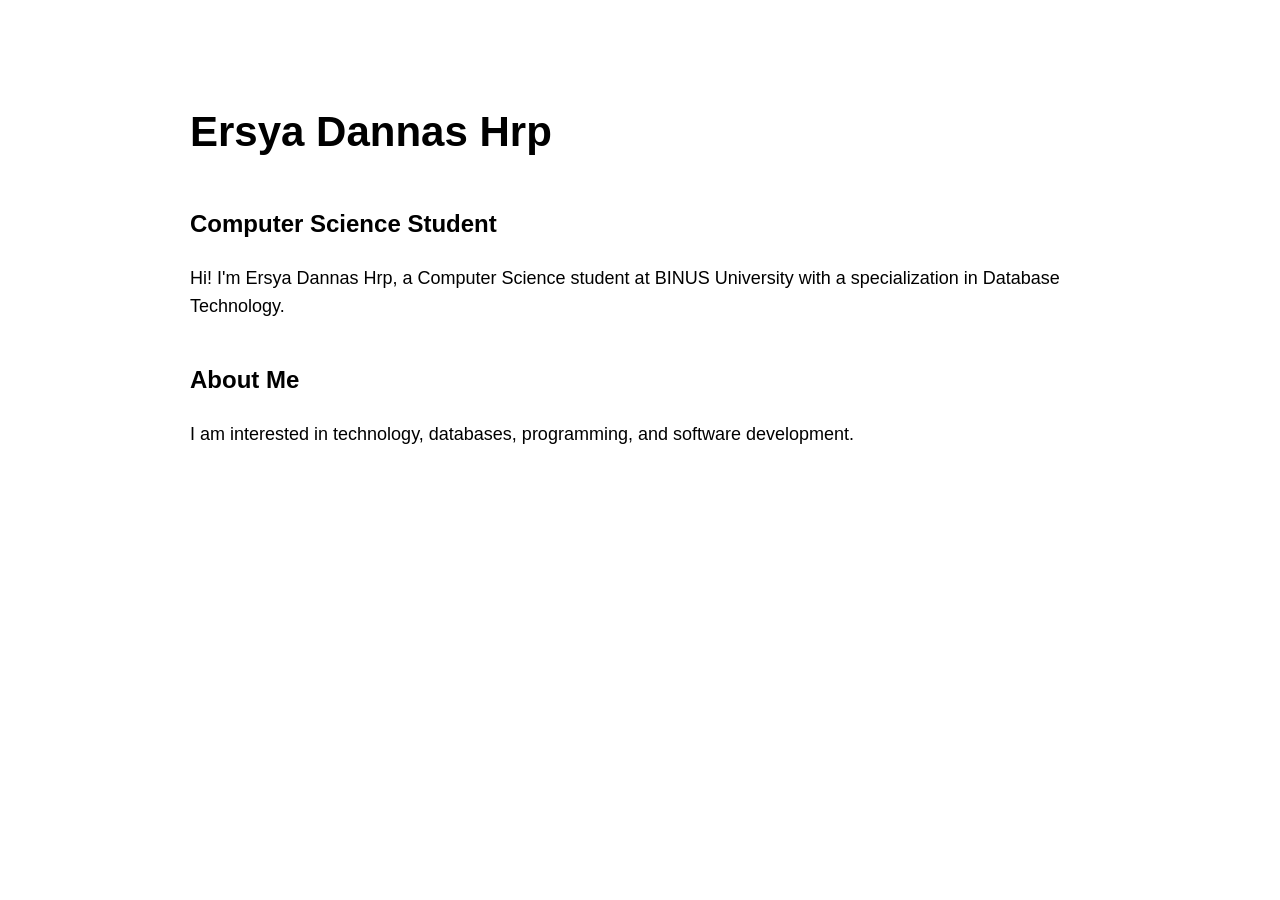
==== index.html @ a50ceb5d "Update index.html" ====
<!DOCTYPE html>
<html>
<head>
    <title>Ersya Dannas Hrp - Portfolio</title>
    <link rel="stylesheet" href="style.css">
</head>

<body>

    <h1>Ersya Dannas Hrp</h1>

    <h2>Computer Science Student</h2>

    <p>
        Hi! I'm Ersya Dannas Hrp, a Computer Science student
        at BINUS University with a specialization in Database Technology.
    </p>

    <h2>About Me</h2>

    <p>
        I am interested in technology, databases, programming,
        and software development.
    </p>

</body>
</html>
---- style.css ----
body {
    font-family: Arial, sans-serif;
    max-width: 900px;
    margin: 50px auto;
    padding: 20px;
    line-height: 1.6;
}

h1 {
    font-size: 42px;
}

h2 {
    margin-top: 40px;
}

p {
    font-size: 18px;
}
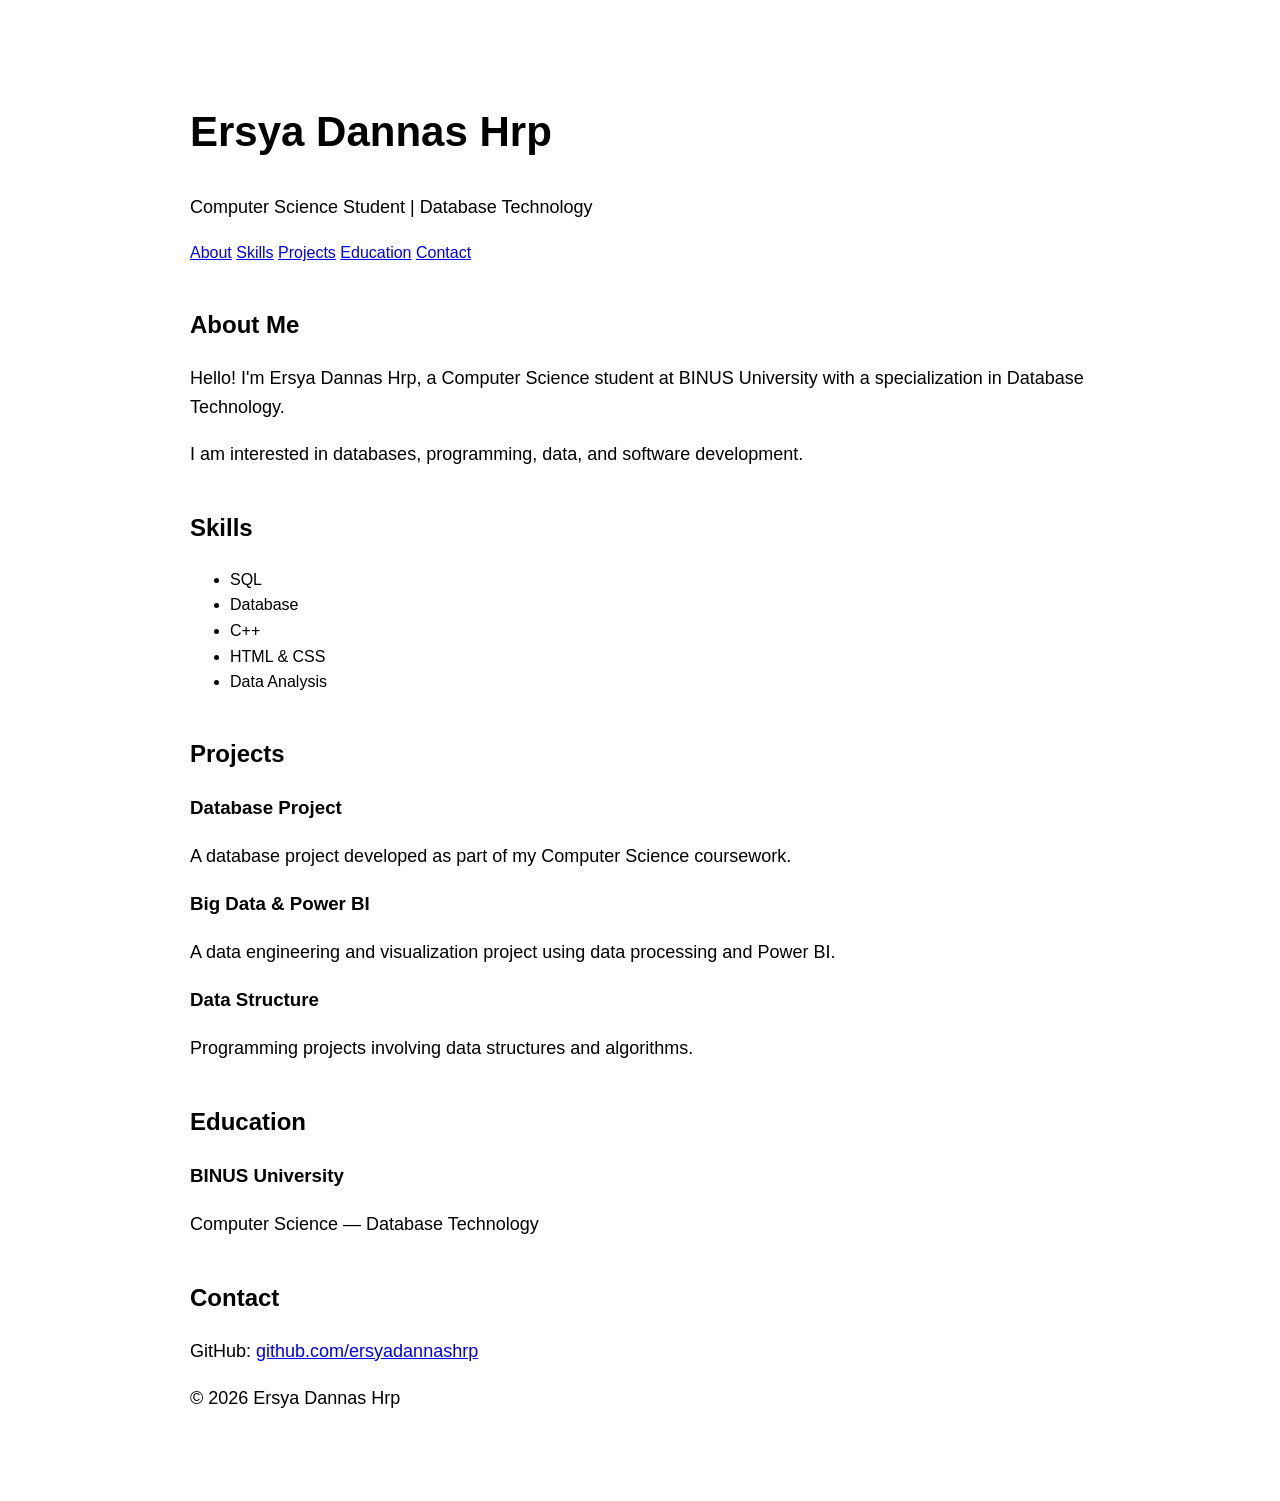
==== commit a6c5c39c: "Update index.html" ====
--- a/index.html
+++ b/index.html
@@ -1,27 +1,123 @@
 <!DOCTYPE html>
-<html>
+<html lang="en">
+
 <head>
-    <title>Ersya Dannas Hrp - Portfolio</title>
+    <meta charset="UTF-8">
+    <meta name="viewport" content="width=device-width, initial-scale=1.0">
+
+    <title>Ersya Dannas Hrp | Portfolio</title>
+
     <link rel="stylesheet" href="style.css">
 </head>
 
 <body>
 
-    <h1>Ersya Dannas Hrp</h1>
+    <header>
+        <h1>Ersya Dannas Hrp</h1>
 
-    <h2>Computer Science Student</h2>
+        <p>
+            Computer Science Student | Database Technology
+        </p>
+    </header>
 
-    <p>
-        Hi! I'm Ersya Dannas Hrp, a Computer Science student
-        at BINUS University with a specialization in Database Technology.
-    </p>
+    <nav>
+        <a href="#about">About</a>
+        <a href="#skills">Skills</a>
+        <a href="#projects">Projects</a>
+        <a href="#education">Education</a>
+        <a href="#contact">Contact</a>
+    </nav>
 
-    <h2>About Me</h2>
+    <main>
 
-    <p>
-        I am interested in technology, databases, programming,
-        and software development.
-    </p>
+        <section id="about">
+            <h2>About Me</h2>
+
+            <p>
+                Hello! I'm Ersya Dannas Hrp, a Computer Science student
+                at BINUS University with a specialization in Database Technology.
+            </p>
+
+            <p>
+                I am interested in databases, programming, data,
+                and software development.
+            </p>
+        </section>
+
+
+        <section id="skills">
+            <h2>Skills</h2>
+
+            <ul>
+                <li>SQL</li>
+                <li>Database</li>
+                <li>C++</li>
+                <li>HTML & CSS</li>
+                <li>Data Analysis</li>
+            </ul>
+        </section>
+
+
+        <section id="projects">
+            <h2>Projects</h2>
+
+            <article>
+                <h3>Database Project</h3>
+
+                <p>
+                    A database project developed as part of my
+                    Computer Science coursework.
+                </p>
+            </article>
+
+            <article>
+                <h3>Big Data & Power BI</h3>
+
+                <p>
+                    A data engineering and visualization project
+                    using data processing and Power BI.
+                </p>
+            </article>
+
+            <article>
+                <h3>Data Structure</h3>
+
+                <p>
+                    Programming projects involving data structures
+                    and algorithms.
+                </p>
+            </article>
+        </section>
+
+
+        <section id="education">
+            <h2>Education</h2>
+
+            <h3>BINUS University</h3>
+
+            <p>
+                Computer Science — Database Technology
+            </p>
+        </section>
+
+
+        <section id="contact">
+            <h2>Contact</h2>
+
+            <p>
+                GitHub:
+                <a href="https://github.com/ersyadannashrp">
+                    github.com/ersyadannashrp
+                </a>
+            </p>
+        </section>
+
+    </main>
+
+    <footer>
+        <p>© 2026 Ersya Dannas Hrp</p>
+    </footer>
 
 </body>
+
 </html>
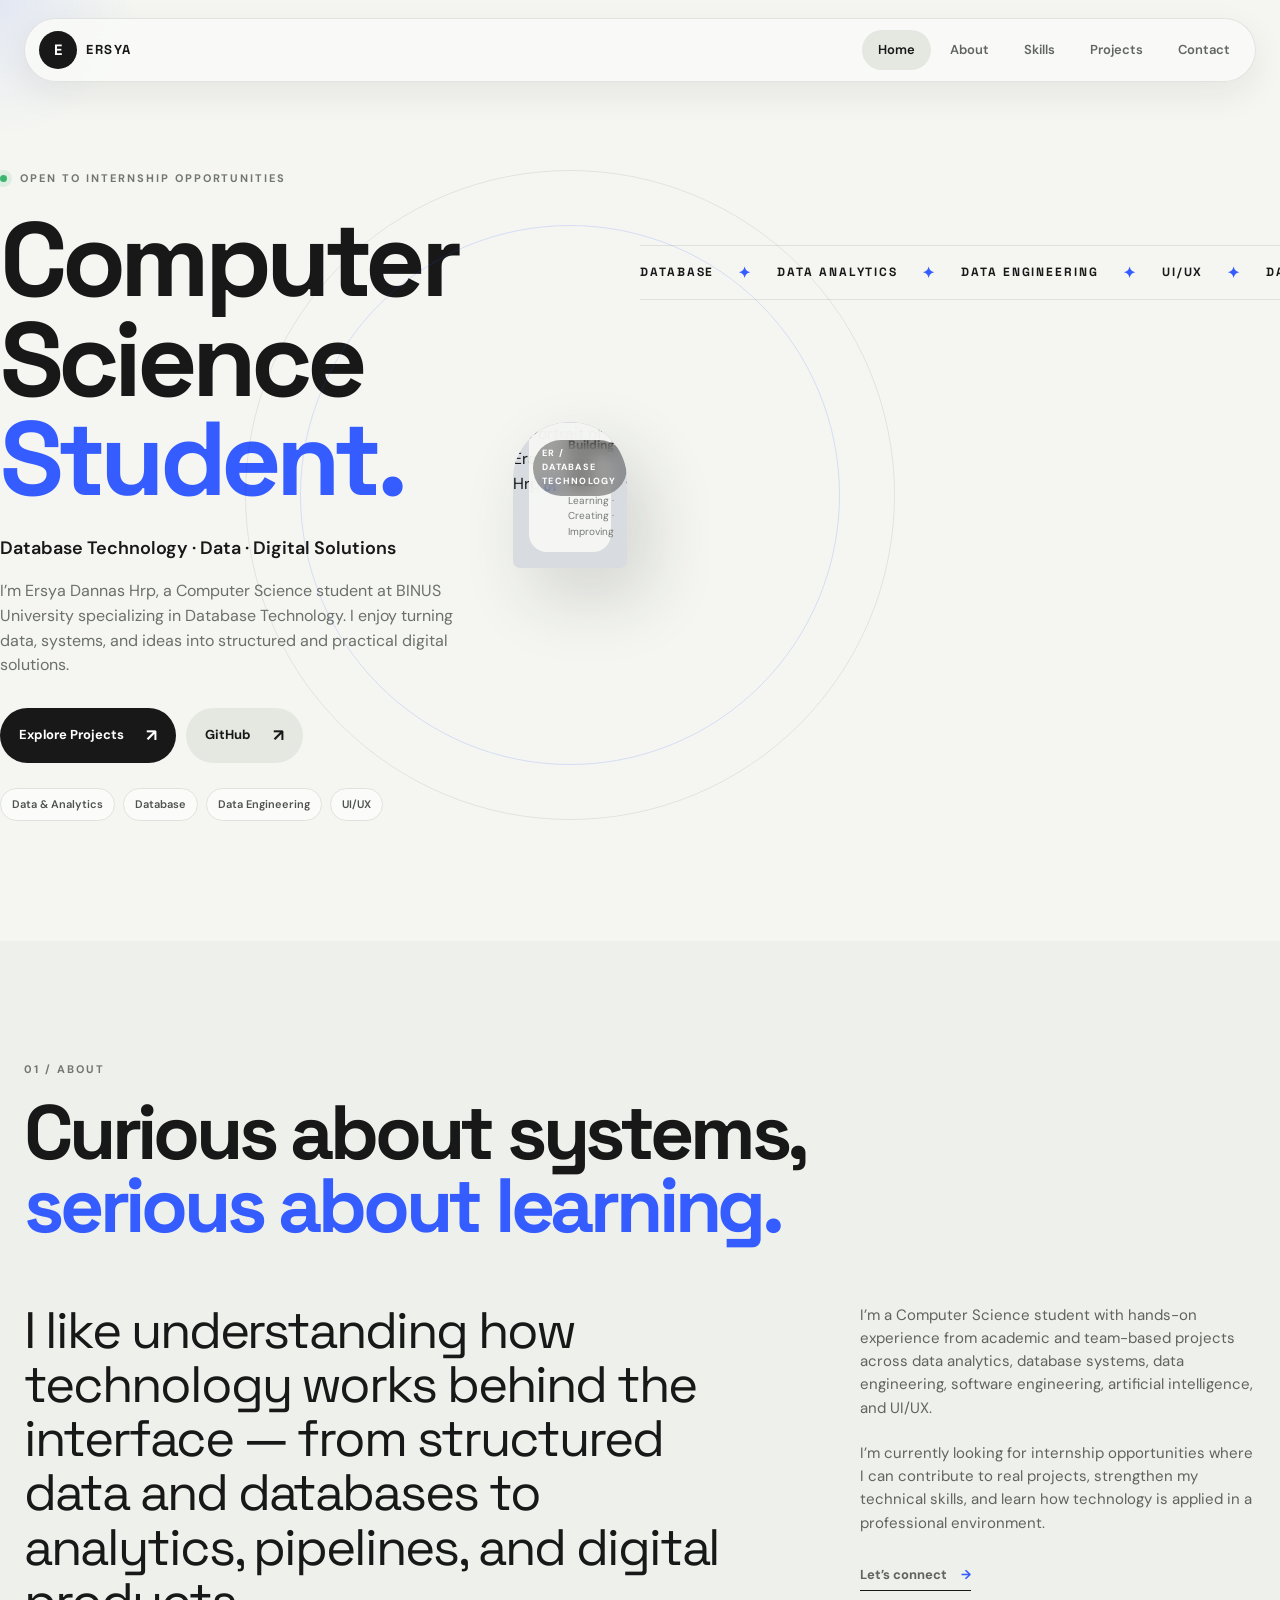
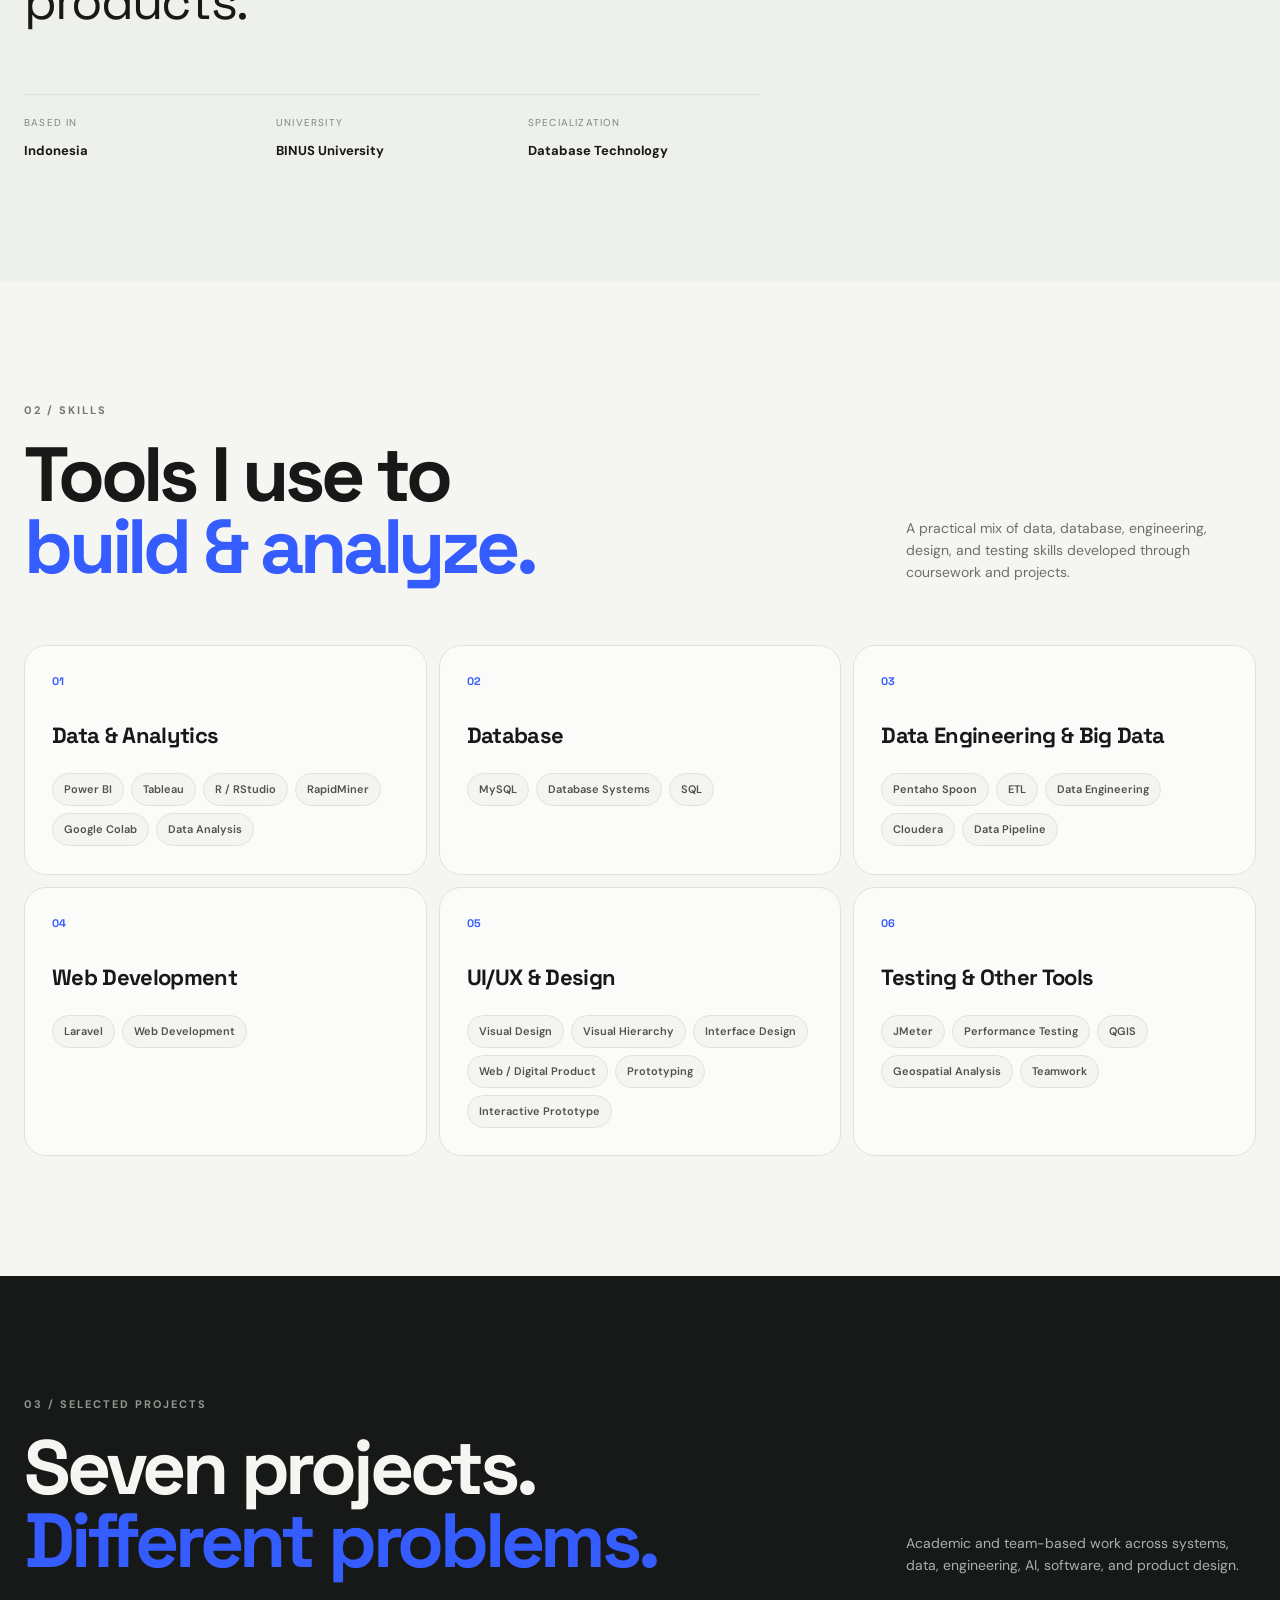
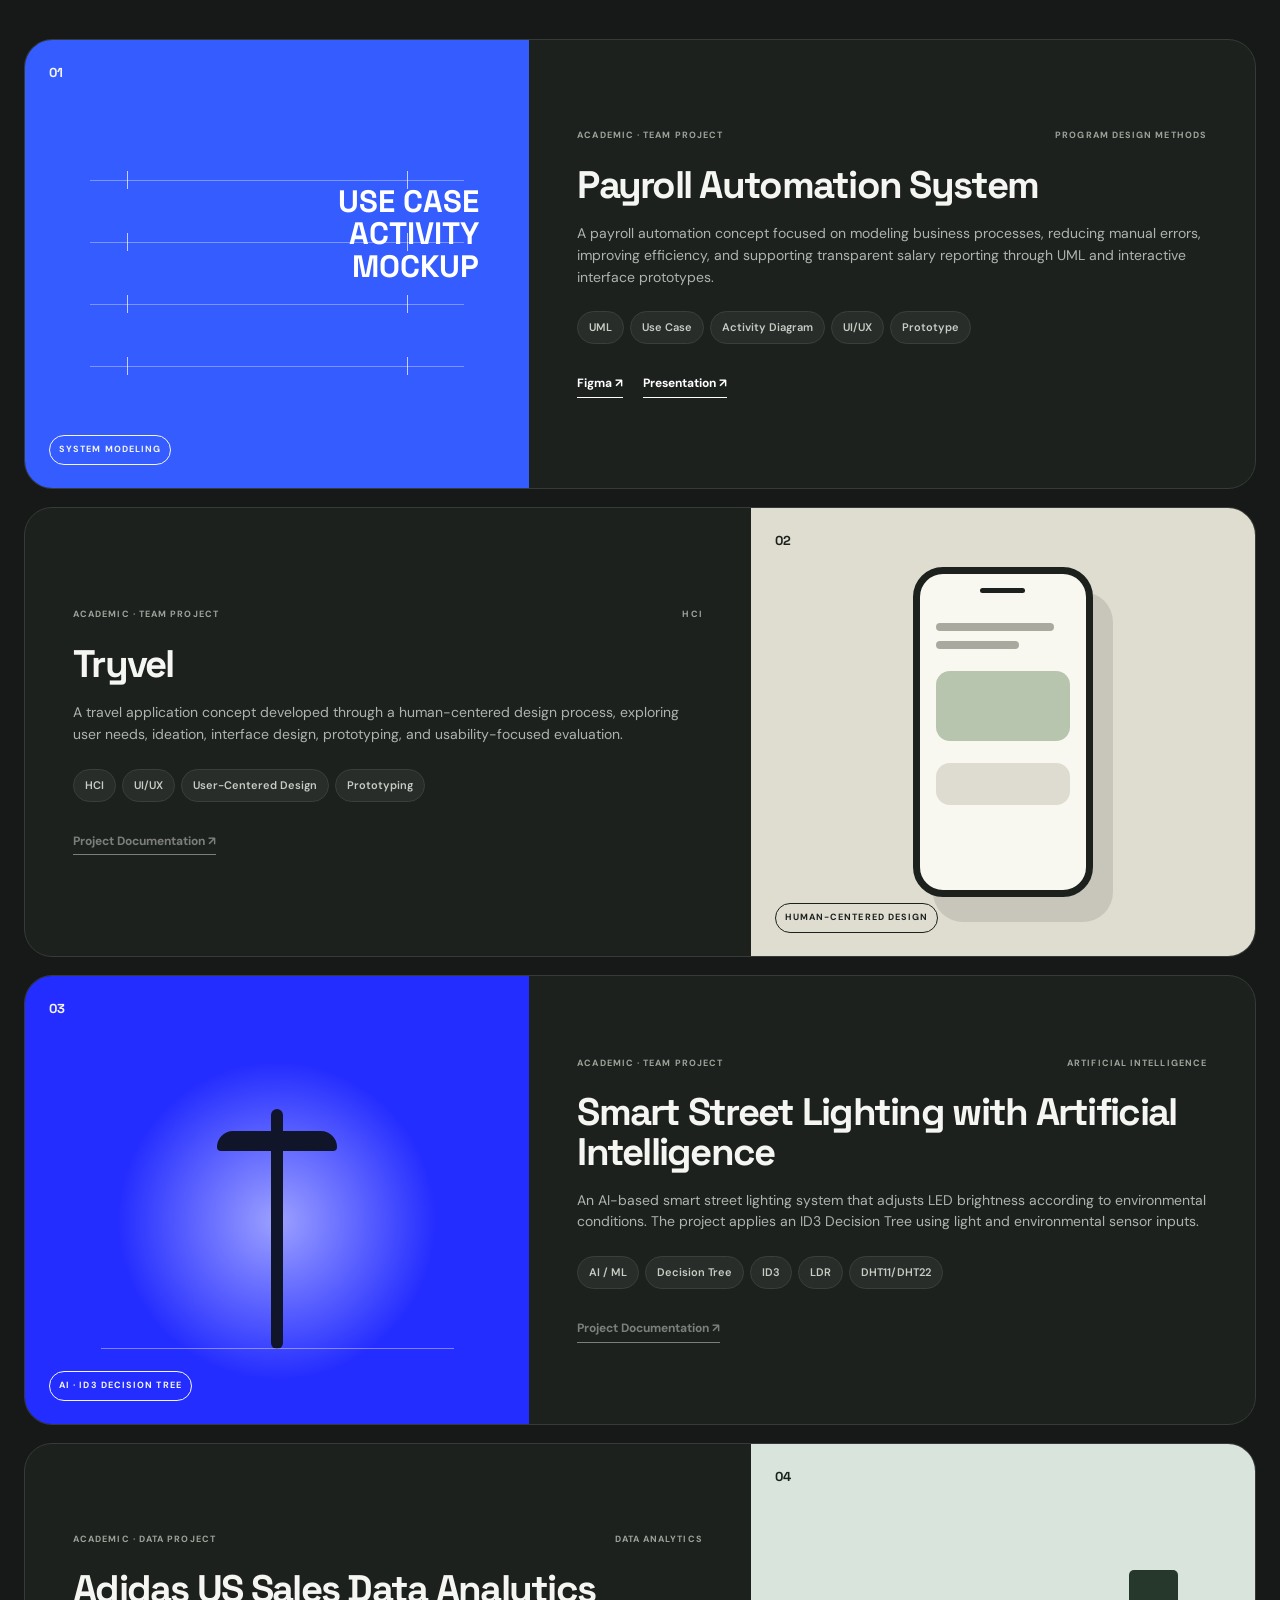
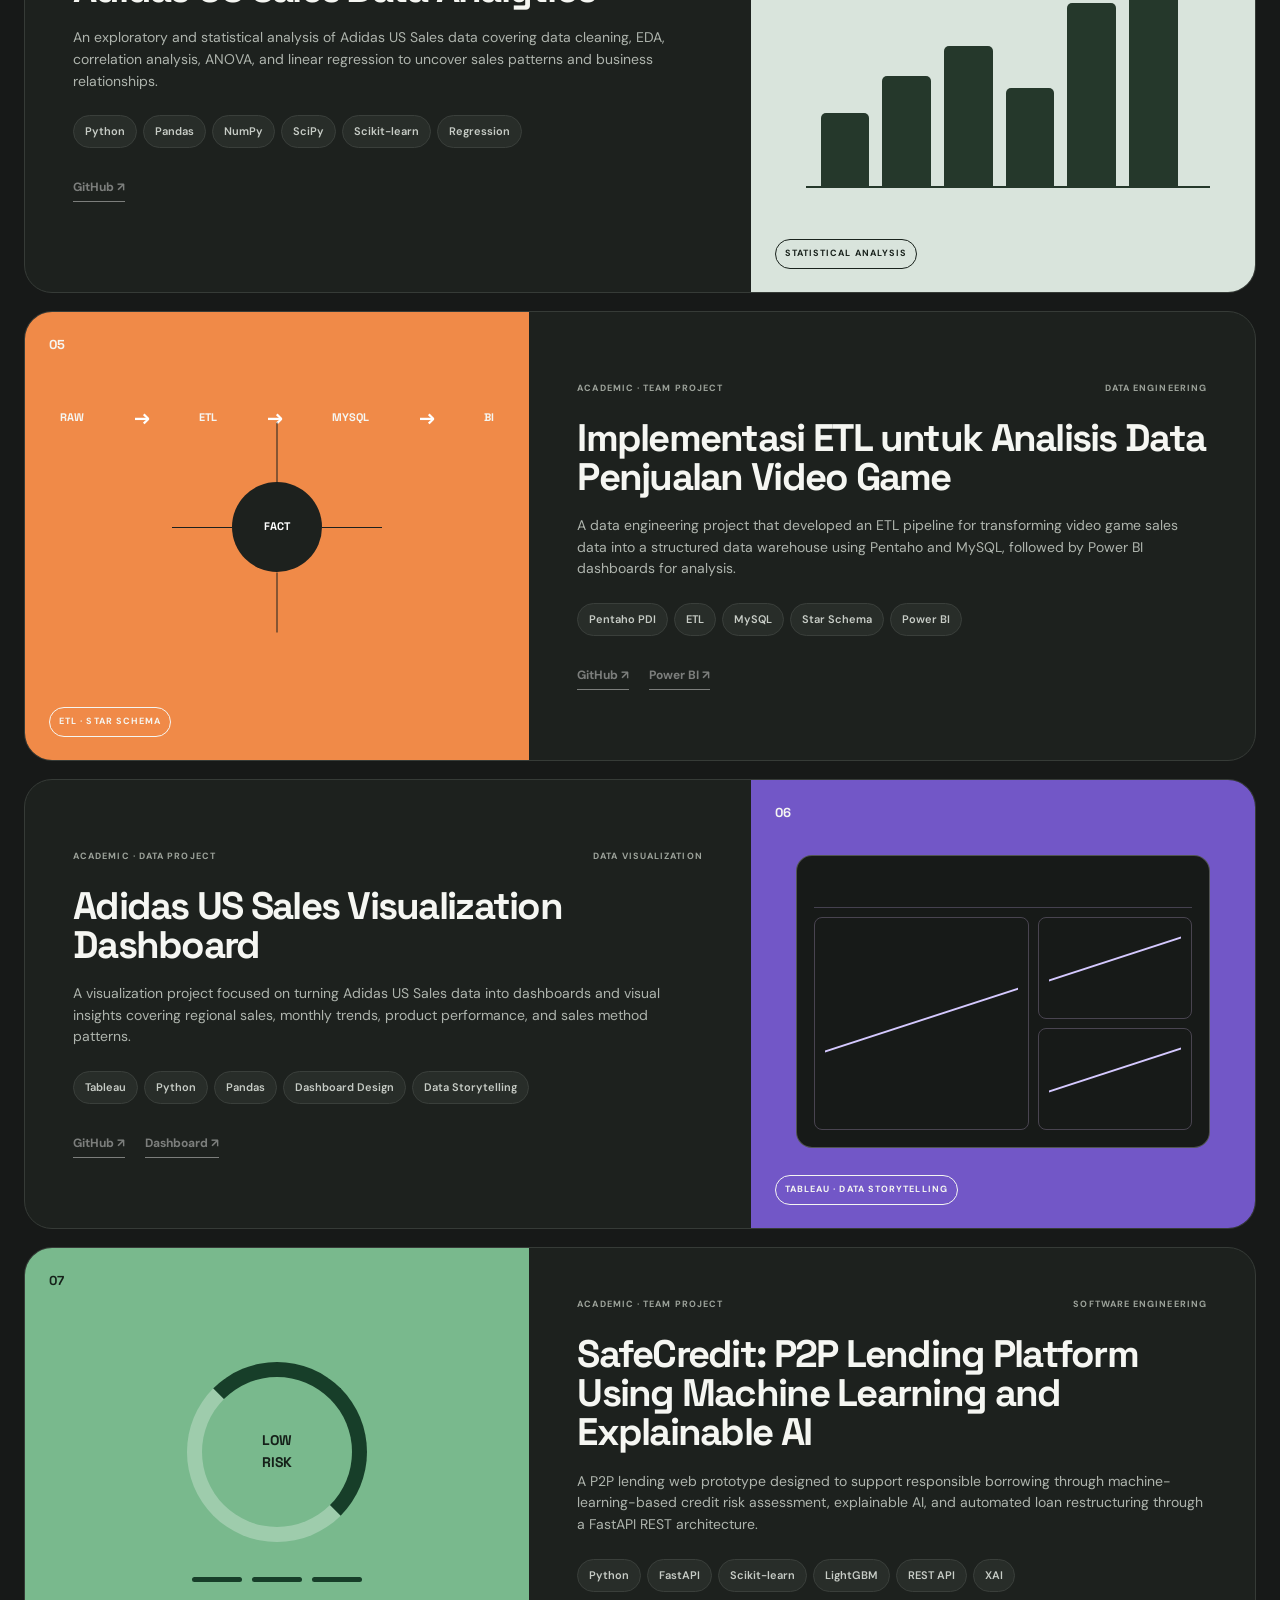
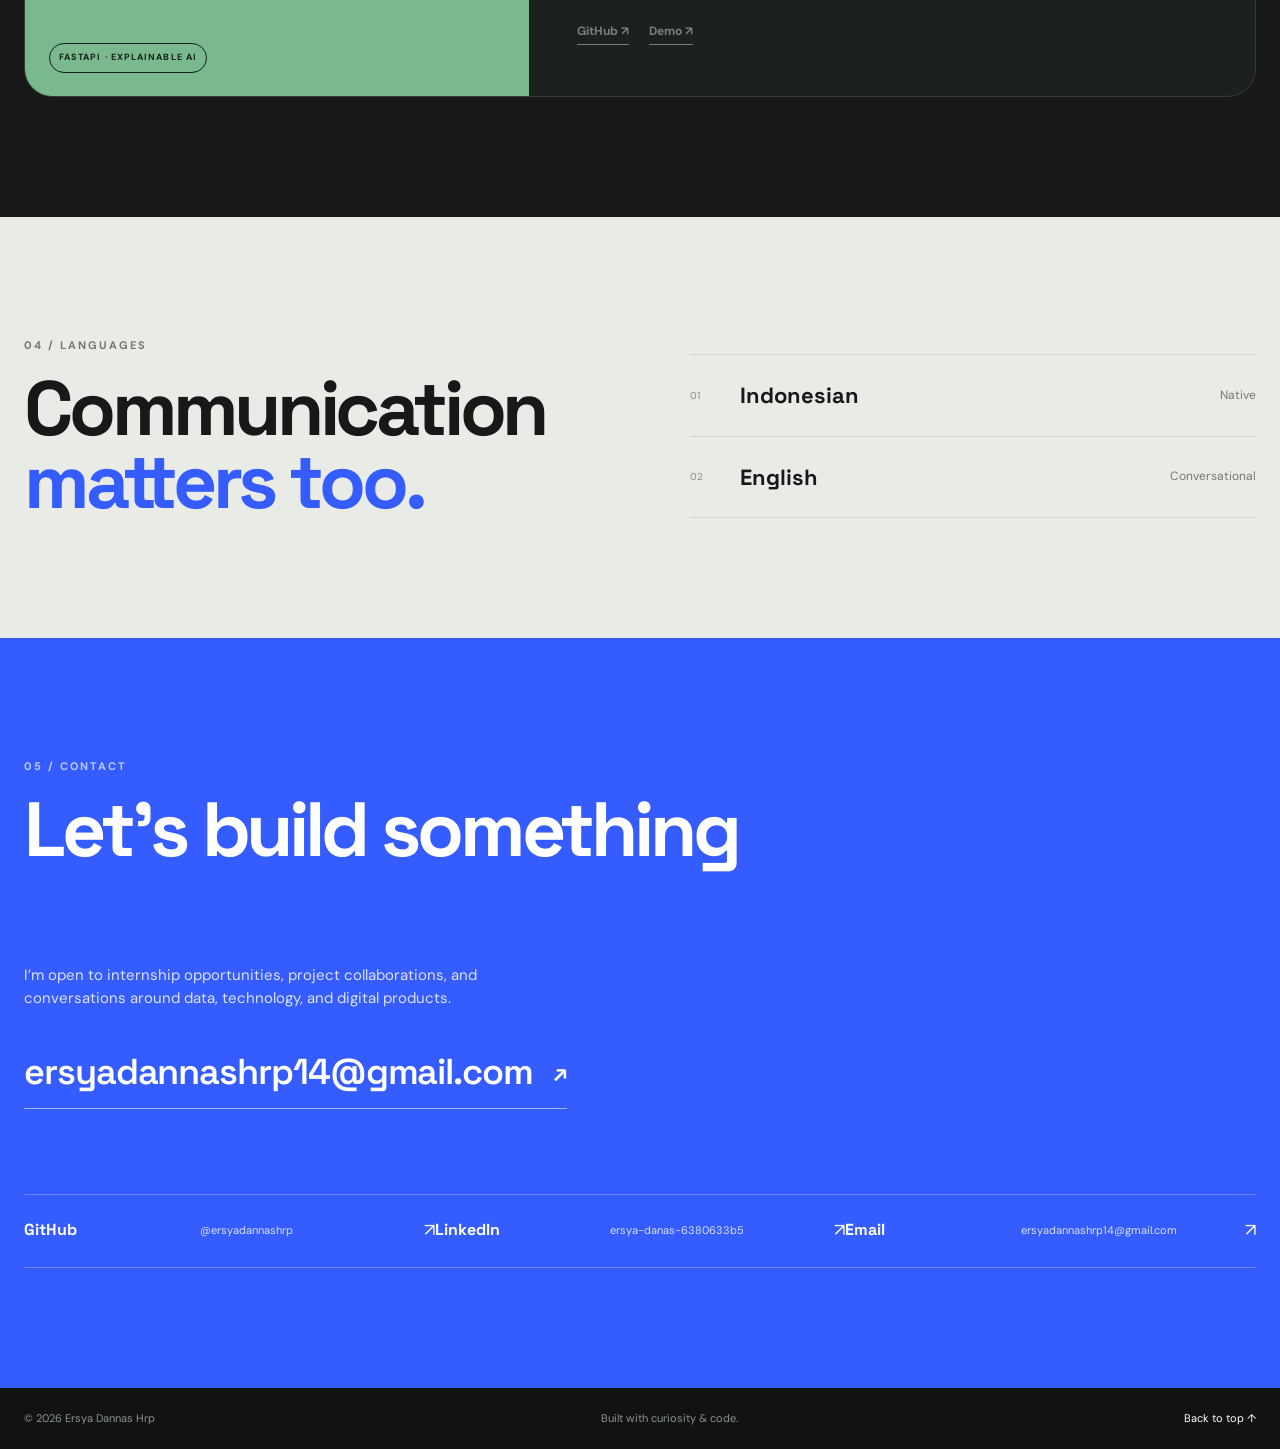
==== commit c0172d21: "Update index.html" ====
--- a/index.html
+++ b/index.html
@@ -1,123 +1,449 @@
+
 <!DOCTYPE html>
 <html lang="en">
-
 <head>
-    <meta charset="UTF-8">
-    <meta name="viewport" content="width=device-width, initial-scale=1.0">
-
-    <title>Ersya Dannas Hrp | Portfolio</title>
-
-    <link rel="stylesheet" href="style.css">
+  <meta charset="UTF-8">
+  <meta name="viewport" content="width=device-width, initial-scale=1.0">
+  <meta name="description" content="Ersya Dannas Hrp — Computer Science student at BINUS University specializing in Database Technology.">
+  <meta name="theme-color" content="#f5f6f2">
+  <title>Ersya Dannas Hrp — Computer Science Portfolio</title>
+  <link rel="preconnect" href="https://fonts.googleapis.com">
+  <link rel="preconnect" href="https://fonts.gstatic.com" crossorigin>
+  <link href="https://fonts.googleapis.com/css2?family=DM+Sans:wght@400;500;600;700&family=Space+Grotesk:wght@500;600;700&display=swap" rel="stylesheet">
+  <link rel="stylesheet" href="style.css">
 </head>
-
 <body>
-
-    <header>
-        <h1>Ersya Dannas Hrp</h1>
-
-        <p>
-            Computer Science Student | Database Technology
+  <div class="cursor-glow" aria-hidden="true"></div>
+
+  <header class="site-header">
+    <nav class="nav shell" aria-label="Main navigation">
+      <a class="brand" href="#home" aria-label="Ersya Dannas Hrp home">
+        <span class="brand-mark">E</span>
+        <span>ERSYA</span>
+      </a>
+
+      <button class="menu-toggle" type="button" aria-label="Open navigation" aria-expanded="false">
+        <span></span><span></span>
+      </button>
+
+      <div class="nav-links" id="navLinks">
+        <a class="nav-link active" href="#home">Home</a>
+        <a class="nav-link" href="#about">About</a>
+        <a class="nav-link" href="#skills">Skills</a>
+        <a class="nav-link" href="#projects">Projects</a>
+        <a class="nav-link" href="#contact">Contact</a>
+      </div>
+    </nav>
+  </header>
+
+  <main>
+    <!-- HERO -->
+    <section class="hero section" id="home">
+      <div class="shell hero-grid">
+        <div class="hero-copy reveal">
+          <p class="eyebrow"><span class="status-dot"></span> OPEN TO INTERNSHIP OPPORTUNITIES</p>
+          <h1>Computer Science<br><span class="accent">Student.</span></h1>
+          <p class="hero-role">Database Technology · Data · Digital Solutions</p>
+          <p class="hero-text">
+            I’m Ersya Dannas Hrp, a Computer Science student at BINUS University specializing
+            in Database Technology. I enjoy turning data, systems, and ideas into structured
+            and practical digital solutions.
+          </p>
+          <div class="hero-actions">
+            <a class="btn btn-primary" href="#projects">Explore Projects <span>↗</span></a>
+            <a class="btn btn-secondary" href="https://github.com/ersyadannashrp" target="_blank" rel="noopener">GitHub <span>↗</span></a>
+          </div>
+          <div class="hero-tags" aria-label="Focus areas">
+            <span>Data & Analytics</span>
+            <span>Database</span>
+            <span>Data Engineering</span>
+            <span>UI/UX</span>
+          </div>
+        </div>
+
+        <div class="hero-visual reveal reveal-delay">
+          <div class="portrait-frame">
+            <div class="portrait-label label-top">ER / DATABASE TECHNOLOGY</div>
+            <img src="assets/profile.jpg" alt="Portrait of Ersya Dannas Hrp">
+            <div class="portrait-card">
+              <span class="mini-number">01</span>
+              <div>
+                <strong>Building with data.</strong>
+                <span>Learning · Creating · Improving</span>
+              </div>
+              <span class="arrow">↗</span>
+            </div>
+          </div>
+          <div class="hero-orbit orbit-one"></div>
+          <div class="hero-orbit orbit-two"></div>
+        </div>
+      </div>
+
+      <div class="shell marquee-wrap" aria-hidden="true">
+        <div class="marquee">
+          <span>DATABASE</span><i>✦</i><span>DATA ANALYTICS</span><i>✦</i>
+          <span>DATA ENGINEERING</span><i>✦</i><span>UI/UX</span><i>✦</i>
+          <span>DATABASE</span><i>✦</i><span>DATA ANALYTICS</span><i>✦</i>
+        </div>
+      </div>
+    </section>
+
+    <!-- ABOUT -->
+    <section class="section section-light" id="about">
+      <div class="shell">
+        <div class="section-heading reveal">
+          <p class="section-kicker">01 / ABOUT</p>
+          <h2>Curious about systems,<br><span>serious about learning.</span></h2>
+        </div>
+
+        <div class="about-grid">
+          <div class="about-statement reveal">
+            <p class="big-copy">
+              I like understanding how technology works behind the interface — from
+              structured data and databases to analytics, pipelines, and digital products.
+            </p>
+            <div class="about-facts">
+              <div><span>Based in</span><strong>Indonesia</strong></div>
+              <div><span>University</span><strong>BINUS University</strong></div>
+              <div><span>Specialization</span><strong>Database Technology</strong></div>
+            </div>
+          </div>
+
+          <div class="about-text reveal reveal-delay">
+            <p>
+              I’m a Computer Science student with hands-on experience from academic and
+              team-based projects across data analytics, database systems, data engineering,
+              software engineering, artificial intelligence, and UI/UX.
+            </p>
+            <p>
+              I’m currently looking for internship opportunities where I can contribute to
+              real projects, strengthen my technical skills, and learn how technology is
+              applied in a professional environment.
+            </p>
+            <a class="text-link" href="#contact">Let’s connect <span>→</span></a>
+          </div>
+        </div>
+      </div>
+    </section>
+
+    <!-- SKILLS -->
+    <section class="section" id="skills">
+      <div class="shell">
+        <div class="section-heading split-heading reveal">
+          <div>
+            <p class="section-kicker">02 / SKILLS</p>
+            <h2>Tools I use to<br><span>build & analyze.</span></h2>
+          </div>
+          <p class="heading-note">A practical mix of data, database, engineering, design, and testing skills developed through coursework and projects.</p>
+        </div>
+
+        <div class="skills-grid">
+          <article class="skill-group reveal">
+            <div class="skill-index">01</div>
+            <h3>Data & Analytics</h3>
+            <div class="skill-list">
+              <span>Power BI</span><span>Tableau</span><span>R / RStudio</span>
+              <span>RapidMiner</span><span>Google Colab</span>
+              <span>Data Analysis</span>
+            </div>
+          </article>
+
+          <article class="skill-group reveal reveal-delay">
+            <div class="skill-index">02</div>
+            <h3>Database</h3>
+            <div class="skill-list">
+              <span>MySQL</span><span>Database Systems</span>
+              <span>SQL</span>
+            </div>
+          </article>
+
+          <article class="skill-group reveal">
+            <div class="skill-index">03</div>
+            <h3>Data Engineering & Big Data</h3>
+            <div class="skill-list">
+              <span>Pentaho Spoon</span><span>ETL</span><span>Data Engineering</span>
+              <span>Cloudera</span><span>Data Pipeline</span>
+            </div>
+          </article>
+
+          <article class="skill-group reveal reveal-delay">
+            <div class="skill-index">04</div>
+            <h3>Web Development</h3>
+            <div class="skill-list">
+              <span>Laravel</span><span>Web Development</span>
+            </div>
+          </article>
+
+          <article class="skill-group reveal">
+            <div class="skill-index">05</div>
+            <h3>UI/UX & Design</h3>
+            <div class="skill-list">
+              <span>Visual Design</span><span>Visual Hierarchy</span>
+              <span>Interface Design</span><span>Web / Digital Product</span>
+              <span>Prototyping</span><span>Interactive Prototype</span>
+            </div>
+          </article>
+
+          <article class="skill-group reveal reveal-delay">
+            <div class="skill-index">06</div>
+            <h3>Testing & Other Tools</h3>
+            <div class="skill-list">
+              <span>JMeter</span><span>Performance Testing</span>
+              <span>QGIS</span><span>Geospatial Analysis</span>
+              <span>Teamwork</span>
+            </div>
+          </article>
+        </div>
+      </div>
+    </section>
+
+    <!-- PROJECTS -->
+    <section class="section section-dark" id="projects">
+      <div class="shell">
+        <div class="section-heading split-heading reveal">
+          <div>
+            <p class="section-kicker light">03 / SELECTED PROJECTS</p>
+            <h2>Seven projects.<br><span>Different problems.</span></h2>
+          </div>
+          <p class="heading-note light-note">
+            Academic and team-based work across systems, data, engineering, AI, software, and product design.
+          </p>
+        </div>
+
+        <div class="projects">
+
+          <article class="project-card reveal">
+            <div class="project-visual visual-blue">
+              <span class="project-no">01</span>
+              <div class="visual-lines">
+                <span></span><span></span><span></span><span></span>
+              </div>
+              <div class="visual-code">USE CASE<br>ACTIVITY<br>MOCKUP</div>
+              <span class="visual-badge">SYSTEM MODELING</span>
+            </div>
+            <div class="project-info">
+              <div class="project-meta"><span>ACADEMIC · TEAM PROJECT</span><span>PROGRAM DESIGN METHODS</span></div>
+              <h3>Payroll Automation System</h3>
+              <p>
+                A payroll automation concept focused on modeling business processes,
+                reducing manual errors, improving efficiency, and supporting transparent
+                salary reporting through UML and interactive interface prototypes.
+              </p>
+              <div class="project-tools"><span>UML</span><span>Use Case</span><span>Activity Diagram</span><span>UI/UX</span><span>Prototype</span></div>
+              <div class="project-links">
+                <a href="https://www.figma.com/design/J2HxV9yHEQOPcYSBYGkph3/Untitled?node-id=0-1&t=pFHLY2V2XvY20KYQ-1" target="_blank" rel="noopener">Figma ↗</a>
+                <a href="https://www.canva.com/design/DAGYPuCThio/UsXBTmEr-S8agLFGe_lfIg/edit" target="_blank" rel="noopener">Presentation ↗</a>
+              </div>
+            </div>
+          </article>
+
+          <article class="project-card reverse reveal">
+            <div class="project-visual visual-cream">
+              <span class="project-no">02</span>
+              <div class="phone-ui">
+                <div class="phone-top"></div>
+                <div class="phone-line wide"></div>
+                <div class="phone-line"></div>
+                <div class="phone-card"></div>
+                <div class="phone-card small"></div>
+              </div>
+              <span class="visual-badge">HUMAN-CENTERED DESIGN</span>
+            </div>
+            <div class="project-info">
+              <div class="project-meta"><span>ACADEMIC · TEAM PROJECT</span><span>HCI</span></div>
+              <h3>Tryvel</h3>
+              <p>
+                A travel application concept developed through a human-centered design
+                process, exploring user needs, ideation, interface design, prototyping,
+                and usability-focused evaluation.
+              </p>
+              <div class="project-tools"><span>HCI</span><span>UI/UX</span><span>User-Centered Design</span><span>Prototyping</span></div>
+              <div class="project-links">
+                <a class="disabled-link" href="#projects" aria-label="Tryvel project documentation will be linked here">Project Documentation ↗</a>
+              </div>
+            </div>
+          </article>
+
+          <article class="project-card reveal">
+            <div class="project-visual visual-electric">
+              <span class="project-no">03</span>
+              <div class="lamp-scene">
+                <div class="lamp-glow"></div>
+                <div class="lamp-post"></div>
+                <div class="lamp-head"></div>
+                <div class="ground"></div>
+              </div>
+              <span class="visual-badge">AI · ID3 DECISION TREE</span>
+            </div>
+            <div class="project-info">
+              <div class="project-meta"><span>ACADEMIC · TEAM PROJECT</span><span>ARTIFICIAL INTELLIGENCE</span></div>
+              <h3>Smart Street Lighting with Artificial Intelligence</h3>
+              <p>
+                An AI-based smart street lighting system that adjusts LED brightness
+                according to environmental conditions. The project applies an ID3 Decision
+                Tree using light and environmental sensor inputs.
+              </p>
+              <div class="project-tools"><span>AI / ML</span><span>Decision Tree</span><span>ID3</span><span>LDR</span><span>DHT11/DHT22</span></div>
+              <div class="project-links">
+                <a class="disabled-link" href="#projects">Project Documentation ↗</a>
+              </div>
+            </div>
+          </article>
+
+          <article class="project-card reverse reveal">
+            <div class="project-visual visual-data">
+              <span class="project-no">04</span>
+              <div class="chart-bars"><i></i><i></i><i></i><i></i><i></i><i></i></div>
+              <div class="chart-axis"></div>
+              <span class="visual-badge">STATISTICAL ANALYSIS</span>
+            </div>
+            <div class="project-info">
+              <div class="project-meta"><span>ACADEMIC · DATA PROJECT</span><span>DATA ANALYTICS</span></div>
+              <h3>Adidas US Sales Data Analytics</h3>
+              <p>
+                An exploratory and statistical analysis of Adidas US Sales data covering
+                data cleaning, EDA, correlation analysis, ANOVA, and linear regression to
+                uncover sales patterns and business relationships.
+              </p>
+              <div class="project-tools"><span>Python</span><span>Pandas</span><span>NumPy</span><span>SciPy</span><span>Scikit-learn</span><span>Regression</span></div>
+              <div class="project-links">
+                <a class="disabled-link" href="#projects">GitHub ↗</a>
+              </div>
+            </div>
+          </article>
+
+          <article class="project-card reveal">
+            <div class="project-visual visual-orange">
+              <span class="project-no">05</span>
+              <div class="pipeline">
+                <span>RAW</span><b>→</b><span>ETL</span><b>→</b><span>MYSQL</span><b>→</b><span>BI</span>
+              </div>
+              <div class="star-schema">
+                <div class="fact">FACT</div>
+                <i></i><i></i><i></i><i></i>
+              </div>
+              <span class="visual-badge">ETL · STAR SCHEMA</span>
+            </div>
+            <div class="project-info">
+              <div class="project-meta"><span>ACADEMIC · TEAM PROJECT</span><span>DATA ENGINEERING</span></div>
+              <h3>Implementasi ETL untuk Analisis Data Penjualan Video Game</h3>
+              <p>
+                A data engineering project that developed an ETL pipeline for transforming
+                video game sales data into a structured data warehouse using Pentaho and
+                MySQL, followed by Power BI dashboards for analysis.
+              </p>
+              <div class="project-tools"><span>Pentaho PDI</span><span>ETL</span><span>MySQL</span><span>Star Schema</span><span>Power BI</span></div>
+              <div class="project-links">
+                <a class="disabled-link" href="#projects">GitHub ↗</a>
+                <a class="disabled-link" href="#projects">Power BI ↗</a>
+              </div>
+            </div>
+          </article>
+
+          <article class="project-card reverse reveal">
+            <div class="project-visual visual-purple">
+              <span class="project-no">06</span>
+              <div class="dashboard">
+                <div class="dash-header"></div>
+                <div class="dash-chart big"></div>
+                <div class="dash-chart"></div>
+                <div class="dash-chart"></div>
+              </div>
+              <span class="visual-badge">TABLEAU · DATA STORYTELLING</span>
+            </div>
+            <div class="project-info">
+              <div class="project-meta"><span>ACADEMIC · DATA PROJECT</span><span>DATA VISUALIZATION</span></div>
+              <h3>Adidas US Sales Visualization Dashboard</h3>
+              <p>
+                A visualization project focused on turning Adidas US Sales data into
+                dashboards and visual insights covering regional sales, monthly trends,
+                product performance, and sales method patterns.
+              </p>
+              <div class="project-tools"><span>Tableau</span><span>Python</span><span>Pandas</span><span>Dashboard Design</span><span>Data Storytelling</span></div>
+              <div class="project-links">
+                <a class="disabled-link" href="#projects">GitHub ↗</a>
+                <a class="disabled-link" href="#projects">Dashboard ↗</a>
+              </div>
+            </div>
+          </article>
+
+          <article class="project-card reveal">
+            <div class="project-visual visual-green">
+              <span class="project-no">07</span>
+              <div class="safe-credit">
+                <div class="risk-ring"><span>LOW<br>RISK</span></div>
+                <div class="risk-lines"><i></i><i></i><i></i></div>
+              </div>
+              <span class="visual-badge">FASTAPI · EXPLAINABLE AI</span>
+            </div>
+            <div class="project-info">
+              <div class="project-meta"><span>ACADEMIC · TEAM PROJECT</span><span>SOFTWARE ENGINEERING</span></div>
+              <h3>SafeCredit: P2P Lending Platform Using Machine Learning and Explainable AI</h3>
+              <p>
+                A P2P lending web prototype designed to support responsible borrowing
+                through machine-learning-based credit risk assessment, explainable AI,
+                and automated loan restructuring through a FastAPI REST architecture.
+              </p>
+              <div class="project-tools"><span>Python</span><span>FastAPI</span><span>Scikit-learn</span><span>LightGBM</span><span>REST API</span><span>XAI</span></div>
+              <div class="project-links">
+                <a class="disabled-link" href="#projects">GitHub ↗</a>
+                <a class="disabled-link" href="#projects">Demo ↗</a>
+              </div>
+            </div>
+          </article>
+
+        </div>
+      </div>
+    </section>
+
+    <!-- LANGUAGES -->
+    <section class="section languages-section">
+      <div class="shell languages-grid reveal">
+        <div>
+          <p class="section-kicker">04 / LANGUAGES</p>
+          <h2>Communication<br><span>matters too.</span></h2>
+        </div>
+        <div class="language-list">
+          <div class="language-row"><span>01</span><strong>Indonesian</strong><em>Native</em></div>
+          <div class="language-row"><span>02</span><strong>English</strong><em>Conversational</em></div>
+        </div>
+      </div>
+    </section>
+
+    <!-- CONTACT -->
+    <section class="section contact-section" id="contact">
+      <div class="shell contact-wrap reveal">
+        <p class="section-kicker">05 / CONTACT</p>
+        <h2>Let’s build something<br><span>useful together.</span></h2>
+        <p class="contact-copy">
+          I’m open to internship opportunities, project collaborations, and conversations
+          around data, technology, and digital products.
         </p>
-    </header>
-
-    <nav>
-        <a href="#about">About</a>
-        <a href="#skills">Skills</a>
-        <a href="#projects">Projects</a>
-        <a href="#education">Education</a>
-        <a href="#contact">Contact</a>
-    </nav>
-
-    <main>
-
-        <section id="about">
-            <h2>About Me</h2>
-
-            <p>
-                Hello! I'm Ersya Dannas Hrp, a Computer Science student
-                at BINUS University with a specialization in Database Technology.
-            </p>
-
-            <p>
-                I am interested in databases, programming, data,
-                and software development.
-            </p>
-        </section>
-
-
-        <section id="skills">
-            <h2>Skills</h2>
-
-            <ul>
-                <li>SQL</li>
-                <li>Database</li>
-                <li>C++</li>
-                <li>HTML & CSS</li>
-                <li>Data Analysis</li>
-            </ul>
-        </section>
-
-
-        <section id="projects">
-            <h2>Projects</h2>
-
-            <article>
-                <h3>Database Project</h3>
-
-                <p>
-                    A database project developed as part of my
-                    Computer Science coursework.
-                </p>
-            </article>
-
-            <article>
-                <h3>Big Data & Power BI</h3>
-
-                <p>
-                    A data engineering and visualization project
-                    using data processing and Power BI.
-                </p>
-            </article>
-
-            <article>
-                <h3>Data Structure</h3>
-
-                <p>
-                    Programming projects involving data structures
-                    and algorithms.
-                </p>
-            </article>
-        </section>
-
-
-        <section id="education">
-            <h2>Education</h2>
-
-            <h3>BINUS University</h3>
-
-            <p>
-                Computer Science — Database Technology
-            </p>
-        </section>
-
-
-        <section id="contact">
-            <h2>Contact</h2>
-
-            <p>
-                GitHub:
-                <a href="https://github.com/ersyadannashrp">
-                    github.com/ersyadannashrp
-                </a>
-            </p>
-        </section>
-
-    </main>
-
-    <footer>
-        <p>© 2026 Ersya Dannas Hrp</p>
-    </footer>
-
+        <a class="email-link" href="mailto:ersyadannashrp14@gmail.com">ersyadannashrp14@gmail.com <span>↗</span></a>
+
+        <div class="contact-links">
+          <a href="https://github.com/ersyadannashrp" target="_blank" rel="noopener">
+            <span>GitHub</span><small>@ersyadannashrp</small><b>↗</b>
+          </a>
+          <a href="https://www.linkedin.com/in/ersya-danas-6380633b5" target="_blank" rel="noopener">
+            <span>LinkedIn</span><small>ersya-danas-6380633b5</small><b>↗</b>
+          </a>
+          <a href="mailto:ersyadannashrp14@gmail.com">
+            <span>Email</span><small>ersyadannashrp14@gmail.com</small><b>↗</b>
+          </a>
+        </div>
+      </div>
+    </section>
+  </main>
+
+  <footer class="footer">
+    <div class="shell footer-inner">
+      <span>© 2026 Ersya Dannas Hrp</span>
+      <span>Built with curiosity & code.</span>
+      <a href="#home">Back to top ↑</a>
+    </div>
+  </footer>
+
+  <script src="script.js"></script>
 </body>
-
 </html>
--- a/style.css
+++ b/style.css
@@ -1,19 +1,102 @@
-body {
-    font-family: Arial, sans-serif;
-    max-width: 900px;
-    margin: 50px auto;
-    padding: 20px;
-    line-height: 1.6;
+*{box-sizing:border-box;margin:0;padding:0}
+:root{
+  --bg:#f5f6f2;--paper:#ffffff;--ink:#171817;--muted:#6c706b;--line:#dfe2dc;
+  --blue:#355cff;--blue-dark:#2447dc;--dark:#171918;--dark-2:#202421;
+  --cream:#ebe8dd;--max:1240px;--radius:28px;
 }
-
-h1 {
-    font-size: 42px;
+html{scroll-behavior:smooth}
+body{font-family:"DM Sans",sans-serif;background:var(--bg);color:var(--ink);line-height:1.55;overflow-x:hidden}
+a{color:inherit;text-decoration:none}
+button{font:inherit}
+.shell{width:min(calc(100% - 48px),var(--max));margin:auto}
+.section{padding:120px 0;position:relative}
+.section-light{background:#eef0eb}
+.site-header{position:fixed;z-index:100;top:18px;left:0;right:0;pointer-events:none}
+.nav{height:64px;border:1px solid rgba(23,24,23,.1);background:rgba(250,251,248,.84);backdrop-filter:blur(18px);border-radius:999px;padding:7px 9px 7px 14px;display:flex;align-items:center;justify-content:space-between;box-shadow:0 12px 35px rgba(23,24,23,.07);pointer-events:auto}
+.brand{display:flex;align-items:center;gap:9px;font-family:"Space Grotesk";font-weight:700;font-size:13px;letter-spacing:.12em}
+.brand-mark{width:38px;height:38px;border-radius:50%;display:grid;place-items:center;background:var(--ink);color:#fff;font-size:15px;letter-spacing:0}
+.nav-links{display:flex;align-items:center;gap:3px}
+.nav-link{padding:10px 16px;border-radius:999px;font-size:13px;font-weight:600;color:#626660;transition:.25s}
+.nav-link:hover,.nav-link.active{background:#e5e8e1;color:var(--ink)}
+.menu-toggle{display:none;border:0;background:transparent;padding:9px;cursor:pointer}
+.menu-toggle span{display:block;width:22px;height:2px;background:var(--ink);margin:5px;border-radius:5px}
+.hero{min-height:860px;padding-top:170px;display:flex;align-items:center;overflow:hidden}
+.hero-grid{display:grid;grid-template-columns:1.05fr .95fr;gap:50px;align-items:center}
+.eyebrow,.section-kicker{font-size:11px;font-weight:700;letter-spacing:.18em;text-transform:uppercase;color:#737771;margin-bottom:24px}
+.status-dot{display:inline-block;width:7px;height:7px;border-radius:50%;background:#3bb46e;box-shadow:0 0 0 5px rgba(59,180,110,.12);margin-right:8px}
+.hero h1,.section-heading h2,.contact-wrap h2,.languages-grid h2{font-family:"Space Grotesk",sans-serif;letter-spacing:-.055em;line-height:.95;font-weight:700}
+.hero h1{font-size:clamp(66px,8.2vw,122px);max-width:850px}
+.accent,.section-heading h2 span,.contact-wrap h2 span,.languages-grid h2 span{color:var(--blue)}
+.hero-role{font-size:18px;font-weight:600;margin-top:25px}
+.hero-text{max-width:650px;color:var(--muted);font-size:16px;margin-top:16px}
+.hero-actions{display:flex;gap:10px;margin-top:30px;flex-wrap:wrap}
+.btn{display:inline-flex;align-items:center;gap:22px;padding:14px 19px;border-radius:999px;font-size:13px;font-weight:700;transition:.25s}
+.btn span{font-size:17px}
+.btn-primary{background:var(--ink);color:#fff}
+.btn-primary:hover{background:var(--blue);transform:translateY(-2px)}
+.btn-secondary{background:#e5e8e1}
+.btn-secondary:hover{background:#dce0d9;transform:translateY(-2px)}
+.hero-tags{display:flex;flex-wrap:wrap;gap:8px;margin-top:25px}
+.hero-tags span,.skill-list span,.project-tools span{border:1px solid var(--line);background:rgba(255,255,255,.55);padding:7px 11px;border-radius:999px;font-size:11px;font-weight:600;color:#4f534e}
+.hero-visual{min-height:550px;position:relative;display:grid;place-items:center}
+.portrait-frame{width:min(440px,90%);aspect-ratio:.78;border-radius:220px 220px 28px 28px;overflow:hidden;position:relative;background:#d8dbe0;box-shadow:20px 28px 70px rgba(30,35,30,.16);z-index:2}
+.portrait-frame img{width:100%;height:100%;object-fit:cover;object-position:center top;filter:saturate(.92)}
+.label-top{position:absolute;top:18px;left:20px;z-index:3;color:#fff;font-size:9px;letter-spacing:.14em;font-weight:700;background:rgba(0,0,0,.35);padding:7px 9px;border-radius:999px;backdrop-filter:blur(8px)}
+.portrait-card{position:absolute;bottom:16px;left:16px;right:16px;background:rgba(248,249,246,.91);backdrop-filter:blur(14px);padding:13px 15px;border-radius:18px;display:flex;align-items:center;gap:12px}
+.portrait-card strong{display:block;font-size:12px}.portrait-card div span{display:block;font-size:10px;color:#777b75;margin-top:1px}.mini-number{font-family:"Space Grotesk";font-weight:700;font-size:11px;color:var(--blue)}.arrow{margin-left:auto;font-size:18px}
+.hero-orbit{position:absolute;border:1px solid rgba(53,92,255,.16);border-radius:50%;z-index:1}.orbit-one{width:540px;height:540px}.orbit-two{width:650px;height:650px;border-color:rgba(23,24,23,.08)}
+.marquee-wrap{margin-top:75px;overflow:hidden;border-top:1px solid var(--line);border-bottom:1px solid var(--line);padding:15px 0}
+.marquee{display:flex;align-items:center;gap:24px;white-space:nowrap;animation:marquee 24s linear infinite;font-family:"Space Grotesk";font-size:12px;font-weight:700;letter-spacing:.16em}
+.marquee i{font-style:normal;color:var(--blue);font-size:15px}
+@keyframes marquee{to{transform:translateX(-35%)}}
+.section-heading{margin-bottom:62px}.section-kicker{margin-bottom:18px}.section-heading h2,.contact-wrap h2,.languages-grid h2{font-size:clamp(50px,6vw,82px)}
+.split-heading{display:flex;justify-content:space-between;gap:50px;align-items:end}.heading-note{max-width:350px;color:var(--muted);font-size:14px}.light{color:#90978e}.light-note{color:#aab0a8}
+.about-grid{display:grid;grid-template-columns:1.3fr .7fr;gap:100px;align-items:start}
+.big-copy{font-family:"Space Grotesk";font-size:clamp(30px,4vw,52px);line-height:1.06;letter-spacing:-.04em;max-width:760px}
+.about-facts{display:grid;grid-template-columns:repeat(3,1fr);gap:20px;margin-top:65px;border-top:1px solid var(--line);padding-top:20px}
+.about-facts span{display:block;color:#81857f;font-size:10px;text-transform:uppercase;letter-spacing:.12em;margin-bottom:7px}.about-facts strong{font-size:13px}
+.about-text{color:#5f645e;font-size:15px;max-width:420px}.about-text p+p{margin-top:22px}.text-link{display:inline-flex;gap:14px;margin-top:30px;font-weight:700;font-size:13px;border-bottom:1px solid var(--ink);padding-bottom:5px}.text-link span{color:var(--blue)}
+.skills-grid{display:grid;grid-template-columns:repeat(3,1fr);gap:12px}
+.skill-group{border:1px solid var(--line);background:rgba(255,255,255,.55);padding:27px;border-radius:22px;min-height:230px;transition:.25s}
+.skill-group:hover{transform:translateY(-5px);background:#fff;box-shadow:0 18px 40px rgba(23,24,23,.07)}
+.skill-index{font-family:"Space Grotesk";font-size:11px;color:var(--blue);font-weight:700;margin-bottom:28px}
+.skill-group h3{font-family:"Space Grotesk";font-size:22px;letter-spacing:-.03em;margin-bottom:20px}
+.skill-list{display:flex;flex-wrap:wrap;gap:7px}.skill-list span{background:#f4f5f1}
+.section-dark{background:var(--dark);color:#f5f6f2}.section-dark .project-meta{color:#9da39b}.section-dark .project-tools span{border-color:#3a3f3b;background:#282d29;color:#c7ccc6}
+.projects{display:flex;flex-direction:column;gap:18px}
+.project-card{display:grid;grid-template-columns:.82fr 1.18fr;min-height:450px;border:1px solid #363b37;background:#1d211e;border-radius:28px;overflow:hidden;transition:.3s}
+.project-card:hover{border-color:#56605a;transform:translateY(-3px)}
+.project-card.reverse{grid-template-columns:1.18fr .82fr}.project-card.reverse .project-visual{order:2}.project-card.reverse .project-info{order:1}
+.project-visual{position:relative;min-height:430px;overflow:hidden;padding:24px}
+.visual-blue{background:#345cff}.visual-cream{background:#dfdcd0;color:#1d211e}.visual-electric{background:#242dff}.visual-data{background:#d9e4dc;color:#19221c}.visual-orange{background:#f08a48}.visual-purple{background:#7257c7}.visual-green{background:#79b98d;color:#152019}
+.project-no{position:absolute;top:23px;left:24px;font-family:"Space Grotesk";font-size:13px;font-weight:700;z-index:3}
+.visual-badge{position:absolute;bottom:23px;left:24px;font-size:9px;font-weight:700;letter-spacing:.12em;border:1px solid currentColor;padding:7px 9px;border-radius:999px;z-index:3}
+.visual-lines{position:absolute;inset:110px 65px 90px;display:flex;flex-direction:column;justify-content:space-around}.visual-lines span{height:1px;background:rgba(255,255,255,.35);position:relative}.visual-lines span:after{content:"";position:absolute;left:10%;right:15%;top:-9px;height:18px;border-left:1px solid rgba(255,255,255,.7);border-right:1px solid rgba(255,255,255,.7)}
+.visual-code{position:absolute;right:50px;top:145px;font-family:"Space Grotesk";font-weight:700;font-size:31px;line-height:1.05;text-align:right;color:#fff}
+.phone-ui{width:180px;height:330px;border:7px solid #1d211e;border-radius:30px;background:#f8f7f0;position:absolute;left:50%;top:50%;transform:translate(-50%,-50%);padding:38px 16px 16px;box-shadow:20px 25px 0 rgba(0,0,0,.1)}
+.phone-top{height:5px;width:45px;background:#1d211e;border-radius:99px;margin:-24px auto 30px}.phone-line{height:8px;width:62%;background:#aaa99f;border-radius:99px;margin:10px 0}.phone-line.wide{width:88%}.phone-card{height:70px;border-radius:14px;background:#b8c5ae;margin-top:22px}.phone-card.small{height:42px;background:#dedbd0}
+.lamp-scene{position:absolute;inset:0}.lamp-post{position:absolute;width:12px;height:240px;background:#11152a;left:50%;bottom:75px;transform:translateX(-50%);border-radius:8px}.lamp-head{position:absolute;width:120px;height:20px;background:#11152a;left:50%;top:155px;transform:translateX(-50%);border-radius:20px 20px 5px 5px}.lamp-glow{position:absolute;width:330px;height:330px;border-radius:50%;background:radial-gradient(circle,rgba(255,255,255,.55),rgba(255,255,255,0) 68%);left:50%;top:80px;transform:translateX(-50%)}.ground{position:absolute;left:15%;right:15%;height:1px;background:rgba(255,255,255,.4);bottom:75px}
+.chart-bars{position:absolute;left:70px;right:60px;bottom:105px;height:230px;display:flex;align-items:end;gap:13px}.chart-bars i{display:block;width:13%;border-radius:5px 5px 0 0;background:#25382b}.chart-bars i:nth-child(1){height:32%}.chart-bars i:nth-child(2){height:48%}.chart-bars i:nth-child(3){height:61%}.chart-bars i:nth-child(4){height:43%}.chart-bars i:nth-child(5){height:80%}.chart-bars i:nth-child(6){height:94%}.chart-axis{position:absolute;left:55px;right:45px;bottom:104px;border-bottom:2px solid #25382b}
+.pipeline{position:absolute;top:90px;left:35px;right:35px;display:flex;align-items:center;justify-content:space-between;font-family:"Space Grotesk";font-size:11px;font-weight:700}.pipeline b{color:#fff;font-size:20px}.star-schema{position:absolute;left:50%;top:215px;transform:translate(-50%,-50%);width:90px;height:90px;border-radius:50%;background:#1d211e;color:#fff;display:grid;place-items:center;font-family:"Space Grotesk";font-weight:700;font-size:11px}.star-schema i{position:absolute;width:60px;height:1px;background:#1d211e;transform-origin:left}.star-schema i:nth-child(2){transform:rotate(0deg);left:90px;top:45px}.star-schema i:nth-child(3){transform:rotate(90deg);left:45px;top:90px}.star-schema i:nth-child(4){transform:rotate(180deg);left:0;top:45px}.star-schema i:nth-child(5){transform:rotate(270deg);left:45px;top:0}
+.dashboard{position:absolute;inset:75px 45px 80px;background:#171a18;border:1px solid rgba(255,255,255,.25);border-radius:16px;padding:17px;display:grid;grid-template-columns:1.4fr 1fr;grid-template-rows:35px 1fr 1fr;gap:9px}.dash-header{grid-column:1/-1;border-bottom:1px solid #45414f}.dash-chart{border:1px solid #494450;border-radius:8px;position:relative;overflow:hidden}.dash-chart:after{content:"";position:absolute;left:10px;right:10px;bottom:13px;height:45%;border-top:2px solid #d5c9ff;transform:skewY(-18deg)}.dash-chart.big{grid-row:2/-1}.safe-credit{position:absolute;inset:0;display:flex;flex-direction:column;align-items:center;justify-content:center;gap:35px}.risk-ring{width:180px;height:180px;border-radius:50%;border:15px solid rgba(255,255,255,.28);border-top-color:#173e29;border-right-color:#173e29;display:grid;place-items:center;text-align:center;font-family:"Space Grotesk";font-size:14px;font-weight:700}.risk-lines{display:flex;gap:10px}.risk-lines i{width:50px;height:5px;border-radius:5px;background:#173e29}
+.project-info{padding:50px 48px;display:flex;flex-direction:column;justify-content:center}.project-meta{display:flex;justify-content:space-between;gap:15px;color:#838a82;font-size:9px;font-weight:700;letter-spacing:.12em;text-transform:uppercase;margin-bottom:22px}.project-info h3{font-family:"Space Grotesk";font-size:clamp(29px,3vw,45px);line-height:1.02;letter-spacing:-.045em;max-width:680px}.project-info p{color:#aeb4ad;font-size:14px;max-width:650px;margin-top:19px}.project-tools{display:flex;flex-wrap:wrap;gap:6px;margin-top:23px}.project-links{display:flex;gap:20px;margin-top:30px}.project-links a{font-size:12px;font-weight:700;color:#fff;border-bottom:1px solid #fff;padding-bottom:4px}.project-links a:hover{color:#7e99ff;border-color:#7e99ff}.project-links .disabled-link{opacity:.42;cursor:default}
+.languages-section{background:#e9ebe6}.languages-grid{display:grid;grid-template-columns:1fr 1fr;gap:100px;align-items:end}.language-list{border-top:1px solid #cfd3cc}.language-row{display:grid;grid-template-columns:50px 1fr auto;align-items:center;padding:23px 0;border-bottom:1px solid #cfd3cc}.language-row span{font-size:10px;color:#858a83}.language-row strong{font-family:"Space Grotesk";font-size:22px}.language-row em{font-style:normal;color:#737871;font-size:12px}
+.contact-section{background:var(--blue);color:#fff}.contact-section .section-kicker{color:#bfcaff}.contact-wrap h2{max-width:950px}.contact-copy{max-width:550px;color:#dbe1ff;margin-top:25px;font-size:15px}.email-link{display:inline-flex;align-items:center;gap:20px;font-family:"Space Grotesk";font-size:clamp(20px,3vw,36px);font-weight:600;letter-spacing:-.03em;border-bottom:1px solid rgba(255,255,255,.55);padding-bottom:7px;margin-top:35px}.email-link span{font-size:24px}.contact-links{display:grid;grid-template-columns:repeat(3,1fr);margin-top:85px;border-top:1px solid rgba(255,255,255,.25)}.contact-links a{padding:22px 0;border-bottom:1px solid rgba(255,255,255,.25);display:grid;grid-template-columns:1fr 1.3fr auto;align-items:center;gap:15px}.contact-links a:hover{background:rgba(255,255,255,.06);padding-left:12px;padding-right:12px}.contact-links span{font-family:"Space Grotesk";font-weight:700}.contact-links small{color:#dbe1ff;font-size:11px}.contact-links b{font-size:18px;font-weight:400}
+.footer{background:#111311;color:#8d948d;font-size:11px;padding:22px 0}.footer-inner{display:flex;justify-content:space-between;gap:20px}.footer a{color:#fff}
+.reveal{opacity:0;transform:translateY(25px);transition:opacity .7s ease,transform .7s ease}.reveal.visible{opacity:1;transform:none}.reveal-delay{transition-delay:.12s}
+.cursor-glow{position:fixed;width:280px;height:280px;border-radius:50%;background:radial-gradient(circle,rgba(53,92,255,.09),rgba(53,92,255,0) 68%);pointer-events:none;transform:translate(-50%,-50%);z-index:0}
+@media(max-width:900px){
+  .hero{padding-top:145px;min-height:auto}.hero-grid{grid-template-columns:1fr}.hero-visual{min-height:510px;margin-top:10px}.portrait-frame{width:min(390px,78vw)}
+  .about-grid,.languages-grid{grid-template-columns:1fr;gap:45px}.skills-grid{grid-template-columns:repeat(2,1fr)}
+  .project-card,.project-card.reverse{grid-template-columns:1fr}.project-card.reverse .project-visual,.project-card.reverse .project-info{order:initial}.project-visual{min-height:350px}.project-info{padding:40px 34px}.contact-links{grid-template-columns:1fr}
 }
-
-h2 {
-    margin-top: 40px;
+@media(max-width:680px){
+  .shell{width:min(calc(100% - 30px),var(--max))}.section{padding:82px 0}
+  .site-header{top:10px}.nav{height:58px}.brand-mark{width:34px;height:34px}.nav-links{display:none;position:absolute;top:67px;left:0;right:0;padding:9px;background:rgba(250,251,248,.95);border:1px solid var(--line);border-radius:20px;box-shadow:0 15px 40px rgba(0,0,0,.08);flex-direction:column;align-items:stretch}.nav-links.open{display:flex}.nav-link{text-align:center;padding:13px}
+  .menu-toggle{display:block}.hero{padding-top:120px}.hero h1{font-size:61px}.hero-role{font-size:15px}.hero-text{font-size:14px}.hero-visual{min-height:430px}.portrait-frame{width:77%;aspect-ratio:.75}.orbit-one{width:90vw;height:90vw}.orbit-two{width:105vw;height:105vw}
+  .split-heading{display:block}.heading-note{margin-top:25px}.section-heading{margin-bottom:42px}
+  .about-facts{grid-template-columns:1fr;gap:18px;margin-top:45px}.skills-grid{grid-template-columns:1fr}.skill-group{min-height:0}
+  .project-visual{min-height:310px}.project-info{padding:32px 24px}.project-info h3{font-size:32px}.project-meta{display:block}.project-meta span{display:block}.project-meta span+span{margin-top:7px}
+  .pipeline{font-size:9px;left:18px;right:18px}.dashboard{inset:65px 25px 65px}.contact-links{margin-top:55px}.contact-links a{grid-template-columns:1fr auto}.contact-links small{grid-column:1}.contact-links b{grid-column:2;grid-row:1/3}.email-link{font-size:20px}.footer-inner{flex-direction:column}
 }
-
-p {
-    font-size: 18px;
-}
+@media(prefers-reduced-motion:reduce){html{scroll-behavior:auto}.marquee{animation:none}.reveal{opacity:1;transform:none}.cursor-glow{display:none}}
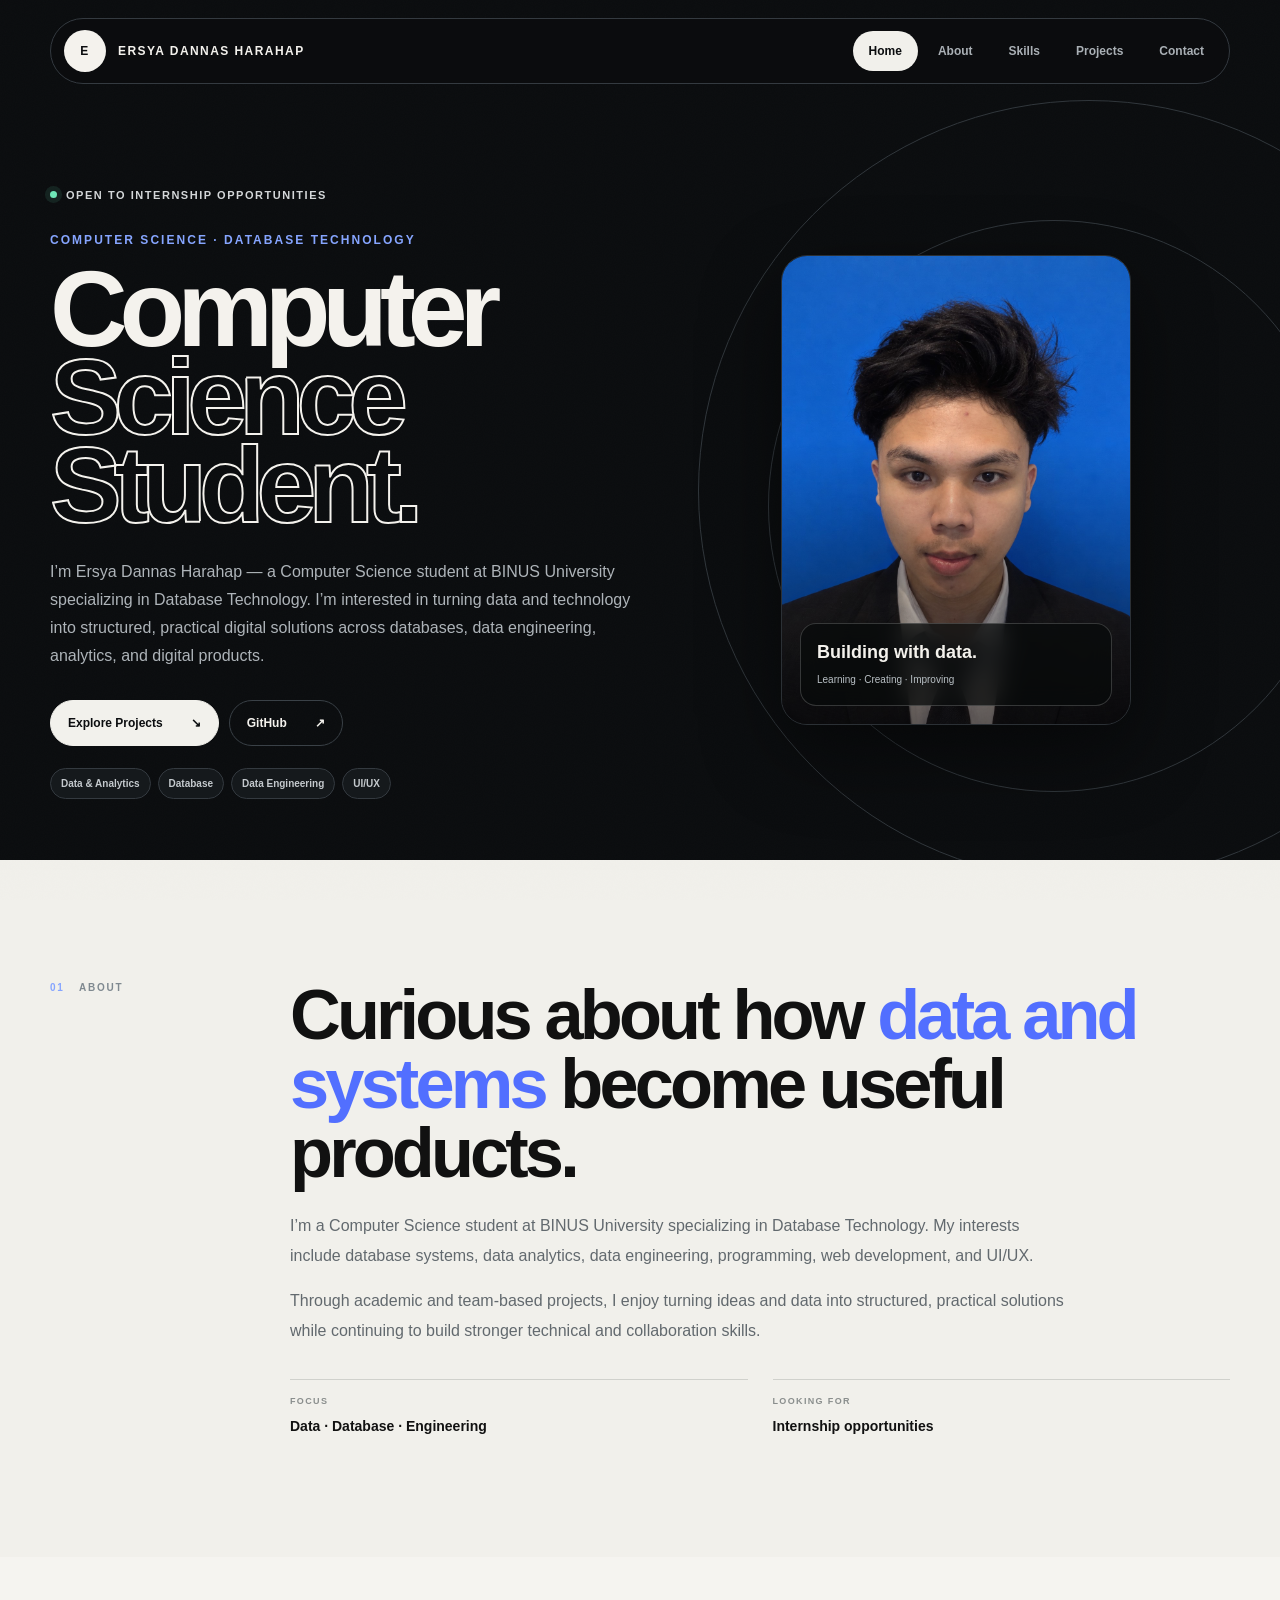
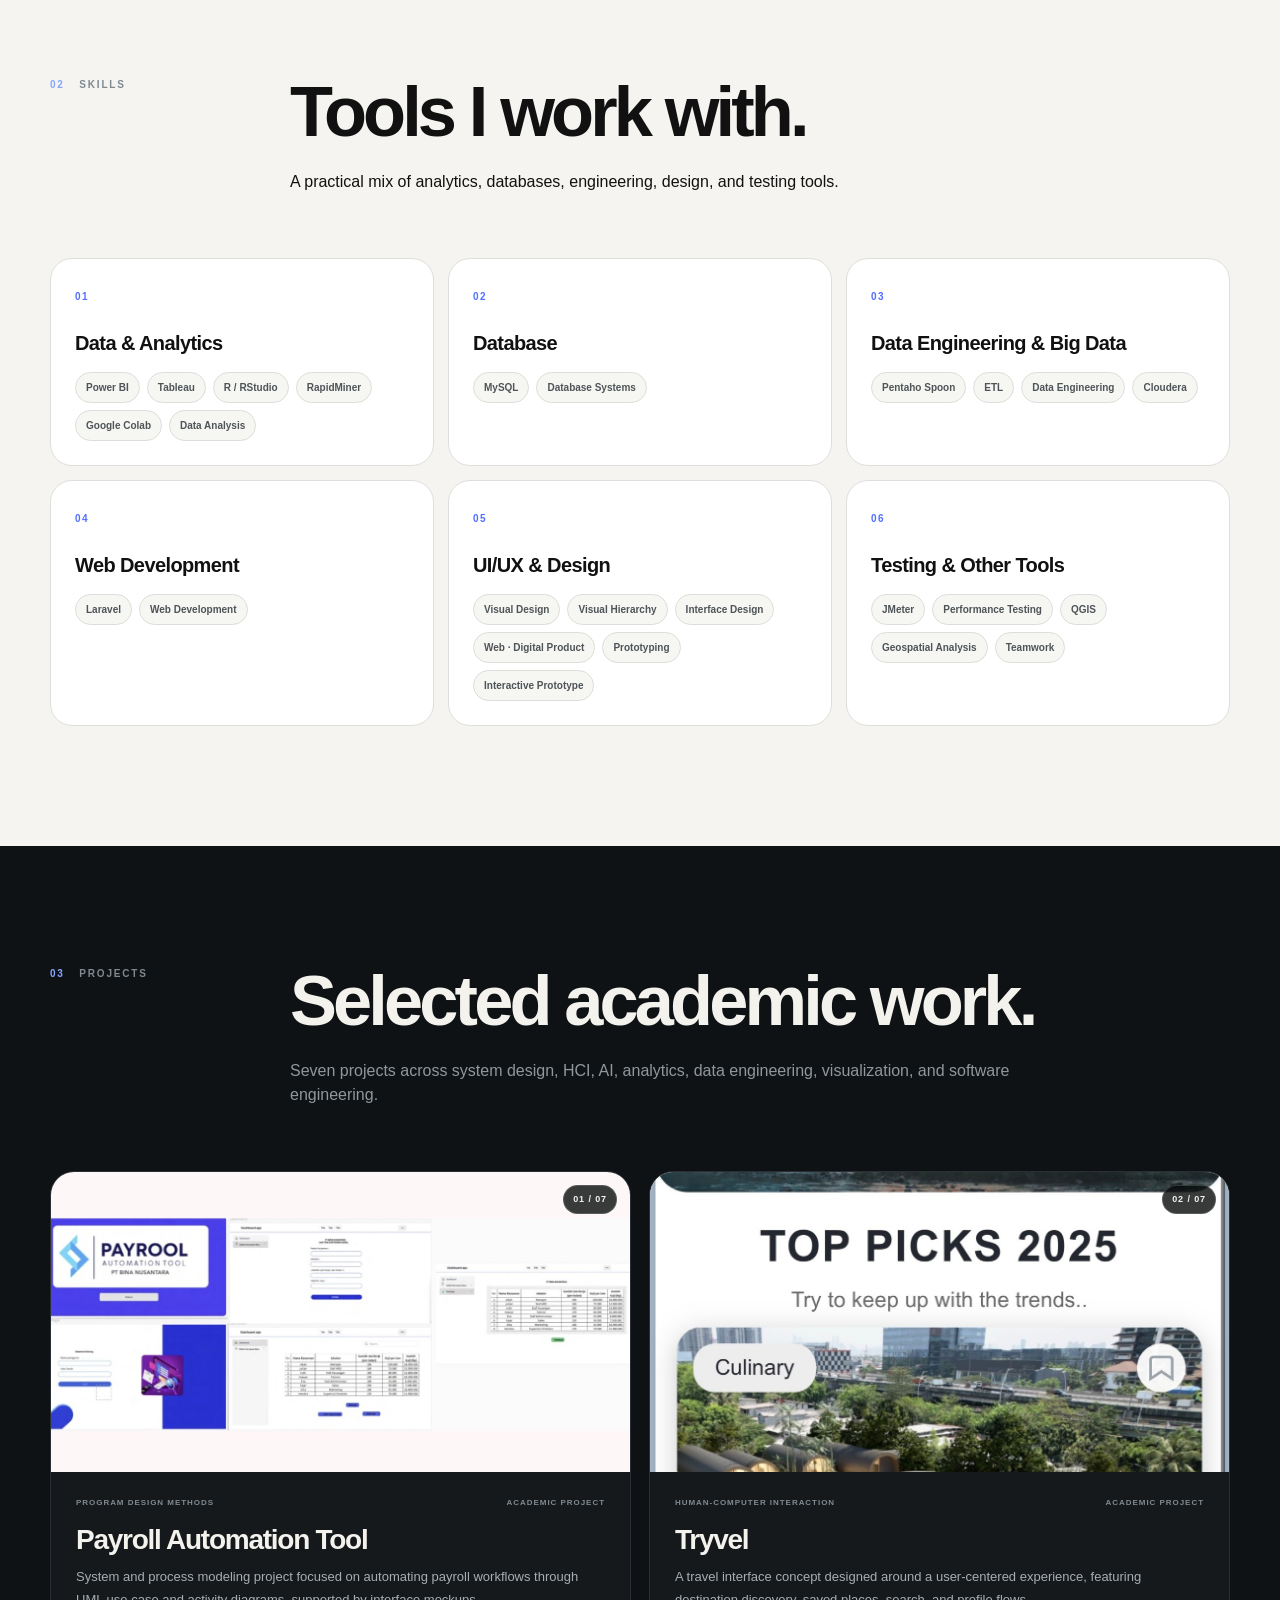
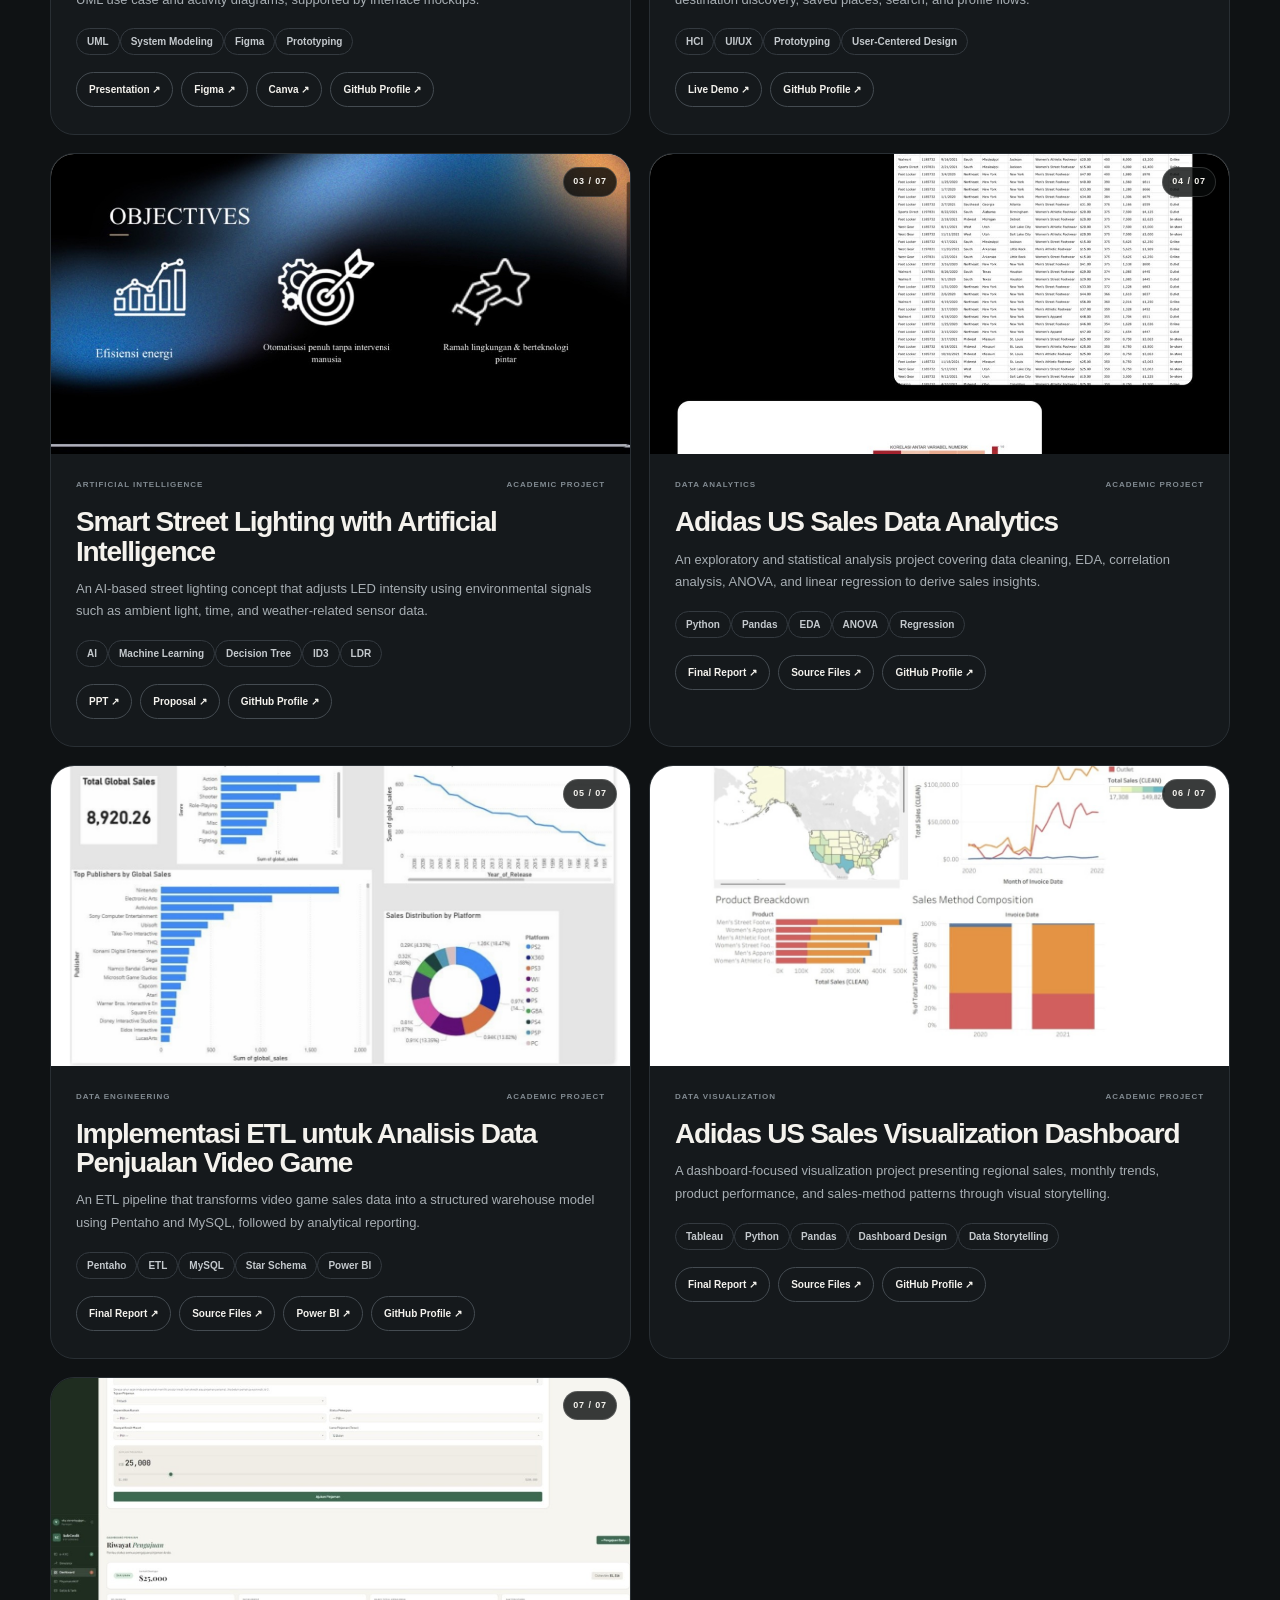
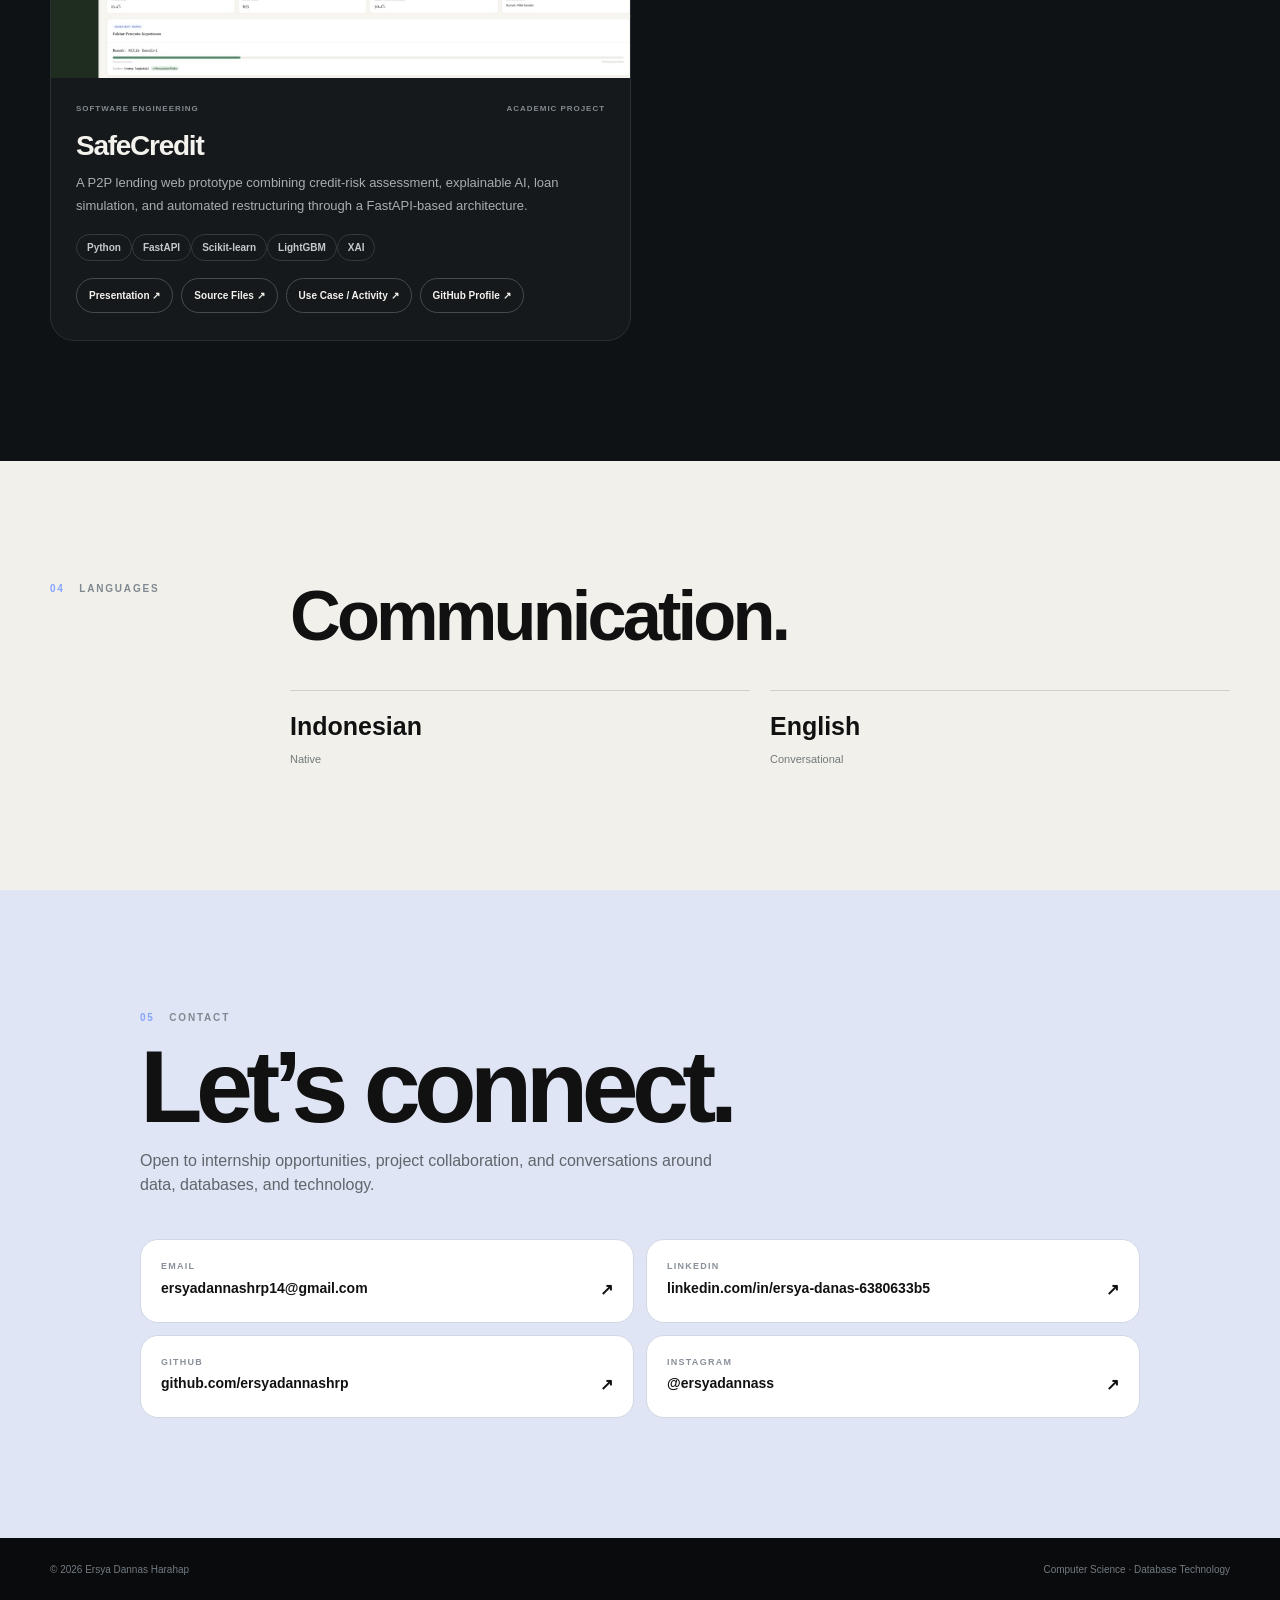
==== commit 9cbac8bc: "Add files via upload" ====
--- a/index.html
+++ b/index.html
@@ -1,449 +1,8 @@
-
-<!DOCTYPE html>
-<html lang="en">
-<head>
-  <meta charset="UTF-8">
-  <meta name="viewport" content="width=device-width, initial-scale=1.0">
-  <meta name="description" content="Ersya Dannas Hrp — Computer Science student at BINUS University specializing in Database Technology.">
-  <meta name="theme-color" content="#f5f6f2">
-  <title>Ersya Dannas Hrp — Computer Science Portfolio</title>
-  <link rel="preconnect" href="https://fonts.googleapis.com">
-  <link rel="preconnect" href="https://fonts.gstatic.com" crossorigin>
-  <link href="https://fonts.googleapis.com/css2?family=DM+Sans:wght@400;500;600;700&family=Space+Grotesk:wght@500;600;700&display=swap" rel="stylesheet">
-  <link rel="stylesheet" href="style.css">
-</head>
-<body>
-  <div class="cursor-glow" aria-hidden="true"></div>
-
-  <header class="site-header">
-    <nav class="nav shell" aria-label="Main navigation">
-      <a class="brand" href="#home" aria-label="Ersya Dannas Hrp home">
-        <span class="brand-mark">E</span>
-        <span>ERSYA</span>
-      </a>
-
-      <button class="menu-toggle" type="button" aria-label="Open navigation" aria-expanded="false">
-        <span></span><span></span>
-      </button>
-
-      <div class="nav-links" id="navLinks">
-        <a class="nav-link active" href="#home">Home</a>
-        <a class="nav-link" href="#about">About</a>
-        <a class="nav-link" href="#skills">Skills</a>
-        <a class="nav-link" href="#projects">Projects</a>
-        <a class="nav-link" href="#contact">Contact</a>
-      </div>
-    </nav>
-  </header>
-
-  <main>
-    <!-- HERO -->
-    <section class="hero section" id="home">
-      <div class="shell hero-grid">
-        <div class="hero-copy reveal">
-          <p class="eyebrow"><span class="status-dot"></span> OPEN TO INTERNSHIP OPPORTUNITIES</p>
-          <h1>Computer Science<br><span class="accent">Student.</span></h1>
-          <p class="hero-role">Database Technology · Data · Digital Solutions</p>
-          <p class="hero-text">
-            I’m Ersya Dannas Hrp, a Computer Science student at BINUS University specializing
-            in Database Technology. I enjoy turning data, systems, and ideas into structured
-            and practical digital solutions.
-          </p>
-          <div class="hero-actions">
-            <a class="btn btn-primary" href="#projects">Explore Projects <span>↗</span></a>
-            <a class="btn btn-secondary" href="https://github.com/ersyadannashrp" target="_blank" rel="noopener">GitHub <span>↗</span></a>
-          </div>
-          <div class="hero-tags" aria-label="Focus areas">
-            <span>Data & Analytics</span>
-            <span>Database</span>
-            <span>Data Engineering</span>
-            <span>UI/UX</span>
-          </div>
-        </div>
-
-        <div class="hero-visual reveal reveal-delay">
-          <div class="portrait-frame">
-            <div class="portrait-label label-top">ER / DATABASE TECHNOLOGY</div>
-            <img src="assets/profile.jpg" alt="Portrait of Ersya Dannas Hrp">
-            <div class="portrait-card">
-              <span class="mini-number">01</span>
-              <div>
-                <strong>Building with data.</strong>
-                <span>Learning · Creating · Improving</span>
-              </div>
-              <span class="arrow">↗</span>
-            </div>
-          </div>
-          <div class="hero-orbit orbit-one"></div>
-          <div class="hero-orbit orbit-two"></div>
-        </div>
-      </div>
-
-      <div class="shell marquee-wrap" aria-hidden="true">
-        <div class="marquee">
-          <span>DATABASE</span><i>✦</i><span>DATA ANALYTICS</span><i>✦</i>
-          <span>DATA ENGINEERING</span><i>✦</i><span>UI/UX</span><i>✦</i>
-          <span>DATABASE</span><i>✦</i><span>DATA ANALYTICS</span><i>✦</i>
-        </div>
-      </div>
-    </section>
-
-    <!-- ABOUT -->
-    <section class="section section-light" id="about">
-      <div class="shell">
-        <div class="section-heading reveal">
-          <p class="section-kicker">01 / ABOUT</p>
-          <h2>Curious about systems,<br><span>serious about learning.</span></h2>
-        </div>
-
-        <div class="about-grid">
-          <div class="about-statement reveal">
-            <p class="big-copy">
-              I like understanding how technology works behind the interface — from
-              structured data and databases to analytics, pipelines, and digital products.
-            </p>
-            <div class="about-facts">
-              <div><span>Based in</span><strong>Indonesia</strong></div>
-              <div><span>University</span><strong>BINUS University</strong></div>
-              <div><span>Specialization</span><strong>Database Technology</strong></div>
-            </div>
-          </div>
-
-          <div class="about-text reveal reveal-delay">
-            <p>
-              I’m a Computer Science student with hands-on experience from academic and
-              team-based projects across data analytics, database systems, data engineering,
-              software engineering, artificial intelligence, and UI/UX.
-            </p>
-            <p>
-              I’m currently looking for internship opportunities where I can contribute to
-              real projects, strengthen my technical skills, and learn how technology is
-              applied in a professional environment.
-            </p>
-            <a class="text-link" href="#contact">Let’s connect <span>→</span></a>
-          </div>
-        </div>
-      </div>
-    </section>
-
-    <!-- SKILLS -->
-    <section class="section" id="skills">
-      <div class="shell">
-        <div class="section-heading split-heading reveal">
-          <div>
-            <p class="section-kicker">02 / SKILLS</p>
-            <h2>Tools I use to<br><span>build & analyze.</span></h2>
-          </div>
-          <p class="heading-note">A practical mix of data, database, engineering, design, and testing skills developed through coursework and projects.</p>
-        </div>
-
-        <div class="skills-grid">
-          <article class="skill-group reveal">
-            <div class="skill-index">01</div>
-            <h3>Data & Analytics</h3>
-            <div class="skill-list">
-              <span>Power BI</span><span>Tableau</span><span>R / RStudio</span>
-              <span>RapidMiner</span><span>Google Colab</span>
-              <span>Data Analysis</span>
-            </div>
-          </article>
-
-          <article class="skill-group reveal reveal-delay">
-            <div class="skill-index">02</div>
-            <h3>Database</h3>
-            <div class="skill-list">
-              <span>MySQL</span><span>Database Systems</span>
-              <span>SQL</span>
-            </div>
-          </article>
-
-          <article class="skill-group reveal">
-            <div class="skill-index">03</div>
-            <h3>Data Engineering & Big Data</h3>
-            <div class="skill-list">
-              <span>Pentaho Spoon</span><span>ETL</span><span>Data Engineering</span>
-              <span>Cloudera</span><span>Data Pipeline</span>
-            </div>
-          </article>
-
-          <article class="skill-group reveal reveal-delay">
-            <div class="skill-index">04</div>
-            <h3>Web Development</h3>
-            <div class="skill-list">
-              <span>Laravel</span><span>Web Development</span>
-            </div>
-          </article>
-
-          <article class="skill-group reveal">
-            <div class="skill-index">05</div>
-            <h3>UI/UX & Design</h3>
-            <div class="skill-list">
-              <span>Visual Design</span><span>Visual Hierarchy</span>
-              <span>Interface Design</span><span>Web / Digital Product</span>
-              <span>Prototyping</span><span>Interactive Prototype</span>
-            </div>
-          </article>
-
-          <article class="skill-group reveal reveal-delay">
-            <div class="skill-index">06</div>
-            <h3>Testing & Other Tools</h3>
-            <div class="skill-list">
-              <span>JMeter</span><span>Performance Testing</span>
-              <span>QGIS</span><span>Geospatial Analysis</span>
-              <span>Teamwork</span>
-            </div>
-          </article>
-        </div>
-      </div>
-    </section>
-
-    <!-- PROJECTS -->
-    <section class="section section-dark" id="projects">
-      <div class="shell">
-        <div class="section-heading split-heading reveal">
-          <div>
-            <p class="section-kicker light">03 / SELECTED PROJECTS</p>
-            <h2>Seven projects.<br><span>Different problems.</span></h2>
-          </div>
-          <p class="heading-note light-note">
-            Academic and team-based work across systems, data, engineering, AI, software, and product design.
-          </p>
-        </div>
-
-        <div class="projects">
-
-          <article class="project-card reveal">
-            <div class="project-visual visual-blue">
-              <span class="project-no">01</span>
-              <div class="visual-lines">
-                <span></span><span></span><span></span><span></span>
-              </div>
-              <div class="visual-code">USE CASE<br>ACTIVITY<br>MOCKUP</div>
-              <span class="visual-badge">SYSTEM MODELING</span>
-            </div>
-            <div class="project-info">
-              <div class="project-meta"><span>ACADEMIC · TEAM PROJECT</span><span>PROGRAM DESIGN METHODS</span></div>
-              <h3>Payroll Automation System</h3>
-              <p>
-                A payroll automation concept focused on modeling business processes,
-                reducing manual errors, improving efficiency, and supporting transparent
-                salary reporting through UML and interactive interface prototypes.
-              </p>
-              <div class="project-tools"><span>UML</span><span>Use Case</span><span>Activity Diagram</span><span>UI/UX</span><span>Prototype</span></div>
-              <div class="project-links">
-                <a href="https://www.figma.com/design/J2HxV9yHEQOPcYSBYGkph3/Untitled?node-id=0-1&t=pFHLY2V2XvY20KYQ-1" target="_blank" rel="noopener">Figma ↗</a>
-                <a href="https://www.canva.com/design/DAGYPuCThio/UsXBTmEr-S8agLFGe_lfIg/edit" target="_blank" rel="noopener">Presentation ↗</a>
-              </div>
-            </div>
-          </article>
-
-          <article class="project-card reverse reveal">
-            <div class="project-visual visual-cream">
-              <span class="project-no">02</span>
-              <div class="phone-ui">
-                <div class="phone-top"></div>
-                <div class="phone-line wide"></div>
-                <div class="phone-line"></div>
-                <div class="phone-card"></div>
-                <div class="phone-card small"></div>
-              </div>
-              <span class="visual-badge">HUMAN-CENTERED DESIGN</span>
-            </div>
-            <div class="project-info">
-              <div class="project-meta"><span>ACADEMIC · TEAM PROJECT</span><span>HCI</span></div>
-              <h3>Tryvel</h3>
-              <p>
-                A travel application concept developed through a human-centered design
-                process, exploring user needs, ideation, interface design, prototyping,
-                and usability-focused evaluation.
-              </p>
-              <div class="project-tools"><span>HCI</span><span>UI/UX</span><span>User-Centered Design</span><span>Prototyping</span></div>
-              <div class="project-links">
-                <a class="disabled-link" href="#projects" aria-label="Tryvel project documentation will be linked here">Project Documentation ↗</a>
-              </div>
-            </div>
-          </article>
-
-          <article class="project-card reveal">
-            <div class="project-visual visual-electric">
-              <span class="project-no">03</span>
-              <div class="lamp-scene">
-                <div class="lamp-glow"></div>
-                <div class="lamp-post"></div>
-                <div class="lamp-head"></div>
-                <div class="ground"></div>
-              </div>
-              <span class="visual-badge">AI · ID3 DECISION TREE</span>
-            </div>
-            <div class="project-info">
-              <div class="project-meta"><span>ACADEMIC · TEAM PROJECT</span><span>ARTIFICIAL INTELLIGENCE</span></div>
-              <h3>Smart Street Lighting with Artificial Intelligence</h3>
-              <p>
-                An AI-based smart street lighting system that adjusts LED brightness
-                according to environmental conditions. The project applies an ID3 Decision
-                Tree using light and environmental sensor inputs.
-              </p>
-              <div class="project-tools"><span>AI / ML</span><span>Decision Tree</span><span>ID3</span><span>LDR</span><span>DHT11/DHT22</span></div>
-              <div class="project-links">
-                <a class="disabled-link" href="#projects">Project Documentation ↗</a>
-              </div>
-            </div>
-          </article>
-
-          <article class="project-card reverse reveal">
-            <div class="project-visual visual-data">
-              <span class="project-no">04</span>
-              <div class="chart-bars"><i></i><i></i><i></i><i></i><i></i><i></i></div>
-              <div class="chart-axis"></div>
-              <span class="visual-badge">STATISTICAL ANALYSIS</span>
-            </div>
-            <div class="project-info">
-              <div class="project-meta"><span>ACADEMIC · DATA PROJECT</span><span>DATA ANALYTICS</span></div>
-              <h3>Adidas US Sales Data Analytics</h3>
-              <p>
-                An exploratory and statistical analysis of Adidas US Sales data covering
-                data cleaning, EDA, correlation analysis, ANOVA, and linear regression to
-                uncover sales patterns and business relationships.
-              </p>
-              <div class="project-tools"><span>Python</span><span>Pandas</span><span>NumPy</span><span>SciPy</span><span>Scikit-learn</span><span>Regression</span></div>
-              <div class="project-links">
-                <a class="disabled-link" href="#projects">GitHub ↗</a>
-              </div>
-            </div>
-          </article>
-
-          <article class="project-card reveal">
-            <div class="project-visual visual-orange">
-              <span class="project-no">05</span>
-              <div class="pipeline">
-                <span>RAW</span><b>→</b><span>ETL</span><b>→</b><span>MYSQL</span><b>→</b><span>BI</span>
-              </div>
-              <div class="star-schema">
-                <div class="fact">FACT</div>
-                <i></i><i></i><i></i><i></i>
-              </div>
-              <span class="visual-badge">ETL · STAR SCHEMA</span>
-            </div>
-            <div class="project-info">
-              <div class="project-meta"><span>ACADEMIC · TEAM PROJECT</span><span>DATA ENGINEERING</span></div>
-              <h3>Implementasi ETL untuk Analisis Data Penjualan Video Game</h3>
-              <p>
-                A data engineering project that developed an ETL pipeline for transforming
-                video game sales data into a structured data warehouse using Pentaho and
-                MySQL, followed by Power BI dashboards for analysis.
-              </p>
-              <div class="project-tools"><span>Pentaho PDI</span><span>ETL</span><span>MySQL</span><span>Star Schema</span><span>Power BI</span></div>
-              <div class="project-links">
-                <a class="disabled-link" href="#projects">GitHub ↗</a>
-                <a class="disabled-link" href="#projects">Power BI ↗</a>
-              </div>
-            </div>
-          </article>
-
-          <article class="project-card reverse reveal">
-            <div class="project-visual visual-purple">
-              <span class="project-no">06</span>
-              <div class="dashboard">
-                <div class="dash-header"></div>
-                <div class="dash-chart big"></div>
-                <div class="dash-chart"></div>
-                <div class="dash-chart"></div>
-              </div>
-              <span class="visual-badge">TABLEAU · DATA STORYTELLING</span>
-            </div>
-            <div class="project-info">
-              <div class="project-meta"><span>ACADEMIC · DATA PROJECT</span><span>DATA VISUALIZATION</span></div>
-              <h3>Adidas US Sales Visualization Dashboard</h3>
-              <p>
-                A visualization project focused on turning Adidas US Sales data into
-                dashboards and visual insights covering regional sales, monthly trends,
-                product performance, and sales method patterns.
-              </p>
-              <div class="project-tools"><span>Tableau</span><span>Python</span><span>Pandas</span><span>Dashboard Design</span><span>Data Storytelling</span></div>
-              <div class="project-links">
-                <a class="disabled-link" href="#projects">GitHub ↗</a>
-                <a class="disabled-link" href="#projects">Dashboard ↗</a>
-              </div>
-            </div>
-          </article>
-
-          <article class="project-card reveal">
-            <div class="project-visual visual-green">
-              <span class="project-no">07</span>
-              <div class="safe-credit">
-                <div class="risk-ring"><span>LOW<br>RISK</span></div>
-                <div class="risk-lines"><i></i><i></i><i></i></div>
-              </div>
-              <span class="visual-badge">FASTAPI · EXPLAINABLE AI</span>
-            </div>
-            <div class="project-info">
-              <div class="project-meta"><span>ACADEMIC · TEAM PROJECT</span><span>SOFTWARE ENGINEERING</span></div>
-              <h3>SafeCredit: P2P Lending Platform Using Machine Learning and Explainable AI</h3>
-              <p>
-                A P2P lending web prototype designed to support responsible borrowing
-                through machine-learning-based credit risk assessment, explainable AI,
-                and automated loan restructuring through a FastAPI REST architecture.
-              </p>
-              <div class="project-tools"><span>Python</span><span>FastAPI</span><span>Scikit-learn</span><span>LightGBM</span><span>REST API</span><span>XAI</span></div>
-              <div class="project-links">
-                <a class="disabled-link" href="#projects">GitHub ↗</a>
-                <a class="disabled-link" href="#projects">Demo ↗</a>
-              </div>
-            </div>
-          </article>
-
-        </div>
-      </div>
-    </section>
-
-    <!-- LANGUAGES -->
-    <section class="section languages-section">
-      <div class="shell languages-grid reveal">
-        <div>
-          <p class="section-kicker">04 / LANGUAGES</p>
-          <h2>Communication<br><span>matters too.</span></h2>
-        </div>
-        <div class="language-list">
-          <div class="language-row"><span>01</span><strong>Indonesian</strong><em>Native</em></div>
-          <div class="language-row"><span>02</span><strong>English</strong><em>Conversational</em></div>
-        </div>
-      </div>
-    </section>
-
-    <!-- CONTACT -->
-    <section class="section contact-section" id="contact">
-      <div class="shell contact-wrap reveal">
-        <p class="section-kicker">05 / CONTACT</p>
-        <h2>Let’s build something<br><span>useful together.</span></h2>
-        <p class="contact-copy">
-          I’m open to internship opportunities, project collaborations, and conversations
-          around data, technology, and digital products.
-        </p>
-        <a class="email-link" href="mailto:ersyadannashrp14@gmail.com">ersyadannashrp14@gmail.com <span>↗</span></a>
-
-        <div class="contact-links">
-          <a href="https://github.com/ersyadannashrp" target="_blank" rel="noopener">
-            <span>GitHub</span><small>@ersyadannashrp</small><b>↗</b>
-          </a>
-          <a href="https://www.linkedin.com/in/ersya-danas-6380633b5" target="_blank" rel="noopener">
-            <span>LinkedIn</span><small>ersya-danas-6380633b5</small><b>↗</b>
-          </a>
-          <a href="mailto:ersyadannashrp14@gmail.com">
-            <span>Email</span><small>ersyadannashrp14@gmail.com</small><b>↗</b>
-          </a>
-        </div>
-      </div>
-    </section>
-  </main>
-
-  <footer class="footer">
-    <div class="shell footer-inner">
-      <span>© 2026 Ersya Dannas Hrp</span>
-      <span>Built with curiosity & code.</span>
-      <a href="#home">Back to top ↑</a>
-    </div>
-  </footer>
-
-  <script src="script.js"></script>
-</body>
-</html>
+<!doctype html><html lang="en"><head><meta charset="utf-8"><meta name="viewport" content="width=device-width,initial-scale=1"><meta name="description" content="Ersya Dannas Harahap — Computer Science student at BINUS University specializing in Database Technology."><meta name="theme-color" content="#0b0d0f"><title>Ersya Dannas Harahap — Portfolio</title><style>
+:root{--bg:#0b0d0f;--panel:#121518;--panel2:#171b1f;--text:#f4f2ed;--muted:#9da3a8;--line:#292e33;--blue:#86a5ff;--cyan:#73e8e2;--white:#fff;--max:1180px}
+*{box-sizing:border-box}html{scroll-behavior:smooth}body{margin:0;background:var(--bg);color:var(--text);font-family:Arial,Helvetica,sans-serif;line-height:1.5;overflow-x:hidden}a{color:inherit}.noise{position:fixed;inset:0;pointer-events:none;opacity:.035;background-image:url("data:image/svg+xml,%3Csvg xmlns='http://www.w3.org/2000/svg' width='180' height='180'%3E%3Cfilter id='n'%3E%3CfeTurbulence type='fractalNoise' baseFrequency='.9' numOctaves='3'/%3E%3C/filter%3E%3Crect width='100%25' height='100%25' filter='url(%23n)' opacity='.5'/%3E%3C/svg%3E")}.wrap{width:min(calc(100% - 48px),var(--max));margin:auto}.header{position:fixed;z-index:20;top:18px;left:0;right:0}.nav{height:66px;border:1px solid #343a40;background:rgba(11,13,15,.82);backdrop-filter:blur(18px);border-radius:999px;display:flex;align-items:center;padding:7px 9px 7px 13px}.brand{display:flex;align-items:center;gap:12px;text-decoration:none;font-weight:800;font-size:12px;letter-spacing:.12em;white-space:nowrap}.brand-mark{width:42px;height:42px;border-radius:50%;display:grid;place-items:center;background:var(--text);color:#0b0d0f;font-weight:900}.nav-menu{margin-left:auto;display:flex;gap:4px}.nav-menu a{padding:11px 16px;border-radius:999px;text-decoration:none;color:#aab0b5;font-size:12px;font-weight:700}.nav-menu a:hover,.nav-menu a.active{background:#f1f0eb;color:#0b0d0f}.menu{display:none;background:none;border:0;color:white;font-size:24px}.hero{min-height:860px;display:grid;grid-template-columns:1.03fr .97fr;align-items:center;gap:50px;padding-top:120px;position:relative}.hero:before,.hero:after{content:"";position:absolute;border:1px solid #30363b;border-radius:50%;pointer-events:none;z-index:-1}.hero:before{width:780px;height:780px;right:-250px;top:100px}.hero:after{width:570px;height:570px;right:-110px;top:220px}.eyebrow{font-size:12px;letter-spacing:.17em;font-weight:800;color:var(--blue);margin:0 0 16px}.availability{display:inline-flex;align-items:center;gap:9px;font-size:11px;letter-spacing:.14em;font-weight:800;color:#d4d7d9;margin-bottom:28px}.dot{width:7px;height:7px;background:#6ee7b7;border-radius:50%;box-shadow:0 0 0 5px rgba(110,231,183,.1)}h1{font-size:clamp(72px,8.4vw,126px);line-height:.82;letter-spacing:-.075em;margin:0 0 28px;font-weight:800}h1 em{font-style:normal;color:transparent;-webkit-text-stroke:2px var(--text)}.lead{max-width:620px;color:#aeb4b9;font-size:16px;line-height:1.75;margin:0}.actions{display:flex;gap:10px;margin:30px 0 22px}.btn{display:inline-flex;align-items:center;justify-content:space-between;gap:28px;border:1px solid #3a4147;border-radius:999px;padding:13px 17px;text-decoration:none;font-size:12px;font-weight:800}.btn.primary{background:#f2f1ec;color:#0b0d0f;border-color:#f2f1ec}.btn:hover{transform:translateY(-2px)}.quick{display:flex;flex-wrap:wrap;gap:7px}.quick span,.tags span{font-size:10px;font-weight:700;border:1px solid #343a40;border-radius:999px;padding:7px 10px;color:#c4c9cd;background:#15191c}.hero-visual{position:relative;min-height:600px;display:grid;place-items:center}.photo{width:min(350px,72vw);height:470px;border-radius:26px;overflow:hidden;position:relative;transform:none!important;rotate:0deg!important;border:1px solid #2b3035;box-shadow:0 28px 80px rgba(0,0,0,.46);background:#0f1214}.photo img{width:100%;height:100%;display:block;object-fit:cover;object-position:center 24%;transform:none!important;filter:saturate(.96) contrast(.98)}.photo:after{content:"";position:absolute;inset:0;background:linear-gradient(180deg,rgba(0,0,0,.08),transparent 40%,rgba(0,0,0,.58))}.photo-top{position:absolute;z-index:2;top:17px;left:18px;right:18px;display:flex;justify-content:space-between;font-size:9px;font-weight:800;letter-spacing:.13em}.photo-bottom{position:absolute;z-index:2;left:18px;right:18px;bottom:18px;padding:15px 16px;border:1px solid rgba(255,255,255,.18);background:rgba(8,10,11,.7);backdrop-filter:blur(12px);border-radius:16px}.photo-bottom strong{display:block;font-size:18px}.photo-bottom span{font-size:10px;color:#b9c0c5}.section{padding:120px 0}.section.alt{background:#f1f0eb;color:#111}.section-head{display:grid;grid-template-columns:180px 1fr;gap:60px}.label{font-size:10px;letter-spacing:.18em;font-weight:900;color:#7f8990}.label b{color:var(--blue);margin-right:10px}.about h2,.section-title{font-size:clamp(45px,5.5vw,78px);line-height:.98;letter-spacing:-.055em;margin:0 0 24px}.about h2 span{color:#526fff}.about p{max-width:780px;color:#62696e;font-size:16px;line-height:1.85}.facts{display:grid;grid-template-columns:1fr 1fr;gap:25px;margin-top:34px}.fact{border-top:1px solid #d0d1cc;padding-top:15px}.fact small{display:block;font-size:9px;letter-spacing:.15em;color:#8a8e8d;font-weight:900}.fact strong{display:block;margin-top:7px;font-size:14px}.skills{background:#f5f4f0;color:#111}.skill-grid{display:grid;grid-template-columns:repeat(3,1fr);gap:14px;margin-top:48px}.skill{background:#fff;border:1px solid #dedfdc;border-radius:22px;padding:24px;min-height:190px}.skill .n{font-size:10px;color:#526fff;font-weight:900;letter-spacing:.15em}.skill h3{font-size:20px;letter-spacing:-.03em;margin:25px 0 17px}.skill .tags span{background:#f6f6f3;border-color:#dddeda;color:#4e5457}.projects{background:#0f1214}.projects .section-title{color:#f4f2ed}.projects .section-head p{color:#90979d;max-width:750px}.project-grid{display:grid;grid-template-columns:repeat(2,1fr);gap:18px;margin-top:48px}.project{border:1px solid #292f34;background:#15191c;border-radius:24px;overflow:hidden;transition:.25s}.project:hover{transform:translateY(-5px);border-color:#414950}.project-image{height:300px;background:#e9e8e3;position:relative;overflow:hidden}.project-image img{width:100%;height:100%;display:block;object-fit:cover}.project:nth-child(2) .project-image img,.project:nth-child(3) .project-image img,.project:nth-child(4) .project-image img{object-position:center 35%}.number{position:absolute;top:13px;right:13px;padding:7px 9px;border-radius:999px;background:rgba(8,10,11,.8);border:1px solid rgba(255,255,255,.16);font-size:9px;font-weight:900;letter-spacing:.1em}.project-content{padding:25px 25px 27px}.meta{display:flex;justify-content:space-between;gap:10px;color:#818a91;font-size:8px;font-weight:900;letter-spacing:.12em;text-transform:uppercase}.project h3{font-size:28px;line-height:1.04;letter-spacing:-.045em;margin:16px 0 12px}.project p{color:#a7aeb3;font-size:13px;line-height:1.75;margin:0 0 17px}.links{display:flex;flex-wrap:wrap;gap:8px;margin-top:20px}.links a{border:1px solid #444b51;border-radius:999px;padding:9px 12px;text-decoration:none;font-size:10px;font-weight:800}.links a:hover{background:#f2f1ec;color:#0b0d0f;border-color:#f2f1ec}.pending{font-size:10px;color:#697279;padding:9px 0}.languages{background:#f1f0eb;color:#111}.language-list{display:grid;grid-template-columns:1fr 1fr;gap:20px;margin-top:40px}.language{border-top:1px solid #d0d1cc;padding-top:17px}.language strong{display:block;font-size:25px}.language span{font-size:11px;color:#747978}.contact{background:#dfe5f4;color:#111}.contact-box{max-width:1000px}.contact h2{font-size:clamp(58px,8vw,110px);line-height:.86;letter-spacing:-.065em;margin:18px 0}.contact p{color:#5f666c;max-width:600px}.contact-grid{display:grid;grid-template-columns:repeat(2,1fr);gap:12px;margin-top:42px}.contact-link{background:#fff;border:1px solid #d1d7e3;border-radius:18px;padding:20px;text-decoration:none;display:grid;grid-template-columns:1fr auto;gap:4px}.contact-link small{grid-column:1/-1;color:#89909a;font-size:9px;font-weight:900;letter-spacing:.14em}.contact-link strong{font-size:14px}.contact-link b{grid-column:2;grid-row:2}.footer{background:#090b0d;color:#737b81;padding:24px 0;font-size:10px}.footer .wrap{display:flex;justify-content:space-between;gap:20px}.reveal{opacity:0;transform:translateY(18px);transition:.65s ease}.reveal.show{opacity:1;transform:none}
+@media(max-width:900px){.wrap{width:min(calc(100% - 30px),720px)}.nav-menu{display:none;position:absolute;top:75px;left:0;right:0;padding:9px;background:#111417;border:1px solid #30363b;border-radius:20px;flex-direction:column}.nav-menu.open{display:flex}.nav-menu a{text-align:center}.menu{display:block;margin-left:auto}.hero{grid-template-columns:1fr;min-height:auto;padding-top:135px;padding-bottom:90px}.hero-visual{min-height:540px}.section-head{grid-template-columns:1fr;gap:20px}.skill-grid{grid-template-columns:1fr 1fr}.project-grid{grid-template-columns:1fr}.project-image{height:280px}.contact-grid{grid-template-columns:1fr}}
+@media(max-width:560px){.wrap{width:calc(100% - 24px)}.header{top:10px}.nav{height:58px}.brand{font-size:10px}.brand-mark{width:38px;height:38px}.hero{padding-top:105px}.hero h1{font-size:19vw;line-height:.86}.hero h1 em{-webkit-text-stroke:1px var(--text)}.hero-visual{min-height:450px}.photo{height:420px;width:min(310px,82vw);transform:none!important;rotate:0deg!important}.photo-top{font-size:8px}.section{padding:88px 0}.skill-grid{grid-template-columns:1fr}.project-image{height:245px}.project h3{font-size:24px}.meta{display:block}.meta span{display:block;margin-bottom:4px}.facts,.language-list,.contact-grid{grid-template-columns:1fr}.footer .wrap{display:block}.footer .wrap span{display:block;margin:4px 0}}
+.skill h3{overflow-wrap:anywhere;word-break:normal;line-height:1.15}.skill .tags{display:flex;flex-wrap:wrap;gap:7px}.skill .tags span{white-space:normal;overflow-wrap:anywhere}.skill{min-height:200px}</style></head><body><div class="noise"></div><header class="header"><nav class="nav wrap"><a class="brand" href="#home"><span class="brand-mark">E</span><span>ERSYA DANNAS HARAHAP</span></a><button class="menu" aria-label="Open menu" aria-expanded="false">☰</button><div class="nav-menu"><a class="active" href="#home">Home</a><a href="#about">About</a><a href="#skills">Skills</a><a href="#projects">Projects</a><a href="#contact">Contact</a></div></nav></header><main><section id="home" class="hero wrap"><div class="hero-copy reveal"><div class="availability"><span class="dot"></span> OPEN TO INTERNSHIP OPPORTUNITIES</div><p class="eyebrow">COMPUTER SCIENCE · DATABASE TECHNOLOGY</p><h1>Computer<br><em>Science Student.</em></h1><p class="lead">I’m Ersya Dannas Harahap — a Computer Science student at BINUS University specializing in Database Technology. I’m interested in turning data and technology into structured, practical digital solutions across databases, data engineering, analytics, and digital products.</p><div class="actions"><a class="btn primary" href="#projects">Explore Projects <b>↘</b></a><a class="btn" href="https://github.com/ersyadannashrp" target="_blank" rel="noopener">GitHub <b>↗</b></a></div><div class="quick"><span>Data & Analytics</span><span>Database</span><span>Data Engineering</span><span>UI/UX</span></div></div><div class="hero-visual reveal"><div class="photo"><img src="[data-uri]" alt="Portrait of Ersya Dannas Harahap"><div class="photo-bottom"><strong>Building with data.</strong><span>Learning · Creating · Improving</span></div></div></div></section><section id="about" class="section alt"><div class="wrap section-head about"><div class="label"><b>01</b> ABOUT</div><div><h2>Curious about how <span>data and systems</span> become useful products.</h2><p>I’m a Computer Science student at BINUS University specializing in Database Technology. My interests include database systems, data analytics, data engineering, programming, web development, and UI/UX.</p><p>Through academic and team-based projects, I enjoy turning ideas and data into structured, practical solutions while continuing to build stronger technical and collaboration skills.</p><div class="facts"><div class="fact"><small>FOCUS</small><strong>Data · Database · Engineering</strong></div><div class="fact"><small>LOOKING FOR</small><strong>Internship opportunities</strong></div></div></div></div></section><section id="skills" class="section skills"><div class="wrap"><div class="section-head"><div class="label"><b>02</b> SKILLS</div><div><h2 class="section-title">Tools I work with.</h2><p>A practical mix of analytics, databases, engineering, design, and testing tools.</p></div></div><div class="skill-grid"><div class="skill"><span class="n">01</span><h3>Data & Analytics</h3><div class="tags"><span>Power BI</span><span>Tableau</span><span>R / RStudio</span><span>RapidMiner</span><span>Google Colab</span><span>Data Analysis</span></div></div><div class="skill"><span class="n">02</span><h3>Database</h3><div class="tags"><span>MySQL</span><span>Database Systems</span></div></div><div class="skill"><span class="n">03</span><h3>Data Engineering & Big Data</h3><div class="tags"><span>Pentaho Spoon</span><span>ETL</span><span>Data Engineering</span><span>Cloudera</span></div></div><div class="skill"><span class="n">04</span><h3>Web Development</h3><div class="tags"><span>Laravel</span><span>Web Development</span></div></div><div class="skill"><span class="n">05</span><h3>UI/UX & Design</h3><div class="tags"><span>Visual Design</span><span>Visual Hierarchy</span><span>Interface Design</span><span>Web · Digital Product</span><span>Prototyping</span><span>Interactive Prototype</span></div></div><div class="skill"><span class="n">06</span><h3>Testing & Other Tools</h3><div class="tags"><span>JMeter</span><span>Performance Testing</span><span>QGIS</span><span>Geospatial Analysis</span><span>Teamwork</span></div></div></div></div></section><section id="projects" class="section projects"><div class="wrap"><div class="section-head"><div class="label"><b>03</b> PROJECTS</div><div><h2 class="section-title">Selected academic work.</h2><p>Seven projects across system design, HCI, AI, analytics, data engineering, visualization, and software engineering.</p></div></div><div class="project-grid"><article class="project reveal"><div class="project-image"><img src="[data-uri]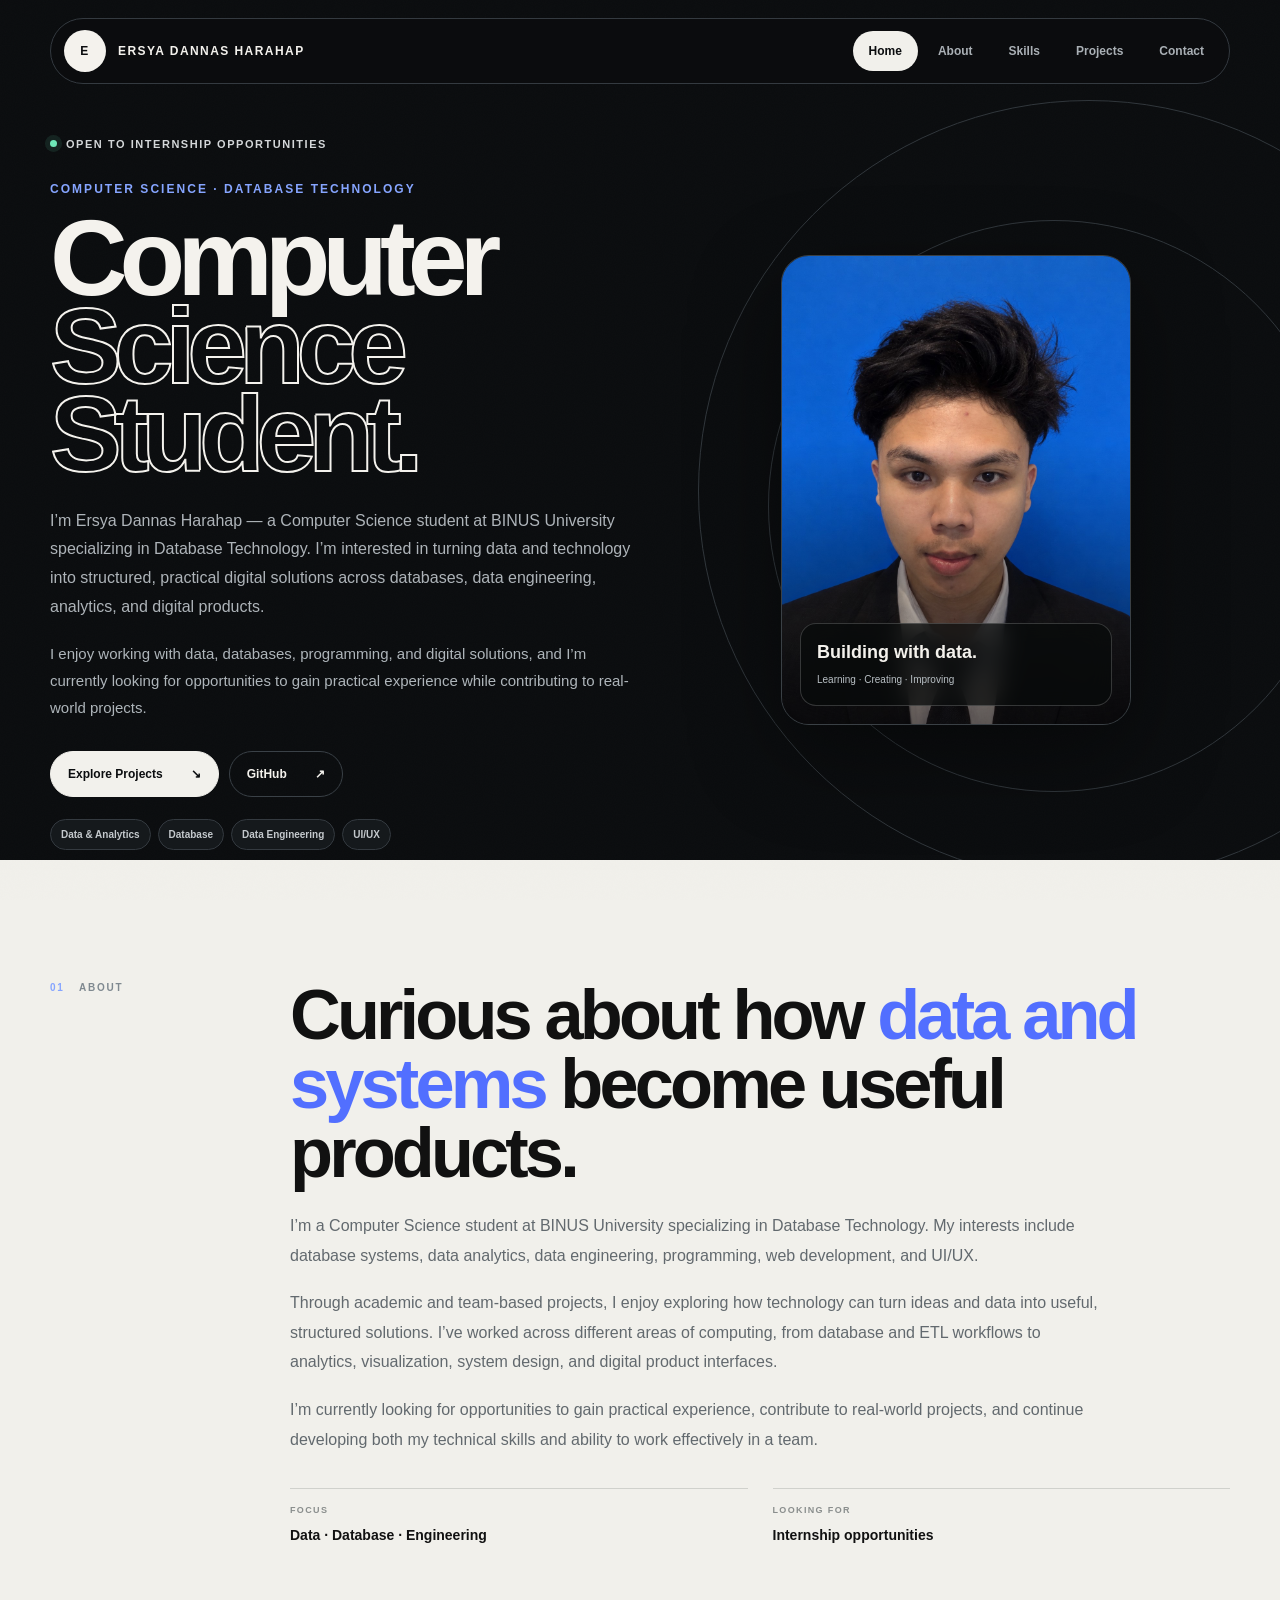
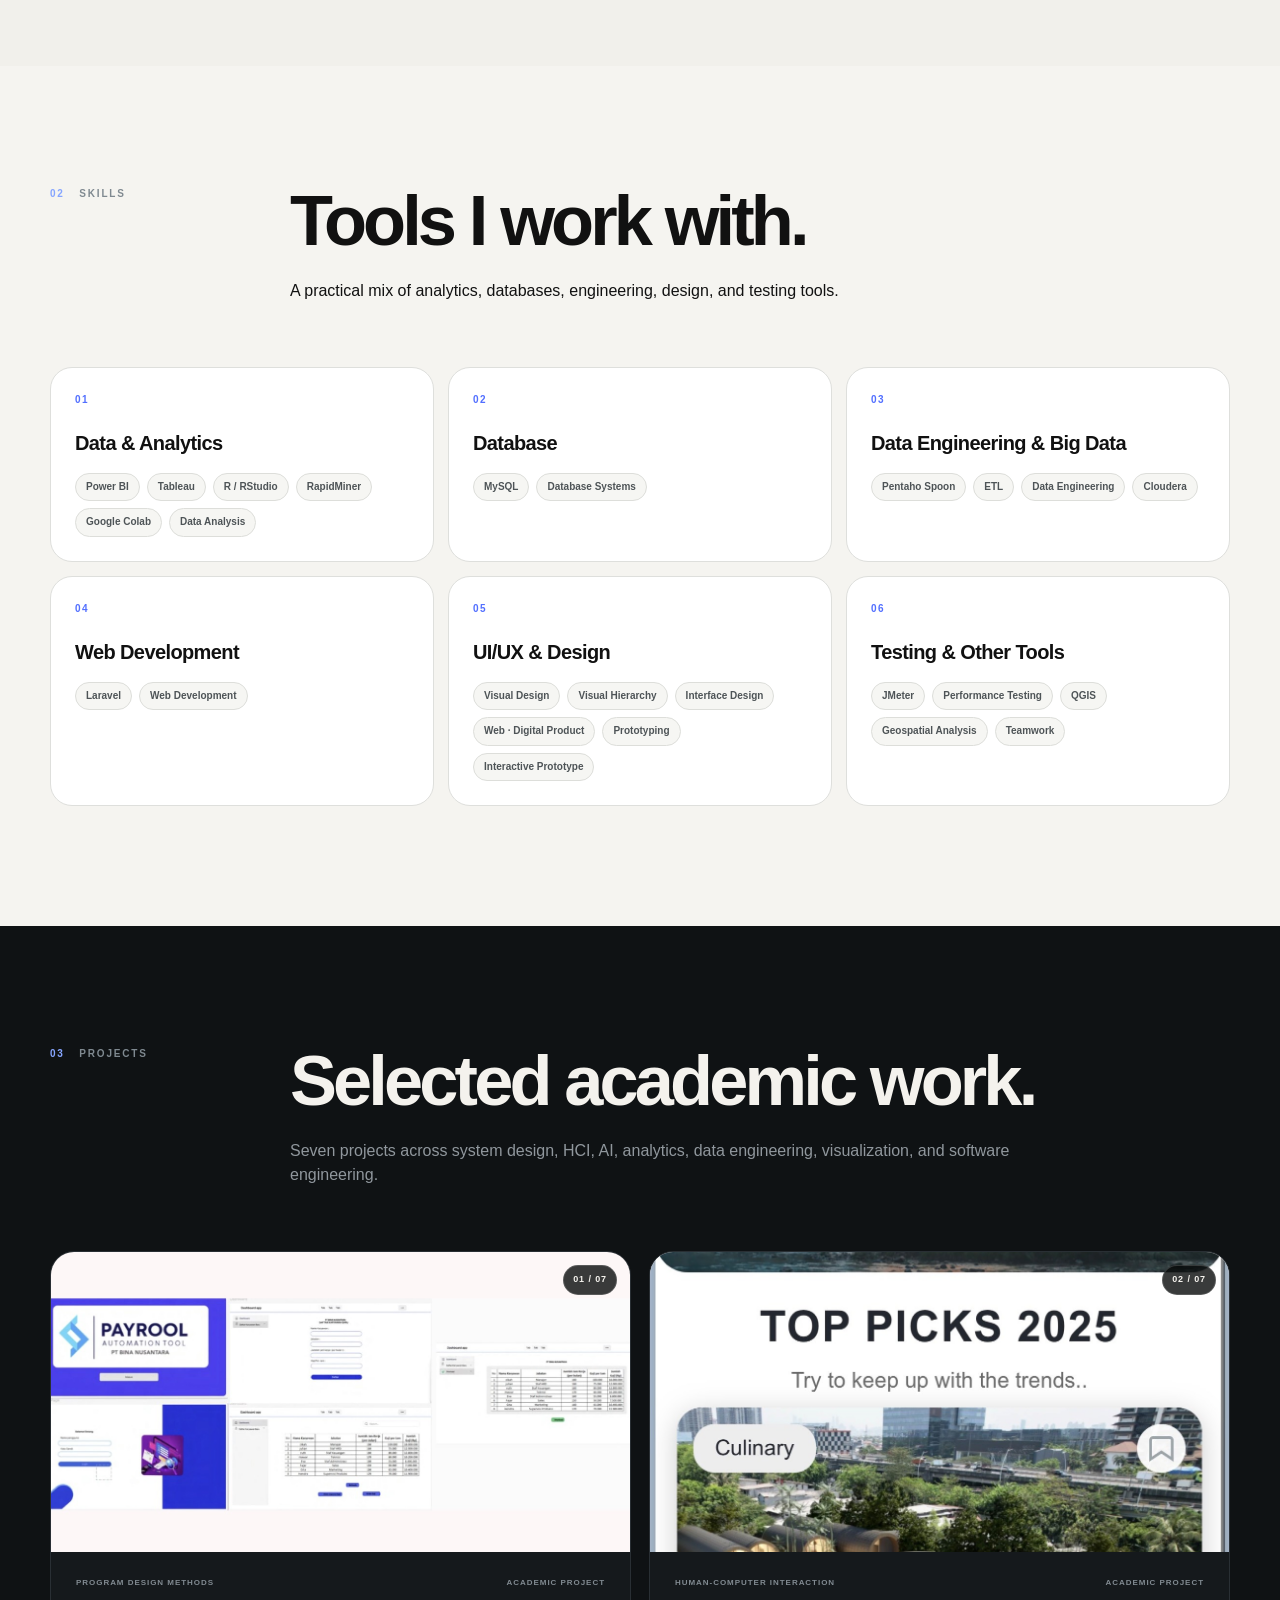
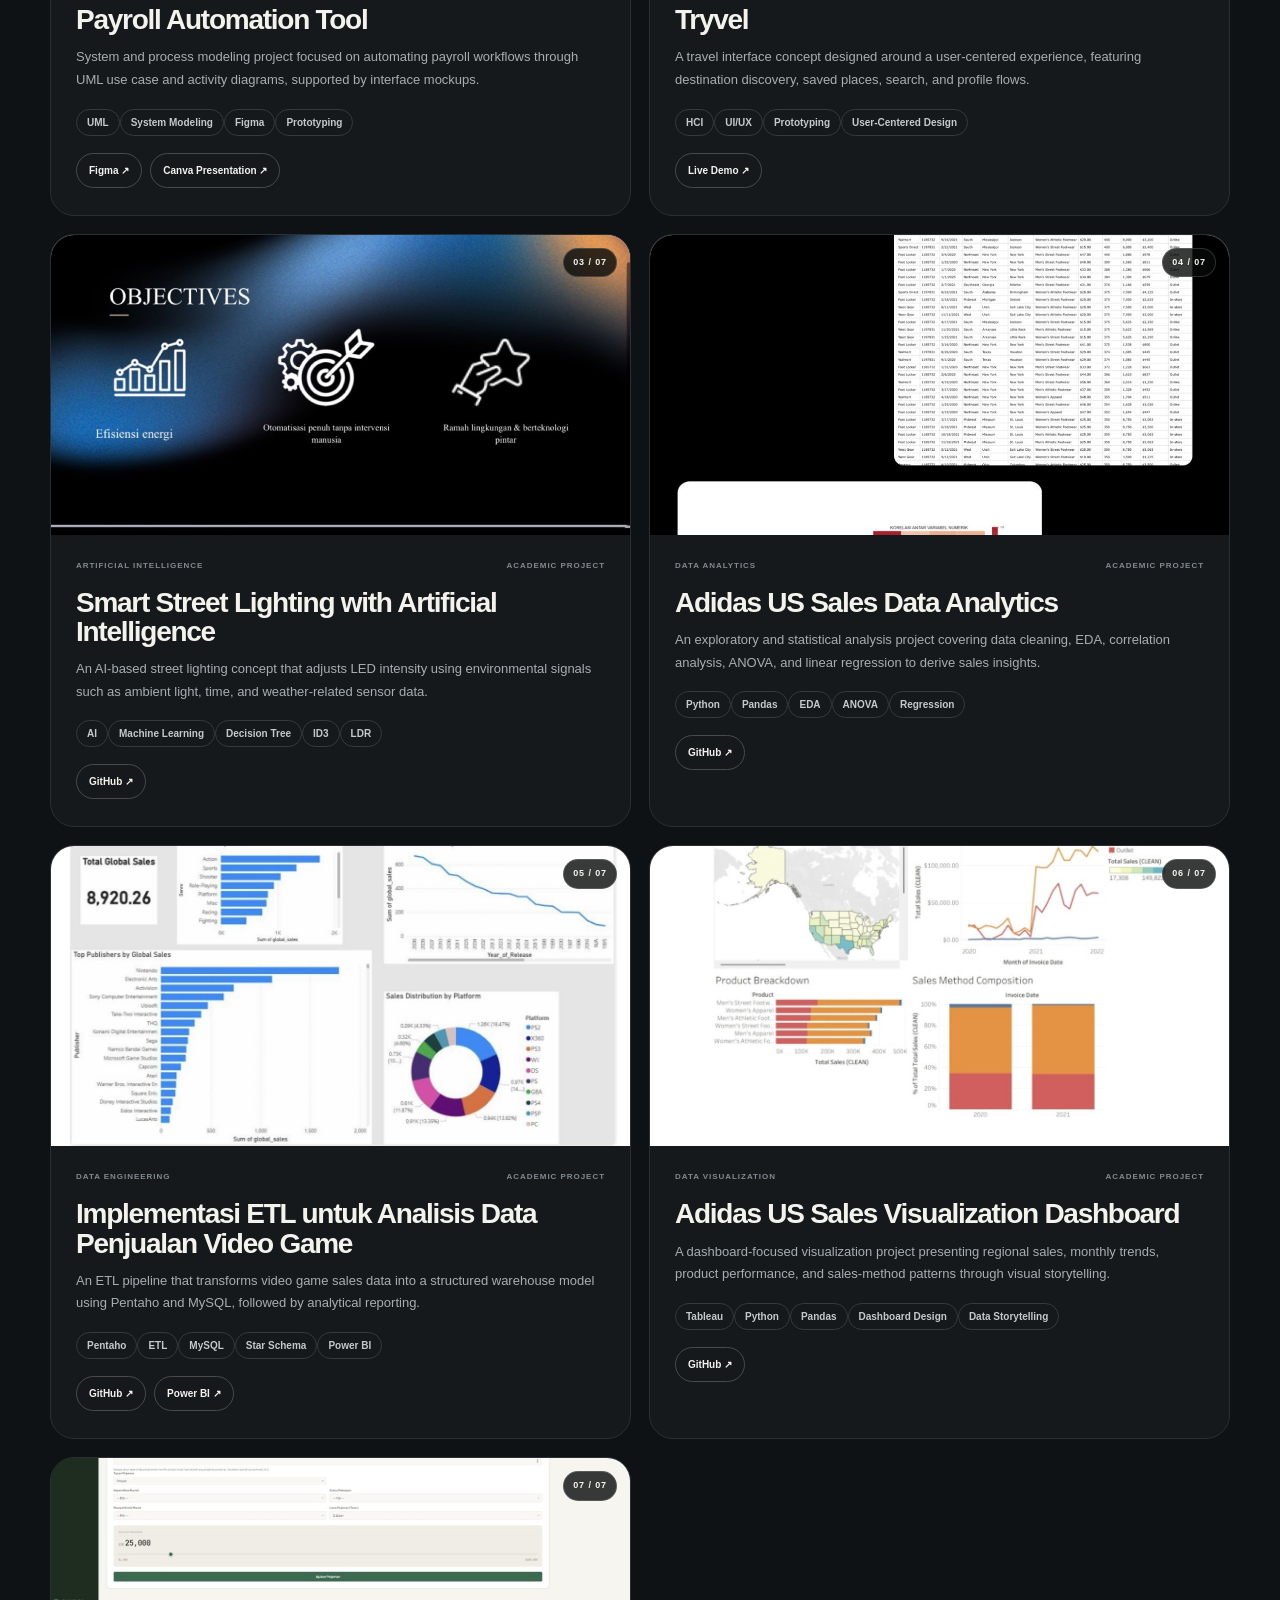
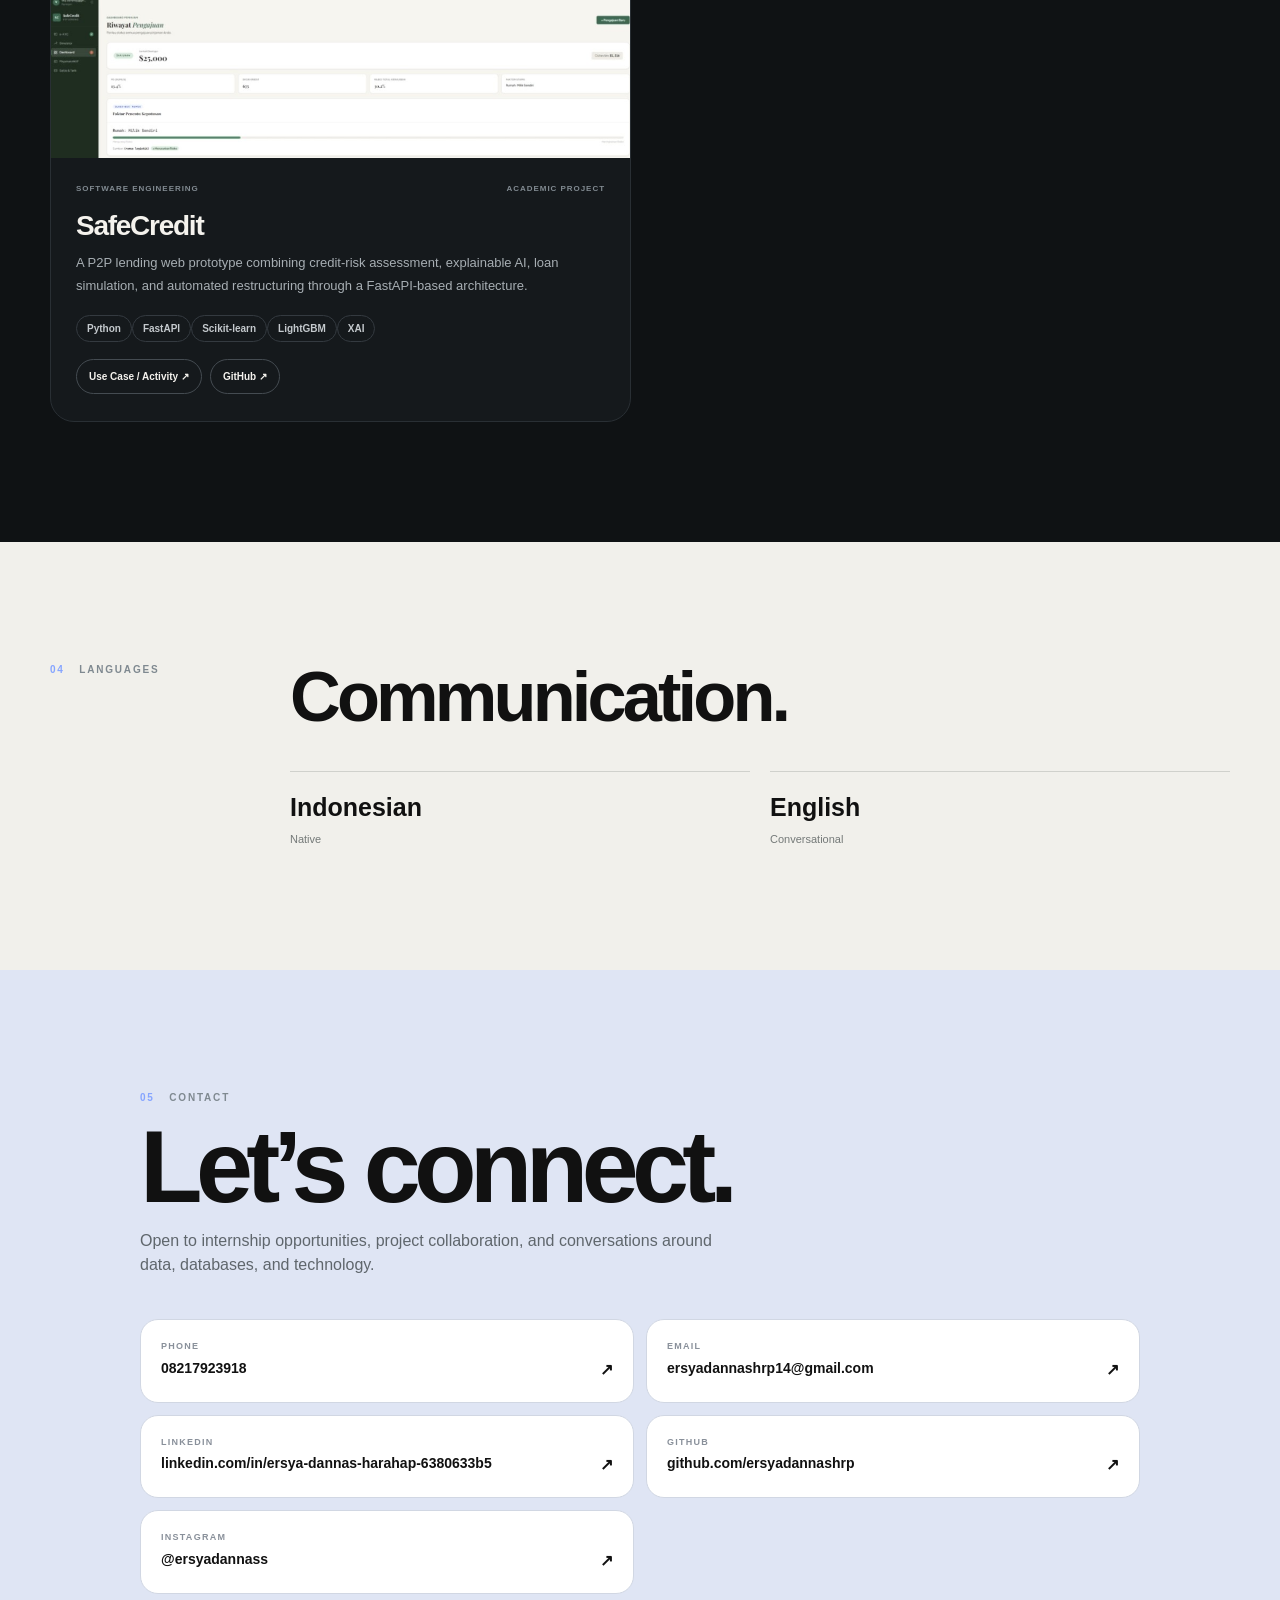
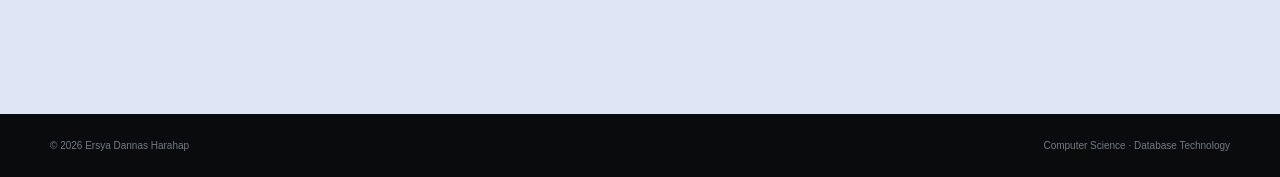
==== commit 5ecd7612: "Add files via upload" ====
--- a/index.html
+++ b/index.html
@@ -1,8 +1,75 @@
 <!doctype html><html lang="en"><head><meta charset="utf-8"><meta name="viewport" content="width=device-width,initial-scale=1"><meta name="description" content="Ersya Dannas Harahap — Computer Science student at BINUS University specializing in Database Technology."><meta name="theme-color" content="#0b0d0f"><title>Ersya Dannas Harahap — Portfolio</title><style>
 :root{--bg:#0b0d0f;--panel:#121518;--panel2:#171b1f;--text:#f4f2ed;--muted:#9da3a8;--line:#292e33;--blue:#86a5ff;--cyan:#73e8e2;--white:#fff;--max:1180px}
-*{box-sizing:border-box}html{scroll-behavior:smooth}body{margin:0;background:var(--bg);color:var(--text);font-family:Arial,Helvetica,sans-serif;line-height:1.5;overflow-x:hidden}a{color:inherit}.noise{position:fixed;inset:0;pointer-events:none;opacity:.035;background-image:url("data:image/svg+xml,%3Csvg xmlns='http://www.w3.org/2000/svg' width='180' height='180'%3E%3Cfilter id='n'%3E%3CfeTurbulence type='fractalNoise' baseFrequency='.9' numOctaves='3'/%3E%3C/filter%3E%3Crect width='100%25' height='100%25' filter='url(%23n)' opacity='.5'/%3E%3C/svg%3E")}.wrap{width:min(calc(100% - 48px),var(--max));margin:auto}.header{position:fixed;z-index:20;top:18px;left:0;right:0}.nav{height:66px;border:1px solid #343a40;background:rgba(11,13,15,.82);backdrop-filter:blur(18px);border-radius:999px;display:flex;align-items:center;padding:7px 9px 7px 13px}.brand{display:flex;align-items:center;gap:12px;text-decoration:none;font-weight:800;font-size:12px;letter-spacing:.12em;white-space:nowrap}.brand-mark{width:42px;height:42px;border-radius:50%;display:grid;place-items:center;background:var(--text);color:#0b0d0f;font-weight:900}.nav-menu{margin-left:auto;display:flex;gap:4px}.nav-menu a{padding:11px 16px;border-radius:999px;text-decoration:none;color:#aab0b5;font-size:12px;font-weight:700}.nav-menu a:hover,.nav-menu a.active{background:#f1f0eb;color:#0b0d0f}.menu{display:none;background:none;border:0;color:white;font-size:24px}.hero{min-height:860px;display:grid;grid-template-columns:1.03fr .97fr;align-items:center;gap:50px;padding-top:120px;position:relative}.hero:before,.hero:after{content:"";position:absolute;border:1px solid #30363b;border-radius:50%;pointer-events:none;z-index:-1}.hero:before{width:780px;height:780px;right:-250px;top:100px}.hero:after{width:570px;height:570px;right:-110px;top:220px}.eyebrow{font-size:12px;letter-spacing:.17em;font-weight:800;color:var(--blue);margin:0 0 16px}.availability{display:inline-flex;align-items:center;gap:9px;font-size:11px;letter-spacing:.14em;font-weight:800;color:#d4d7d9;margin-bottom:28px}.dot{width:7px;height:7px;background:#6ee7b7;border-radius:50%;box-shadow:0 0 0 5px rgba(110,231,183,.1)}h1{font-size:clamp(72px,8.4vw,126px);line-height:.82;letter-spacing:-.075em;margin:0 0 28px;font-weight:800}h1 em{font-style:normal;color:transparent;-webkit-text-stroke:2px var(--text)}.lead{max-width:620px;color:#aeb4b9;font-size:16px;line-height:1.75;margin:0}.actions{display:flex;gap:10px;margin:30px 0 22px}.btn{display:inline-flex;align-items:center;justify-content:space-between;gap:28px;border:1px solid #3a4147;border-radius:999px;padding:13px 17px;text-decoration:none;font-size:12px;font-weight:800}.btn.primary{background:#f2f1ec;color:#0b0d0f;border-color:#f2f1ec}.btn:hover{transform:translateY(-2px)}.quick{display:flex;flex-wrap:wrap;gap:7px}.quick span,.tags span{font-size:10px;font-weight:700;border:1px solid #343a40;border-radius:999px;padding:7px 10px;color:#c4c9cd;background:#15191c}.hero-visual{position:relative;min-height:600px;display:grid;place-items:center}.photo{width:min(350px,72vw);height:470px;border-radius:26px;overflow:hidden;position:relative;transform:none!important;rotate:0deg!important;border:1px solid #2b3035;box-shadow:0 28px 80px rgba(0,0,0,.46);background:#0f1214}.photo img{width:100%;height:100%;display:block;object-fit:cover;object-position:center 24%;transform:none!important;filter:saturate(.96) contrast(.98)}.photo:after{content:"";position:absolute;inset:0;background:linear-gradient(180deg,rgba(0,0,0,.08),transparent 40%,rgba(0,0,0,.58))}.photo-top{position:absolute;z-index:2;top:17px;left:18px;right:18px;display:flex;justify-content:space-between;font-size:9px;font-weight:800;letter-spacing:.13em}.photo-bottom{position:absolute;z-index:2;left:18px;right:18px;bottom:18px;padding:15px 16px;border:1px solid rgba(255,255,255,.18);background:rgba(8,10,11,.7);backdrop-filter:blur(12px);border-radius:16px}.photo-bottom strong{display:block;font-size:18px}.photo-bottom span{font-size:10px;color:#b9c0c5}.section{padding:120px 0}.section.alt{background:#f1f0eb;color:#111}.section-head{display:grid;grid-template-columns:180px 1fr;gap:60px}.label{font-size:10px;letter-spacing:.18em;font-weight:900;color:#7f8990}.label b{color:var(--blue);margin-right:10px}.about h2,.section-title{font-size:clamp(45px,5.5vw,78px);line-height:.98;letter-spacing:-.055em;margin:0 0 24px}.about h2 span{color:#526fff}.about p{max-width:780px;color:#62696e;font-size:16px;line-height:1.85}.facts{display:grid;grid-template-columns:1fr 1fr;gap:25px;margin-top:34px}.fact{border-top:1px solid #d0d1cc;padding-top:15px}.fact small{display:block;font-size:9px;letter-spacing:.15em;color:#8a8e8d;font-weight:900}.fact strong{display:block;margin-top:7px;font-size:14px}.skills{background:#f5f4f0;color:#111}.skill-grid{display:grid;grid-template-columns:repeat(3,1fr);gap:14px;margin-top:48px}.skill{background:#fff;border:1px solid #dedfdc;border-radius:22px;padding:24px;min-height:190px}.skill .n{font-size:10px;color:#526fff;font-weight:900;letter-spacing:.15em}.skill h3{font-size:20px;letter-spacing:-.03em;margin:25px 0 17px}.skill .tags span{background:#f6f6f3;border-color:#dddeda;color:#4e5457}.projects{background:#0f1214}.projects .section-title{color:#f4f2ed}.projects .section-head p{color:#90979d;max-width:750px}.project-grid{display:grid;grid-template-columns:repeat(2,1fr);gap:18px;margin-top:48px}.project{border:1px solid #292f34;background:#15191c;border-radius:24px;overflow:hidden;transition:.25s}.project:hover{transform:translateY(-5px);border-color:#414950}.project-image{height:300px;background:#e9e8e3;position:relative;overflow:hidden}.project-image img{width:100%;height:100%;display:block;object-fit:cover}.project:nth-child(2) .project-image img,.project:nth-child(3) .project-image img,.project:nth-child(4) .project-image img{object-position:center 35%}.number{position:absolute;top:13px;right:13px;padding:7px 9px;border-radius:999px;background:rgba(8,10,11,.8);border:1px solid rgba(255,255,255,.16);font-size:9px;font-weight:900;letter-spacing:.1em}.project-content{padding:25px 25px 27px}.meta{display:flex;justify-content:space-between;gap:10px;color:#818a91;font-size:8px;font-weight:900;letter-spacing:.12em;text-transform:uppercase}.project h3{font-size:28px;line-height:1.04;letter-spacing:-.045em;margin:16px 0 12px}.project p{color:#a7aeb3;font-size:13px;line-height:1.75;margin:0 0 17px}.links{display:flex;flex-wrap:wrap;gap:8px;margin-top:20px}.links a{border:1px solid #444b51;border-radius:999px;padding:9px 12px;text-decoration:none;font-size:10px;font-weight:800}.links a:hover{background:#f2f1ec;color:#0b0d0f;border-color:#f2f1ec}.pending{font-size:10px;color:#697279;padding:9px 0}.languages{background:#f1f0eb;color:#111}.language-list{display:grid;grid-template-columns:1fr 1fr;gap:20px;margin-top:40px}.language{border-top:1px solid #d0d1cc;padding-top:17px}.language strong{display:block;font-size:25px}.language span{font-size:11px;color:#747978}.contact{background:#dfe5f4;color:#111}.contact-box{max-width:1000px}.contact h2{font-size:clamp(58px,8vw,110px);line-height:.86;letter-spacing:-.065em;margin:18px 0}.contact p{color:#5f666c;max-width:600px}.contact-grid{display:grid;grid-template-columns:repeat(2,1fr);gap:12px;margin-top:42px}.contact-link{background:#fff;border:1px solid #d1d7e3;border-radius:18px;padding:20px;text-decoration:none;display:grid;grid-template-columns:1fr auto;gap:4px}.contact-link small{grid-column:1/-1;color:#89909a;font-size:9px;font-weight:900;letter-spacing:.14em}.contact-link strong{font-size:14px}.contact-link b{grid-column:2;grid-row:2}.footer{background:#090b0d;color:#737b81;padding:24px 0;font-size:10px}.footer .wrap{display:flex;justify-content:space-between;gap:20px}.reveal{opacity:0;transform:translateY(18px);transition:.65s ease}.reveal.show{opacity:1;transform:none}
+*{box-sizing:border-box}html{scroll-behavior:smooth}body{margin:0;background:var(--bg);color:var(--text);font-family:Arial,Helvetica,sans-serif;line-height:1.5;overflow-x:hidden}a{color:inherit}.noise{position:fixed;inset:0;pointer-events:none;opacity:.035;background-image:url("data:image/svg+xml,%3Csvg xmlns='http://www.w3.org/2000/svg' width='180' height='180'%3E%3Cfilter id='n'%3E%3CfeTurbulence type='fractalNoise' baseFrequency='.9' numOctaves='3'/%3E%3C/filter%3E%3Crect width='100%25' height='100%25' filter='url(%23n)' opacity='.5'/%3E%3C/svg%3E")}.wrap{width:min(calc(100% - 48px),var(--max));margin:auto}.header{position:fixed;z-index:20;top:18px;left:0;right:0}.nav{height:66px;border:1px solid #343a40;background:rgba(11,13,15,.82);backdrop-filter:blur(18px);border-radius:999px;display:flex;align-items:center;padding:7px 9px 7px 13px}.brand{display:flex;align-items:center;gap:12px;text-decoration:none;font-weight:800;font-size:12px;letter-spacing:.12em;white-space:nowrap}.brand-mark{width:42px;height:42px;border-radius:50%;display:grid;place-items:center;background:var(--text);color:#0b0d0f;font-weight:900}.nav-menu{margin-left:auto;display:flex;gap:4px}.nav-menu a{padding:11px 16px;border-radius:999px;text-decoration:none;color:#aab0b5;font-size:12px;font-weight:700}.nav-menu a:hover,.nav-menu a.active{background:#f1f0eb;color:#0b0d0f}.menu{display:none;background:none;border:0;color:white;font-size:24px}.hero{min-height:860px;display:grid;grid-template-columns:1.03fr .97fr;align-items:center;gap:50px;padding-top:120px;position:relative}.hero:before,.hero:after{content:"";position:absolute;border:1px solid #30363b;border-radius:50%;pointer-events:none;z-index:-1}.hero:before{width:780px;height:780px;right:-250px;top:100px}.hero:after{width:570px;height:570px;right:-110px;top:220px}.eyebrow{font-size:12px;letter-spacing:.17em;font-weight:800;color:var(--blue);margin:0 0 16px}.availability{display:inline-flex;align-items:center;gap:9px;font-size:11px;letter-spacing:.14em;font-weight:800;color:#d4d7d9;margin-bottom:28px}.dot{width:7px;height:7px;background:#6ee7b7;border-radius:50%;box-shadow:0 0 0 5px rgba(110,231,183,.1)}h1{font-size:clamp(72px,8.4vw,126px);line-height:.82;letter-spacing:-.075em;margin:0 0 28px;font-weight:800}h1 em{font-style:normal;color:transparent;-webkit-text-stroke:2px var(--text)}.lead{max-width:620px;color:#aeb4b9;font-size:16px;line-height:1.75;margin:0}.actions{display:flex;gap:10px;margin:30px 0 22px}.btn{display:inline-flex;align-items:center;justify-content:space-between;gap:28px;border:1px solid #3a4147;border-radius:999px;padding:13px 17px;text-decoration:none;font-size:12px;font-weight:800}.btn.primary{background:#f2f1ec;color:#0b0d0f;border-color:#f2f1ec}.btn:hover{transform:translateY(-2px)}.quick{display:flex;flex-wrap:wrap;gap:7px}.quick span,.tags span{font-size:10px;font-weight:700;border:1px solid #343a40;border-radius:999px;padding:7px 10px;color:#c4c9cd;background:#15191c}.hero-visual{position:relative;min-height:600px;display:grid;place-items:center}.photo{width:min(390px,78vw);height:510px;border-radius:28px;overflow:hidden;position:relative;transform:rotate(2deg);border:1px solid #3a4045;box-shadow:0 30px 90px rgba(0,0,0,.4);background:#1a1e21}.photo img{width:100%;height:100%;display:block;object-fit:cover;object-position:center 27%}.photo:after{content:"";position:absolute;inset:0;background:linear-gradient(180deg,rgba(0,0,0,.08),transparent 40%,rgba(0,0,0,.58))}.photo-top{position:absolute;z-index:2;top:17px;left:18px;right:18px;display:flex;justify-content:space-between;font-size:9px;font-weight:800;letter-spacing:.13em}.photo-bottom{position:absolute;z-index:2;left:18px;right:18px;bottom:18px;padding:15px 16px;border:1px solid rgba(255,255,255,.18);background:rgba(8,10,11,.7);backdrop-filter:blur(12px);border-radius:16px}.photo-bottom strong{display:block;font-size:18px}.photo-bottom span{font-size:10px;color:#b9c0c5}.section{padding:120px 0}.section.alt{background:#f1f0eb;color:#111}.section-head{display:grid;grid-template-columns:180px 1fr;gap:60px}.label{font-size:10px;letter-spacing:.18em;font-weight:900;color:#7f8990}.label b{color:var(--blue);margin-right:10px}.about h2,.section-title{font-size:clamp(45px,5.5vw,78px);line-height:.98;letter-spacing:-.055em;margin:0 0 24px}.about h2 span{color:#526fff}.about p{max-width:780px;color:#62696e;font-size:16px;line-height:1.85}.facts{display:grid;grid-template-columns:1fr 1fr;gap:25px;margin-top:34px}.fact{border-top:1px solid #d0d1cc;padding-top:15px}.fact small{display:block;font-size:9px;letter-spacing:.15em;color:#8a8e8d;font-weight:900}.fact strong{display:block;margin-top:7px;font-size:14px}.skills{background:#f5f4f0;color:#111}.skill-grid{display:grid;grid-template-columns:repeat(3,1fr);gap:14px;margin-top:48px}.skill{background:#fff;border:1px solid #dedfdc;border-radius:22px;padding:24px;min-height:190px}.skill .n{font-size:10px;color:#526fff;font-weight:900;letter-spacing:.15em}.skill h3{font-size:20px;letter-spacing:-.03em;margin:25px 0 17px}.skill .tags span{background:#f6f6f3;border-color:#dddeda;color:#4e5457}.projects{background:#0f1214}.projects .section-title{color:#f4f2ed}.projects .section-head p{color:#90979d;max-width:750px}.project-grid{display:grid;grid-template-columns:repeat(2,1fr);gap:18px;margin-top:48px}.project{border:1px solid #292f34;background:#15191c;border-radius:24px;overflow:hidden;transition:.25s}.project:hover{transform:translateY(-5px);border-color:#414950}.project-image{height:300px;background:#e9e8e3;position:relative;overflow:hidden}.project-image img{width:100%;height:100%;display:block;object-fit:cover}.project:nth-child(2) .project-image img,.project:nth-child(3) .project-image img,.project:nth-child(4) .project-image img{object-position:center 35%}.number{position:absolute;top:13px;right:13px;padding:7px 9px;border-radius:999px;background:rgba(8,10,11,.8);border:1px solid rgba(255,255,255,.16);font-size:9px;font-weight:900;letter-spacing:.1em}.project-content{padding:25px 25px 27px}.meta{display:flex;justify-content:space-between;gap:10px;color:#818a91;font-size:8px;font-weight:900;letter-spacing:.12em;text-transform:uppercase}.project h3{font-size:28px;line-height:1.04;letter-spacing:-.045em;margin:16px 0 12px}.project p{color:#a7aeb3;font-size:13px;line-height:1.75;margin:0 0 17px}.links{display:flex;flex-wrap:wrap;gap:8px;margin-top:20px}.links a{border:1px solid #444b51;border-radius:999px;padding:9px 12px;text-decoration:none;font-size:10px;font-weight:800}.links a:hover{background:#f2f1ec;color:#0b0d0f;border-color:#f2f1ec}.pending{font-size:10px;color:#697279;padding:9px 0}.languages{background:#f1f0eb;color:#111}.language-list{display:grid;grid-template-columns:1fr 1fr;gap:20px;margin-top:40px}.language{border-top:1px solid #d0d1cc;padding-top:17px}.language strong{display:block;font-size:25px}.language span{font-size:11px;color:#747978}.contact{background:#dfe5f4;color:#111}.contact-box{max-width:1000px}.contact h2{font-size:clamp(58px,8vw,110px);line-height:.86;letter-spacing:-.065em;margin:18px 0}.contact p{color:#5f666c;max-width:600px}.contact-grid{display:grid;grid-template-columns:repeat(2,1fr);gap:12px;margin-top:42px}.contact-link{background:#fff;border:1px solid #d1d7e3;border-radius:18px;padding:20px;text-decoration:none;display:grid;grid-template-columns:1fr auto;gap:4px}.contact-link small{grid-column:1/-1;color:#89909a;font-size:9px;font-weight:900;letter-spacing:.14em}.contact-link strong{font-size:14px}.contact-link b{grid-column:2;grid-row:2}.footer{background:#090b0d;color:#737b81;padding:24px 0;font-size:10px}.footer .wrap{display:flex;justify-content:space-between;gap:20px}.reveal{opacity:0;transform:translateY(18px);transition:.65s ease}.reveal.show{opacity:1;transform:none}
 @media(max-width:900px){.wrap{width:min(calc(100% - 30px),720px)}.nav-menu{display:none;position:absolute;top:75px;left:0;right:0;padding:9px;background:#111417;border:1px solid #30363b;border-radius:20px;flex-direction:column}.nav-menu.open{display:flex}.nav-menu a{text-align:center}.menu{display:block;margin-left:auto}.hero{grid-template-columns:1fr;min-height:auto;padding-top:135px;padding-bottom:90px}.hero-visual{min-height:540px}.section-head{grid-template-columns:1fr;gap:20px}.skill-grid{grid-template-columns:1fr 1fr}.project-grid{grid-template-columns:1fr}.project-image{height:280px}.contact-grid{grid-template-columns:1fr}}
-@media(max-width:560px){.wrap{width:calc(100% - 24px)}.header{top:10px}.nav{height:58px}.brand{font-size:10px}.brand-mark{width:38px;height:38px}.hero{padding-top:105px}.hero h1{font-size:19vw;line-height:.86}.hero h1 em{-webkit-text-stroke:1px var(--text)}.hero-visual{min-height:450px}.photo{height:420px;width:min(310px,82vw);transform:none!important;rotate:0deg!important}.photo-top{font-size:8px}.section{padding:88px 0}.skill-grid{grid-template-columns:1fr}.project-image{height:245px}.project h3{font-size:24px}.meta{display:block}.meta span{display:block;margin-bottom:4px}.facts,.language-list,.contact-grid{grid-template-columns:1fr}.footer .wrap{display:block}.footer .wrap span{display:block;margin:4px 0}}
-.skill h3{overflow-wrap:anywhere;word-break:normal;line-height:1.15}.skill .tags{display:flex;flex-wrap:wrap;gap:7px}.skill .tags span{white-space:normal;overflow-wrap:anywhere}.skill{min-height:200px}</style></head><body><div class="noise"></div><header class="header"><nav class="nav wrap"><a class="brand" href="#home"><span class="brand-mark">E</span><span>ERSYA DANNAS HARAHAP</span></a><button class="menu" aria-label="Open menu" aria-expanded="false">☰</button><div class="nav-menu"><a class="active" href="#home">Home</a><a href="#about">About</a><a href="#skills">Skills</a><a href="#projects">Projects</a><a href="#contact">Contact</a></div></nav></header><main><section id="home" class="hero wrap"><div class="hero-copy reveal"><div class="availability"><span class="dot"></span> OPEN TO INTERNSHIP OPPORTUNITIES</div><p class="eyebrow">COMPUTER SCIENCE · DATABASE TECHNOLOGY</p><h1>Computer<br><em>Science Student.</em></h1><p class="lead">I’m Ersya Dannas Harahap — a Computer Science student at BINUS University specializing in Database Technology. I’m interested in turning data and technology into structured, practical digital solutions across databases, data engineering, analytics, and digital products.</p><div class="actions"><a class="btn primary" href="#projects">Explore Projects <b>↘</b></a><a class="btn" href="https://github.com/ersyadannashrp" target="_blank" rel="noopener">GitHub <b>↗</b></a></div><div class="quick"><span>Data & Analytics</span><span>Database</span><span>Data Engineering</span><span>UI/UX</span></div></div><div class="hero-visual reveal"><div class="photo"><img src="[data-uri]" alt="Portrait of Ersya Dannas Harahap"><div class="photo-bottom"><strong>Building with data.</strong><span>Learning · Creating · Improving</span></div></div></div></section><section id="about" class="section alt"><div class="wrap section-head about"><div class="label"><b>01</b> ABOUT</div><div><h2>Curious about how <span>data and systems</span> become useful products.</h2><p>I’m a Computer Science student at BINUS University specializing in Database Technology. My interests include database systems, data analytics, data engineering, programming, web development, and UI/UX.</p><p>Through academic and team-based projects, I enjoy turning ideas and data into structured, practical solutions while continuing to build stronger technical and collaboration skills.</p><div class="facts"><div class="fact"><small>FOCUS</small><strong>Data · Database · Engineering</strong></div><div class="fact"><small>LOOKING FOR</small><strong>Internship opportunities</strong></div></div></div></div></section><section id="skills" class="section skills"><div class="wrap"><div class="section-head"><div class="label"><b>02</b> SKILLS</div><div><h2 class="section-title">Tools I work with.</h2><p>A practical mix of analytics, databases, engineering, design, and testing tools.</p></div></div><div class="skill-grid"><div class="skill"><span class="n">01</span><h3>Data & Analytics</h3><div class="tags"><span>Power BI</span><span>Tableau</span><span>R / RStudio</span><span>RapidMiner</span><span>Google Colab</span><span>Data Analysis</span></div></div><div class="skill"><span class="n">02</span><h3>Database</h3><div class="tags"><span>MySQL</span><span>Database Systems</span></div></div><div class="skill"><span class="n">03</span><h3>Data Engineering & Big Data</h3><div class="tags"><span>Pentaho Spoon</span><span>ETL</span><span>Data Engineering</span><span>Cloudera</span></div></div><div class="skill"><span class="n">04</span><h3>Web Development</h3><div class="tags"><span>Laravel</span><span>Web Development</span></div></div><div class="skill"><span class="n">05</span><h3>UI/UX & Design</h3><div class="tags"><span>Visual Design</span><span>Visual Hierarchy</span><span>Interface Design</span><span>Web · Digital Product</span><span>Prototyping</span><span>Interactive Prototype</span></div></div><div class="skill"><span class="n">06</span><h3>Testing & Other Tools</h3><div class="tags"><span>JMeter</span><span>Performance Testing</span><span>QGIS</span><span>Geospatial Analysis</span><span>Teamwork</span></div></div></div></div></section><section id="projects" class="section projects"><div class="wrap"><div class="section-head"><div class="label"><b>03</b> PROJECTS</div><div><h2 class="section-title">Selected academic work.</h2><p>Seven projects across system design, HCI, AI, analytics, data engineering, visualization, and software engineering.</p></div></div><div class="project-grid"><article class="project reveal"><div class="project-image"><img src="[data-uri]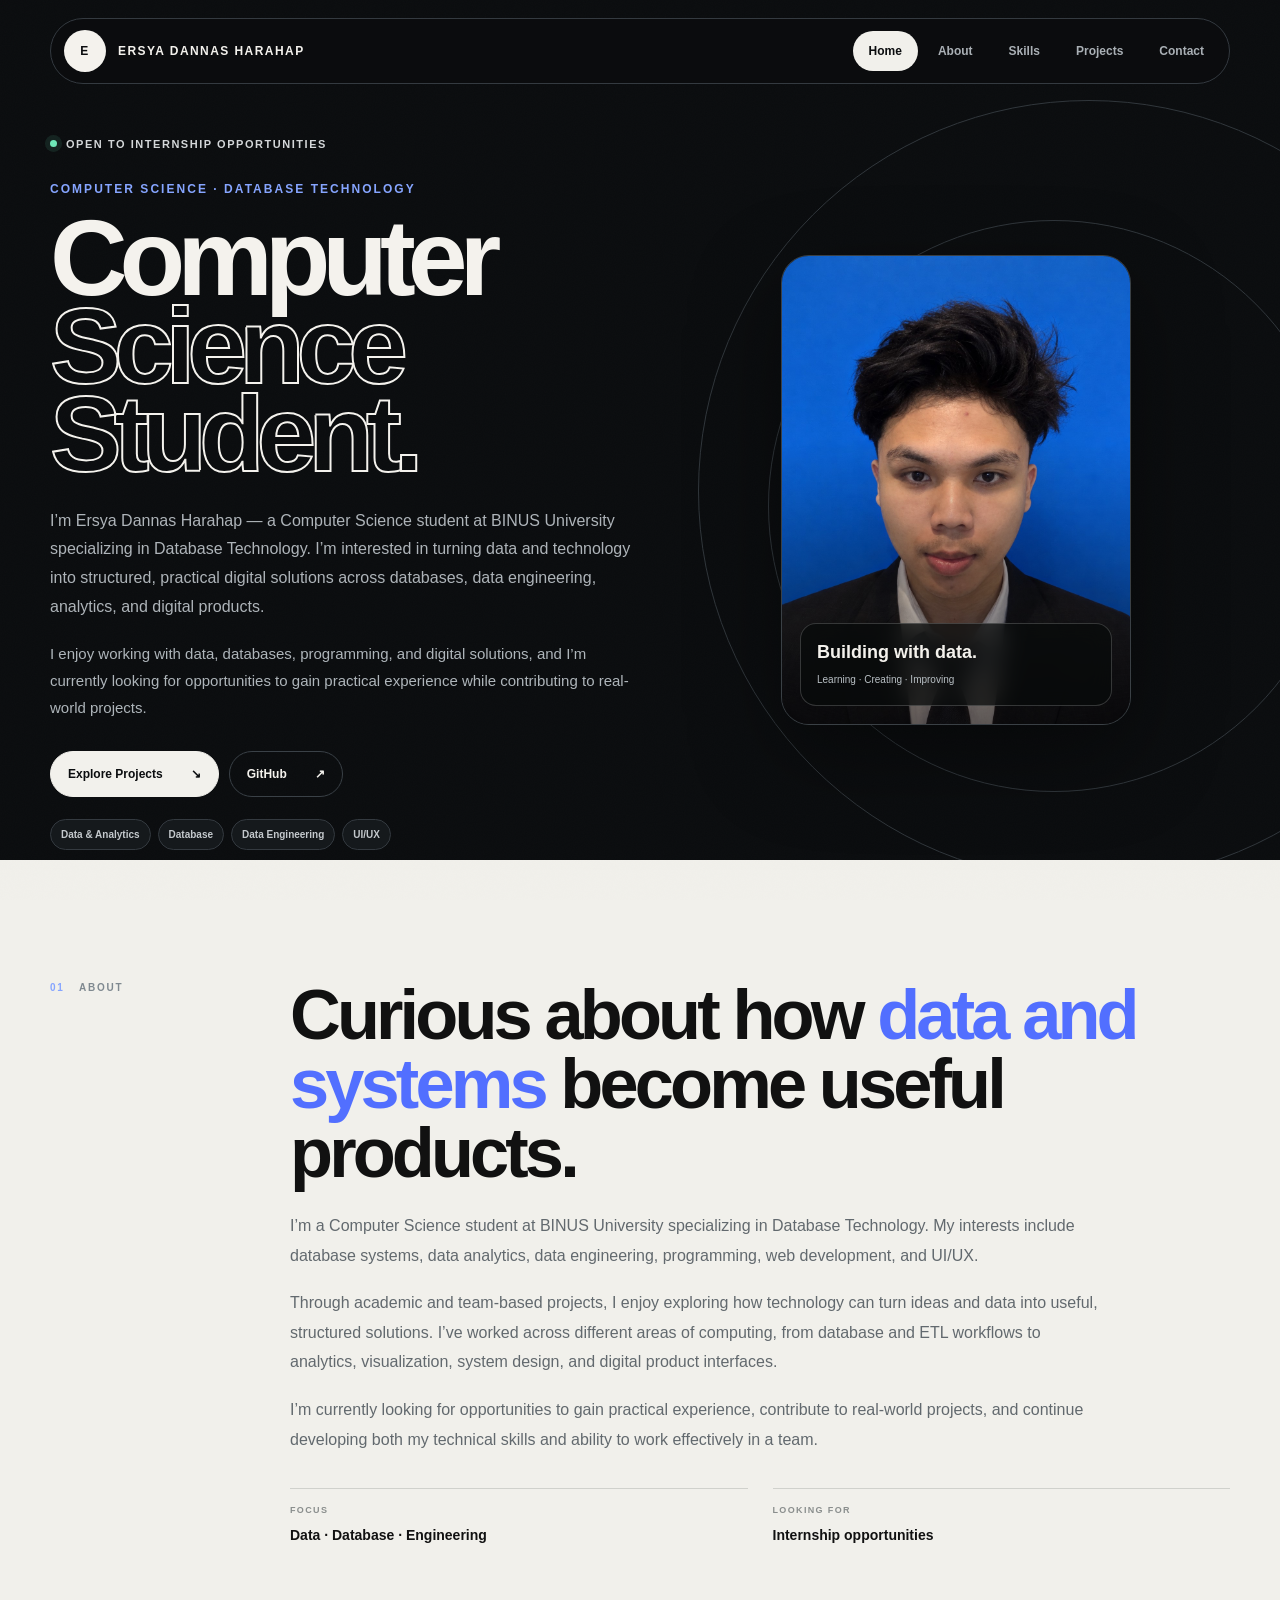
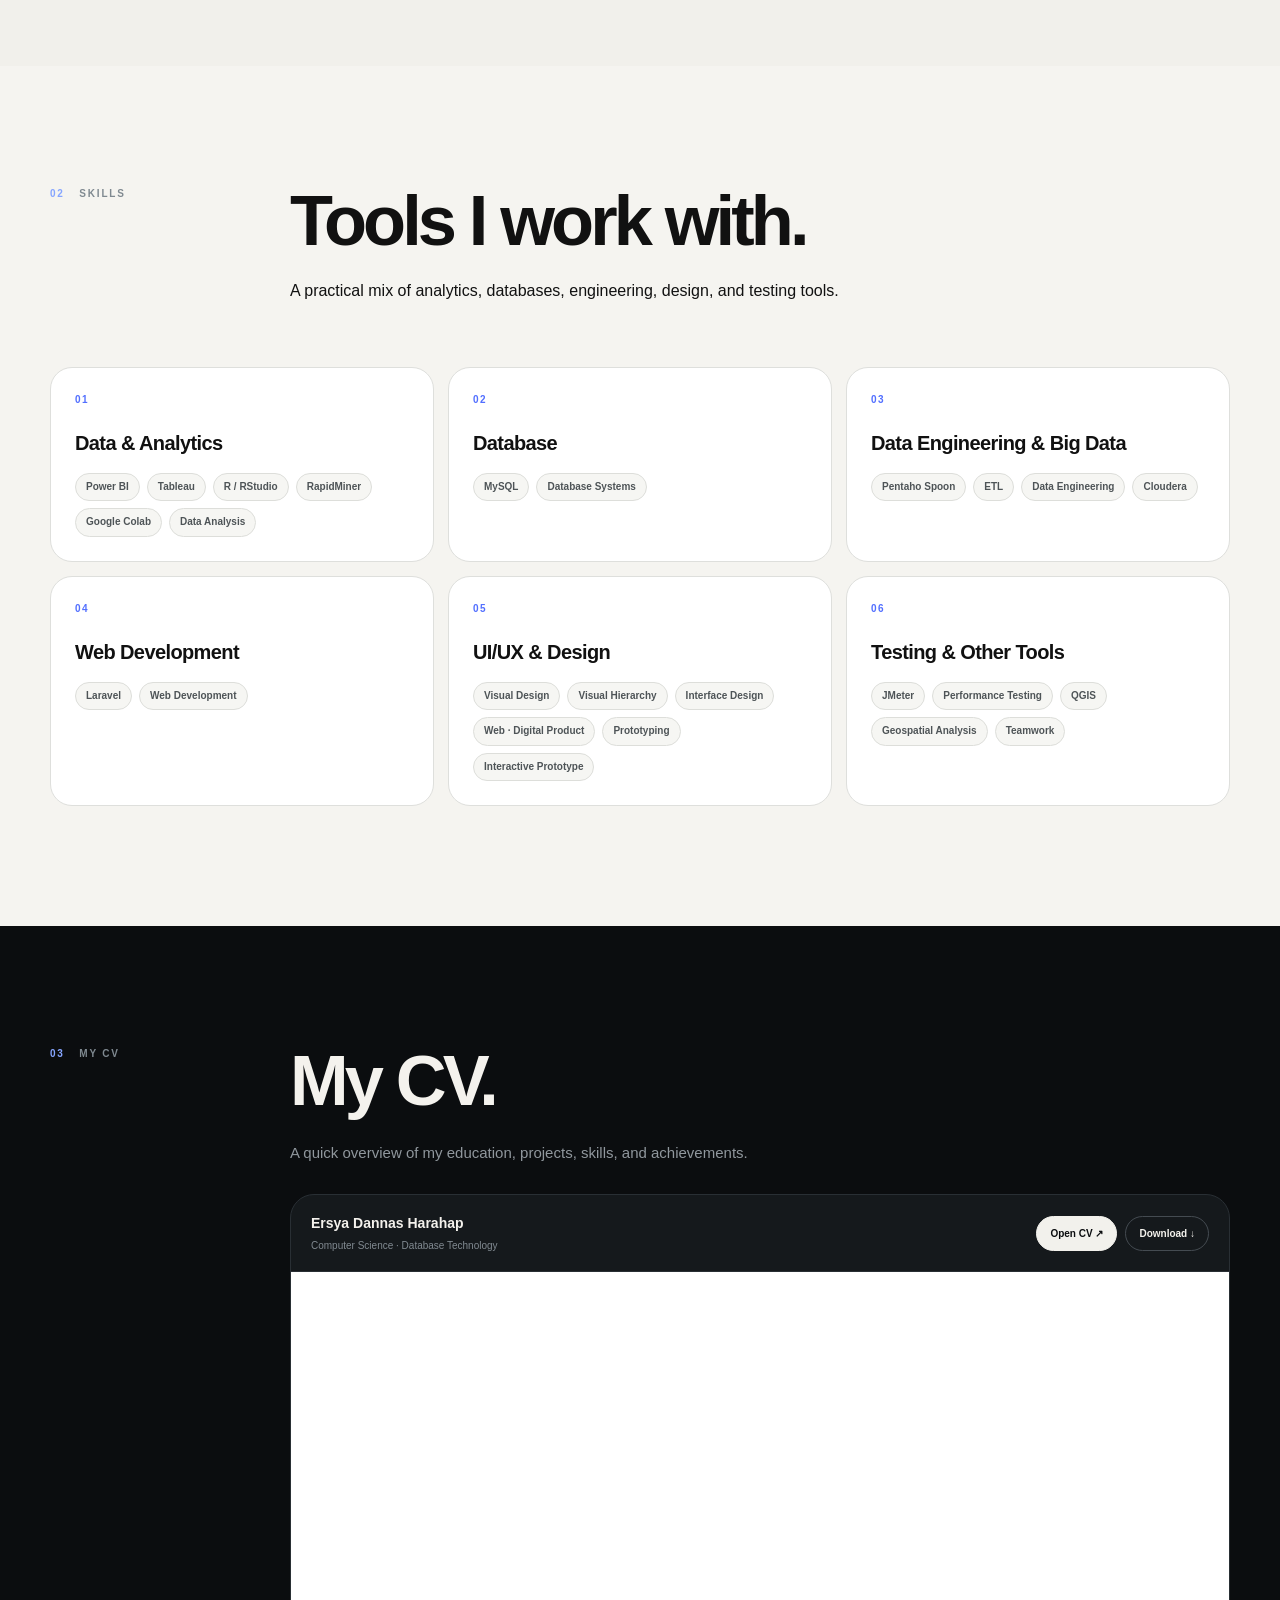
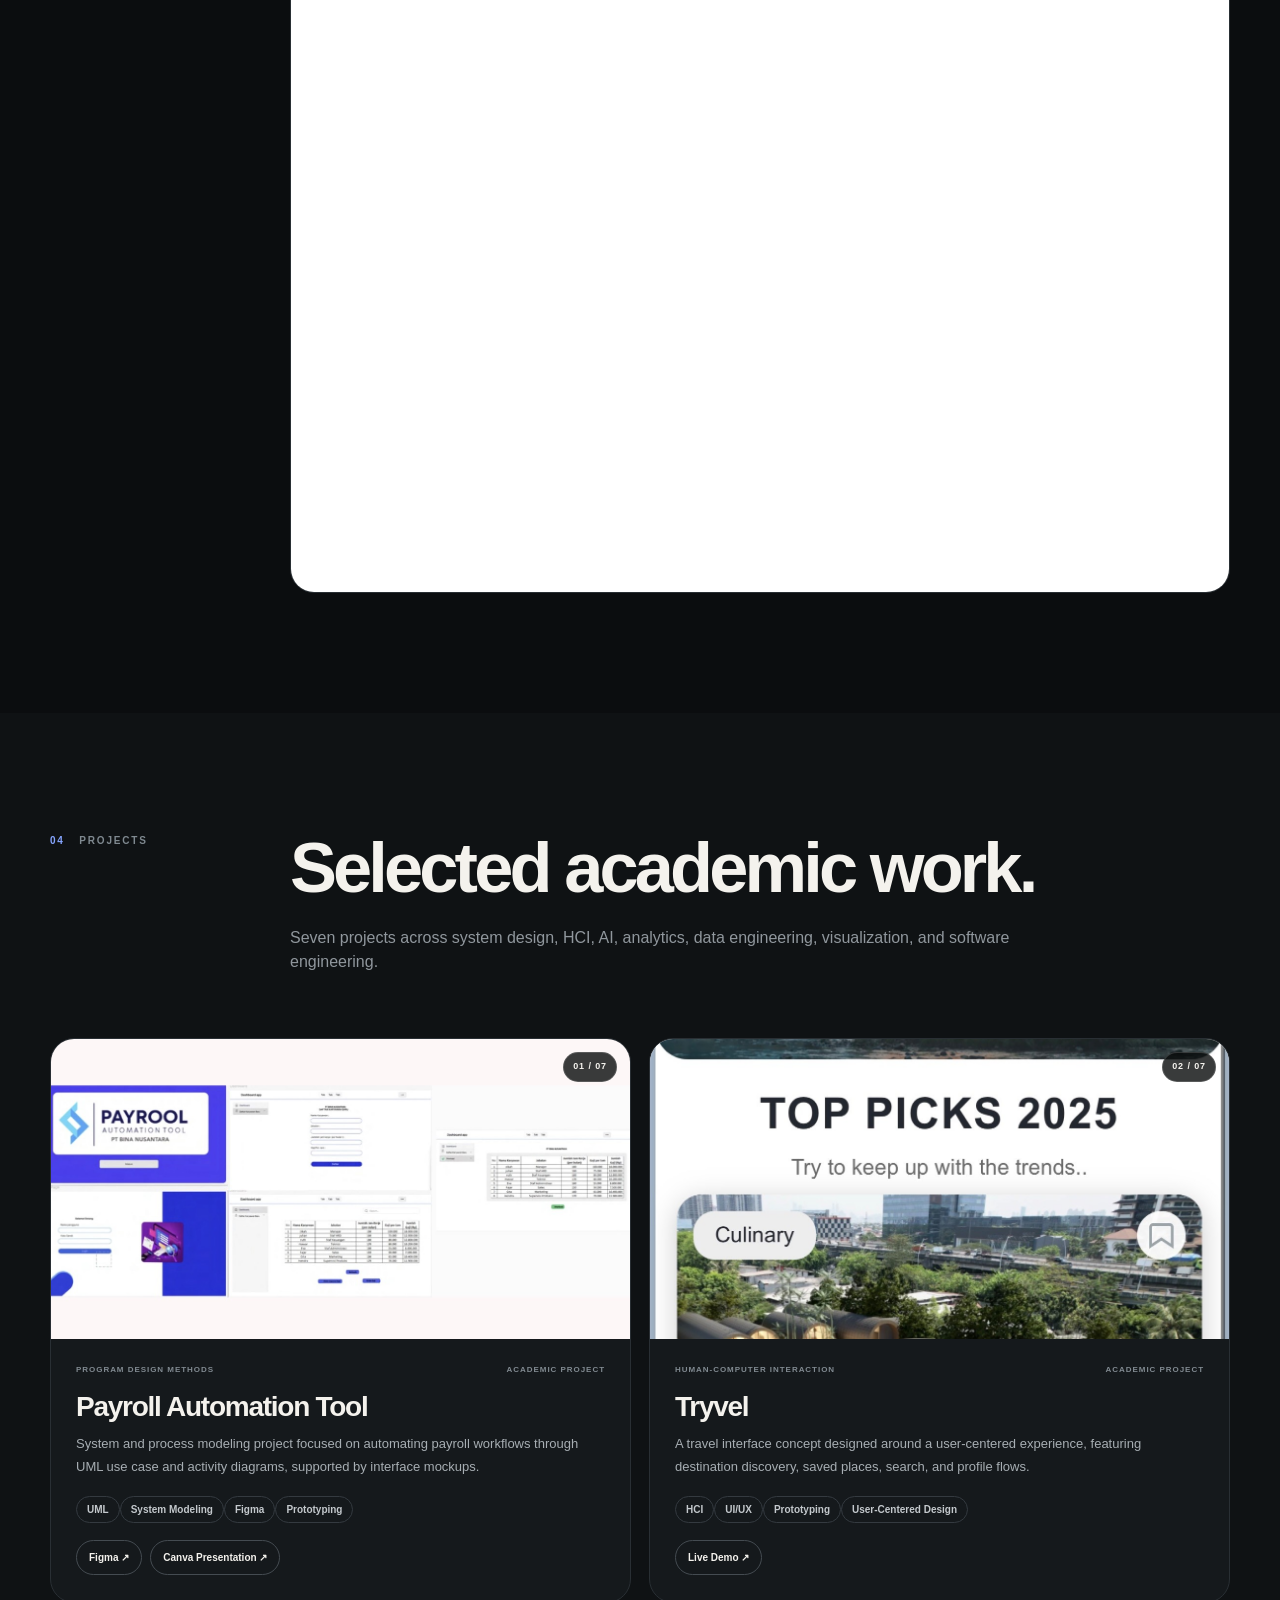
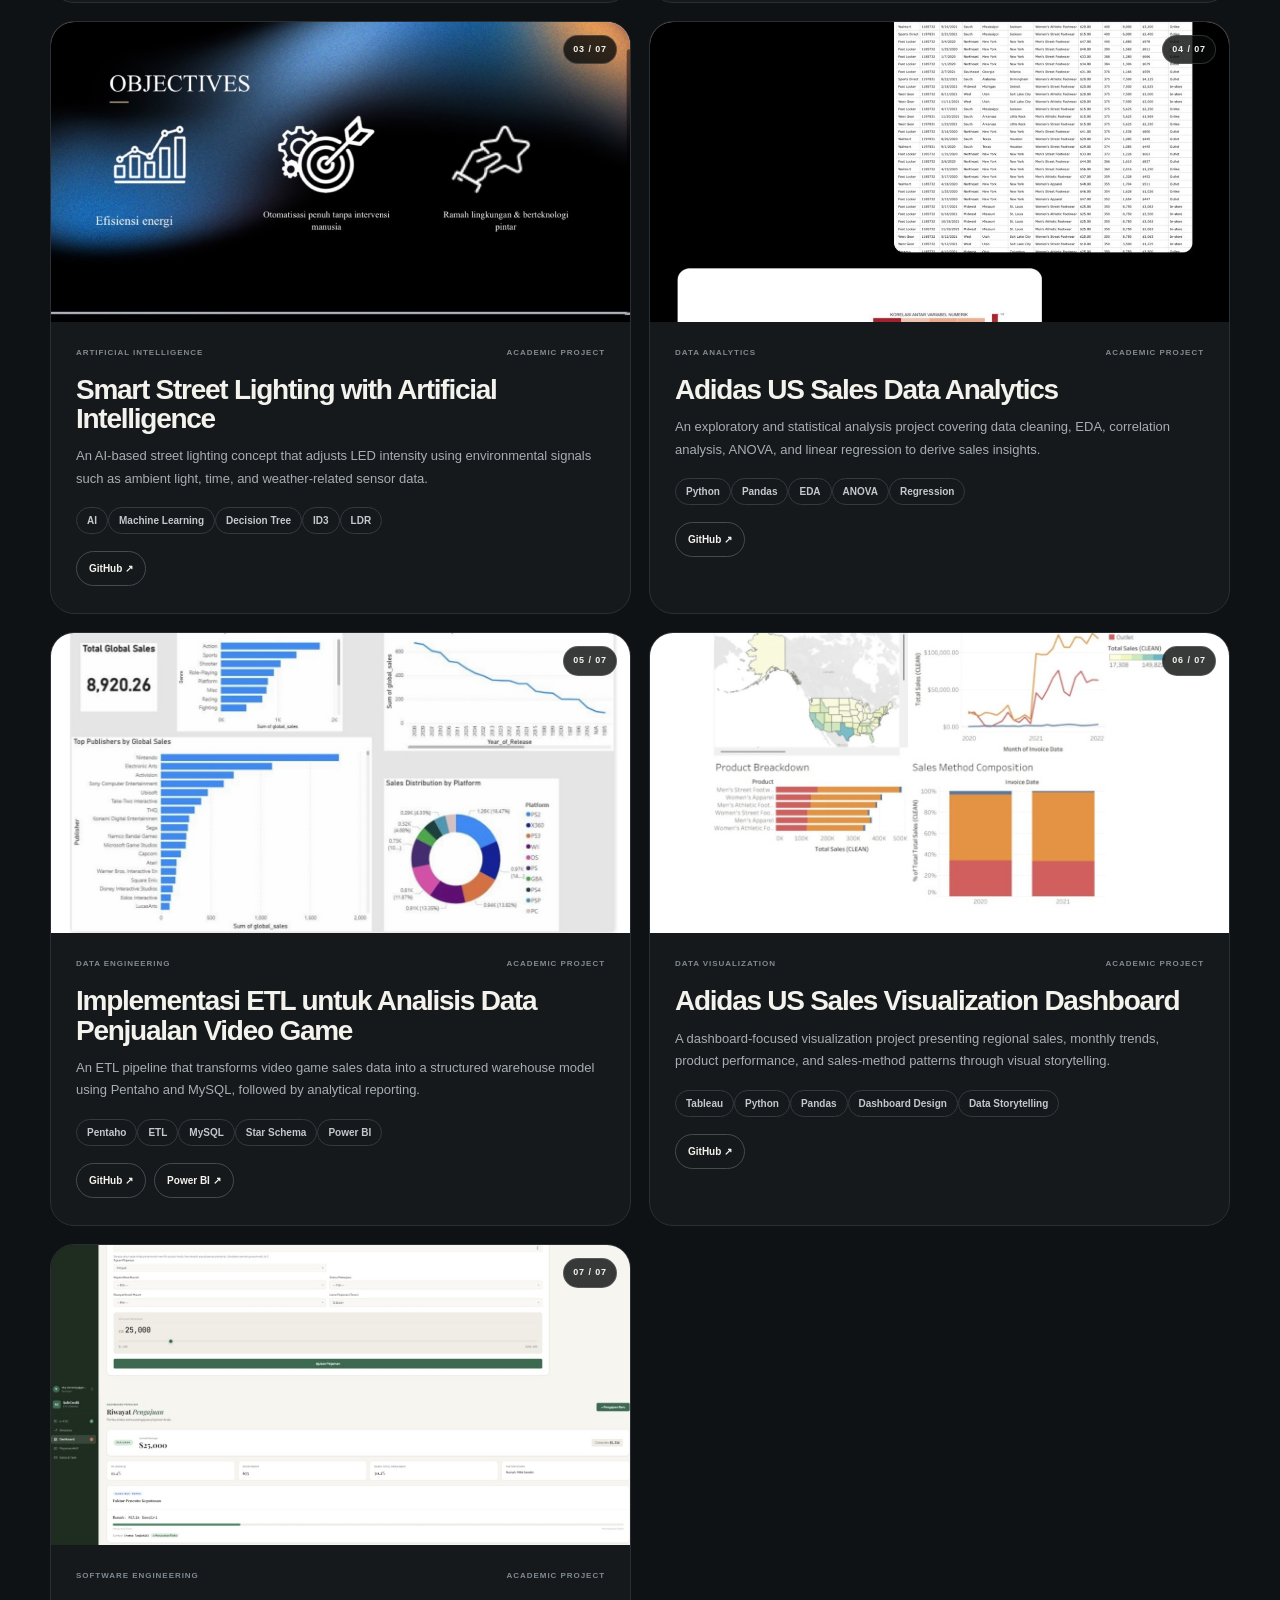
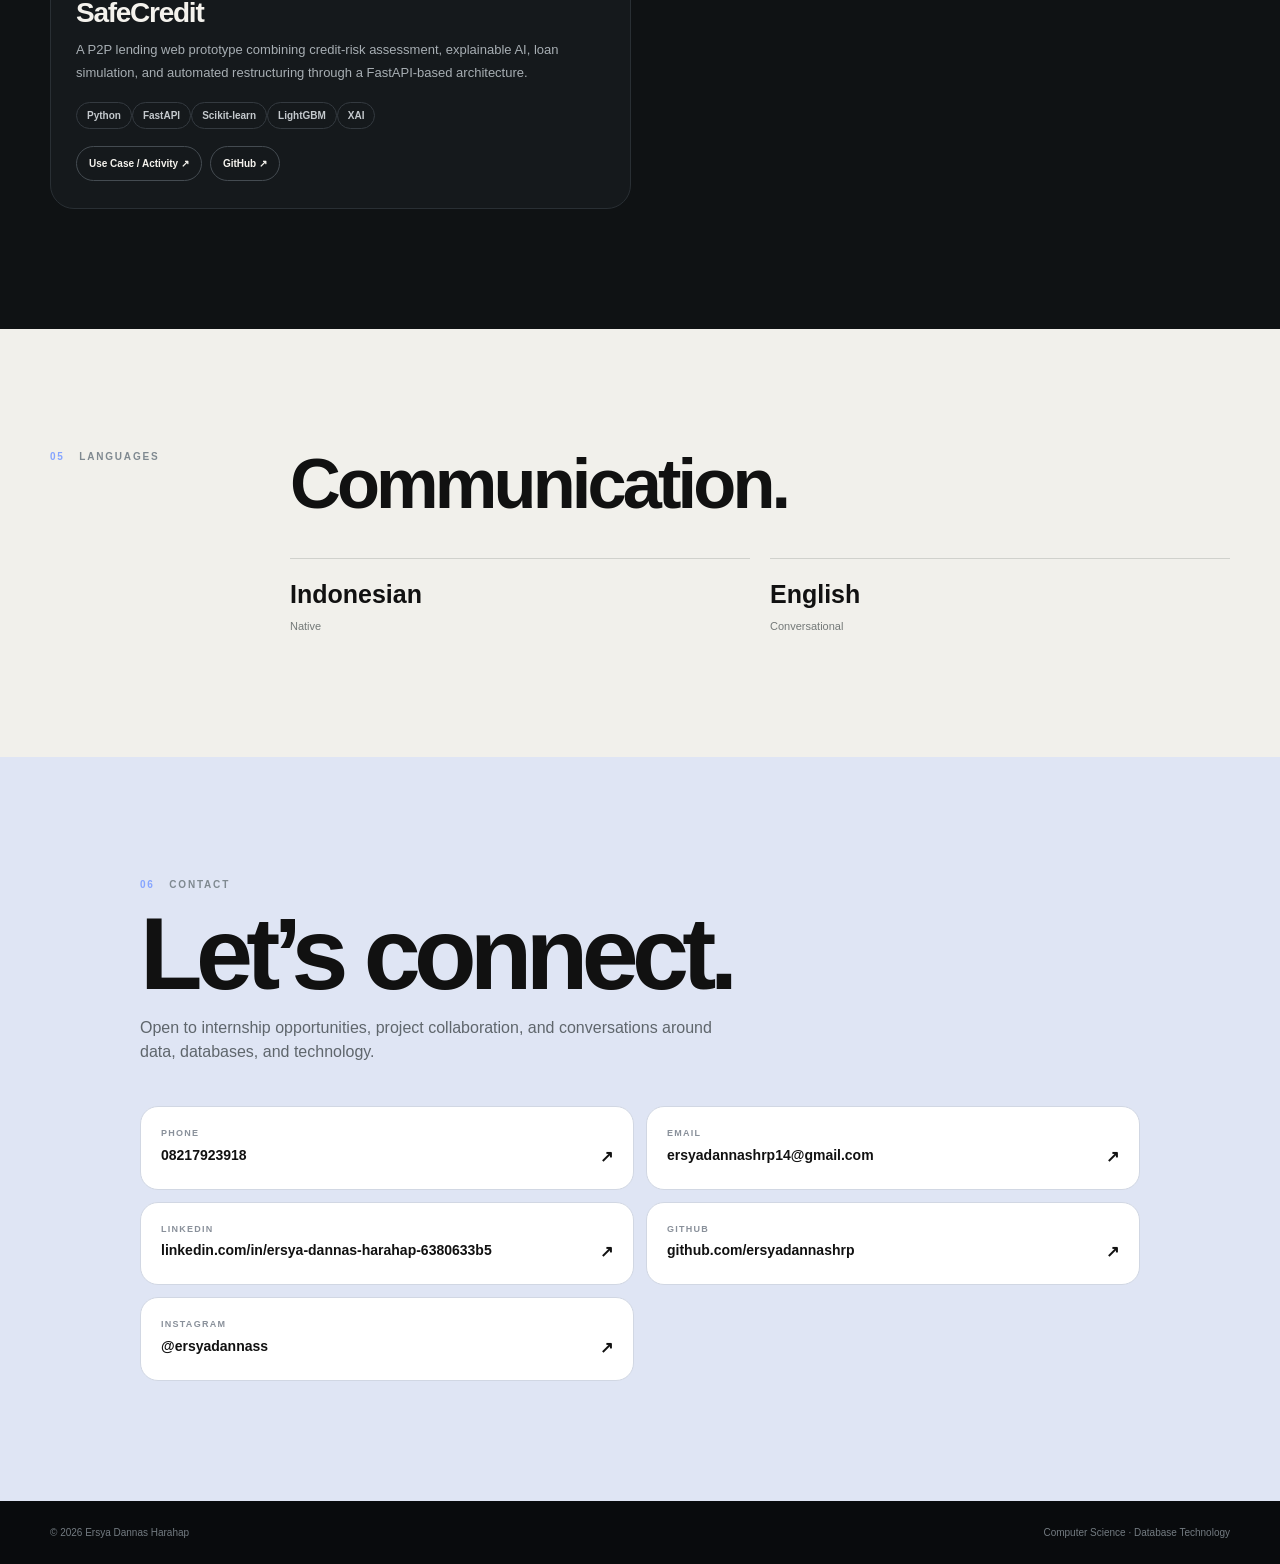
==== commit 1b07bb55: "Rename index(4).html to index.html" ====
--- a/index.html
+++ b/index.html
@@ -3,6 +3,28 @@
 *{box-sizing:border-box}html{scroll-behavior:smooth}body{margin:0;background:var(--bg);color:var(--text);font-family:Arial,Helvetica,sans-serif;line-height:1.5;overflow-x:hidden}a{color:inherit}.noise{position:fixed;inset:0;pointer-events:none;opacity:.035;background-image:url("data:image/svg+xml,%3Csvg xmlns='http://www.w3.org/2000/svg' width='180' height='180'%3E%3Cfilter id='n'%3E%3CfeTurbulence type='fractalNoise' baseFrequency='.9' numOctaves='3'/%3E%3C/filter%3E%3Crect width='100%25' height='100%25' filter='url(%23n)' opacity='.5'/%3E%3C/svg%3E")}.wrap{width:min(calc(100% - 48px),var(--max));margin:auto}.header{position:fixed;z-index:20;top:18px;left:0;right:0}.nav{height:66px;border:1px solid #343a40;background:rgba(11,13,15,.82);backdrop-filter:blur(18px);border-radius:999px;display:flex;align-items:center;padding:7px 9px 7px 13px}.brand{display:flex;align-items:center;gap:12px;text-decoration:none;font-weight:800;font-size:12px;letter-spacing:.12em;white-space:nowrap}.brand-mark{width:42px;height:42px;border-radius:50%;display:grid;place-items:center;background:var(--text);color:#0b0d0f;font-weight:900}.nav-menu{margin-left:auto;display:flex;gap:4px}.nav-menu a{padding:11px 16px;border-radius:999px;text-decoration:none;color:#aab0b5;font-size:12px;font-weight:700}.nav-menu a:hover,.nav-menu a.active{background:#f1f0eb;color:#0b0d0f}.menu{display:none;background:none;border:0;color:white;font-size:24px}.hero{min-height:860px;display:grid;grid-template-columns:1.03fr .97fr;align-items:center;gap:50px;padding-top:120px;position:relative}.hero:before,.hero:after{content:"";position:absolute;border:1px solid #30363b;border-radius:50%;pointer-events:none;z-index:-1}.hero:before{width:780px;height:780px;right:-250px;top:100px}.hero:after{width:570px;height:570px;right:-110px;top:220px}.eyebrow{font-size:12px;letter-spacing:.17em;font-weight:800;color:var(--blue);margin:0 0 16px}.availability{display:inline-flex;align-items:center;gap:9px;font-size:11px;letter-spacing:.14em;font-weight:800;color:#d4d7d9;margin-bottom:28px}.dot{width:7px;height:7px;background:#6ee7b7;border-radius:50%;box-shadow:0 0 0 5px rgba(110,231,183,.1)}h1{font-size:clamp(72px,8.4vw,126px);line-height:.82;letter-spacing:-.075em;margin:0 0 28px;font-weight:800}h1 em{font-style:normal;color:transparent;-webkit-text-stroke:2px var(--text)}.lead{max-width:620px;color:#aeb4b9;font-size:16px;line-height:1.75;margin:0}.actions{display:flex;gap:10px;margin:30px 0 22px}.btn{display:inline-flex;align-items:center;justify-content:space-between;gap:28px;border:1px solid #3a4147;border-radius:999px;padding:13px 17px;text-decoration:none;font-size:12px;font-weight:800}.btn.primary{background:#f2f1ec;color:#0b0d0f;border-color:#f2f1ec}.btn:hover{transform:translateY(-2px)}.quick{display:flex;flex-wrap:wrap;gap:7px}.quick span,.tags span{font-size:10px;font-weight:700;border:1px solid #343a40;border-radius:999px;padding:7px 10px;color:#c4c9cd;background:#15191c}.hero-visual{position:relative;min-height:600px;display:grid;place-items:center}.photo{width:min(390px,78vw);height:510px;border-radius:28px;overflow:hidden;position:relative;transform:rotate(2deg);border:1px solid #3a4045;box-shadow:0 30px 90px rgba(0,0,0,.4);background:#1a1e21}.photo img{width:100%;height:100%;display:block;object-fit:cover;object-position:center 27%}.photo:after{content:"";position:absolute;inset:0;background:linear-gradient(180deg,rgba(0,0,0,.08),transparent 40%,rgba(0,0,0,.58))}.photo-top{position:absolute;z-index:2;top:17px;left:18px;right:18px;display:flex;justify-content:space-between;font-size:9px;font-weight:800;letter-spacing:.13em}.photo-bottom{position:absolute;z-index:2;left:18px;right:18px;bottom:18px;padding:15px 16px;border:1px solid rgba(255,255,255,.18);background:rgba(8,10,11,.7);backdrop-filter:blur(12px);border-radius:16px}.photo-bottom strong{display:block;font-size:18px}.photo-bottom span{font-size:10px;color:#b9c0c5}.section{padding:120px 0}.section.alt{background:#f1f0eb;color:#111}.section-head{display:grid;grid-template-columns:180px 1fr;gap:60px}.label{font-size:10px;letter-spacing:.18em;font-weight:900;color:#7f8990}.label b{color:var(--blue);margin-right:10px}.about h2,.section-title{font-size:clamp(45px,5.5vw,78px);line-height:.98;letter-spacing:-.055em;margin:0 0 24px}.about h2 span{color:#526fff}.about p{max-width:780px;color:#62696e;font-size:16px;line-height:1.85}.facts{display:grid;grid-template-columns:1fr 1fr;gap:25px;margin-top:34px}.fact{border-top:1px solid #d0d1cc;padding-top:15px}.fact small{display:block;font-size:9px;letter-spacing:.15em;color:#8a8e8d;font-weight:900}.fact strong{display:block;margin-top:7px;font-size:14px}.skills{background:#f5f4f0;color:#111}.skill-grid{display:grid;grid-template-columns:repeat(3,1fr);gap:14px;margin-top:48px}.skill{background:#fff;border:1px solid #dedfdc;border-radius:22px;padding:24px;min-height:190px}.skill .n{font-size:10px;color:#526fff;font-weight:900;letter-spacing:.15em}.skill h3{font-size:20px;letter-spacing:-.03em;margin:25px 0 17px}.skill .tags span{background:#f6f6f3;border-color:#dddeda;color:#4e5457}.projects{background:#0f1214}.projects .section-title{color:#f4f2ed}.projects .section-head p{color:#90979d;max-width:750px}.project-grid{display:grid;grid-template-columns:repeat(2,1fr);gap:18px;margin-top:48px}.project{border:1px solid #292f34;background:#15191c;border-radius:24px;overflow:hidden;transition:.25s}.project:hover{transform:translateY(-5px);border-color:#414950}.project-image{height:300px;background:#e9e8e3;position:relative;overflow:hidden}.project-image img{width:100%;height:100%;display:block;object-fit:cover}.project:nth-child(2) .project-image img,.project:nth-child(3) .project-image img,.project:nth-child(4) .project-image img{object-position:center 35%}.number{position:absolute;top:13px;right:13px;padding:7px 9px;border-radius:999px;background:rgba(8,10,11,.8);border:1px solid rgba(255,255,255,.16);font-size:9px;font-weight:900;letter-spacing:.1em}.project-content{padding:25px 25px 27px}.meta{display:flex;justify-content:space-between;gap:10px;color:#818a91;font-size:8px;font-weight:900;letter-spacing:.12em;text-transform:uppercase}.project h3{font-size:28px;line-height:1.04;letter-spacing:-.045em;margin:16px 0 12px}.project p{color:#a7aeb3;font-size:13px;line-height:1.75;margin:0 0 17px}.links{display:flex;flex-wrap:wrap;gap:8px;margin-top:20px}.links a{border:1px solid #444b51;border-radius:999px;padding:9px 12px;text-decoration:none;font-size:10px;font-weight:800}.links a:hover{background:#f2f1ec;color:#0b0d0f;border-color:#f2f1ec}.pending{font-size:10px;color:#697279;padding:9px 0}.languages{background:#f1f0eb;color:#111}.language-list{display:grid;grid-template-columns:1fr 1fr;gap:20px;margin-top:40px}.language{border-top:1px solid #d0d1cc;padding-top:17px}.language strong{display:block;font-size:25px}.language span{font-size:11px;color:#747978}.contact{background:#dfe5f4;color:#111}.contact-box{max-width:1000px}.contact h2{font-size:clamp(58px,8vw,110px);line-height:.86;letter-spacing:-.065em;margin:18px 0}.contact p{color:#5f666c;max-width:600px}.contact-grid{display:grid;grid-template-columns:repeat(2,1fr);gap:12px;margin-top:42px}.contact-link{background:#fff;border:1px solid #d1d7e3;border-radius:18px;padding:20px;text-decoration:none;display:grid;grid-template-columns:1fr auto;gap:4px}.contact-link small{grid-column:1/-1;color:#89909a;font-size:9px;font-weight:900;letter-spacing:.14em}.contact-link strong{font-size:14px}.contact-link b{grid-column:2;grid-row:2}.footer{background:#090b0d;color:#737b81;padding:24px 0;font-size:10px}.footer .wrap{display:flex;justify-content:space-between;gap:20px}.reveal{opacity:0;transform:translateY(18px);transition:.65s ease}.reveal.show{opacity:1;transform:none}
 @media(max-width:900px){.wrap{width:min(calc(100% - 30px),720px)}.nav-menu{display:none;position:absolute;top:75px;left:0;right:0;padding:9px;background:#111417;border:1px solid #30363b;border-radius:20px;flex-direction:column}.nav-menu.open{display:flex}.nav-menu a{text-align:center}.menu{display:block;margin-left:auto}.hero{grid-template-columns:1fr;min-height:auto;padding-top:135px;padding-bottom:90px}.hero-visual{min-height:540px}.section-head{grid-template-columns:1fr;gap:20px}.skill-grid{grid-template-columns:1fr 1fr}.project-grid{grid-template-columns:1fr}.project-image{height:280px}.contact-grid{grid-template-columns:1fr}}
 @media(max-width:560px){.wrap{width:calc(100% - 24px)}.header{top:10px}.nav{height:58px}.brand{font-size:10px}.brand-mark{width:38px;height:38px}.hero{padding-top:105px}.hero h1{font-size:19vw;line-height:.86}.hero h1 em{-webkit-text-stroke:1px var(--text)}.hero-visual{min-height:450px}.photo{height:420px;width:min(330px,84vw)}.photo-top{font-size:8px}.section{padding:88px 0}.skill-grid{grid-template-columns:1fr}.project-image{height:245px}.project h3{font-size:24px}.meta{display:block}.meta span{display:block;margin-bottom:4px}.facts,.language-list,.contact-grid{grid-template-columns:1fr}.footer .wrap{display:block}.footer .wrap span{display:block;margin:4px 0}}
+
+
+.cv-section{background:#0b0d0f;color:#f4f2ed}
+.cv-section .section-title{color:#f4f2ed}
+.cv-intro{color:#90979d;max-width:720px;margin:0 0 28px;font-size:15px;line-height:1.8}
+.cv-viewer{border:1px solid #292f34;background:#15191c;border-radius:24px;overflow:hidden}
+.cv-toolbar{display:flex;align-items:center;justify-content:space-between;gap:18px;padding:18px 20px;border-bottom:1px solid #292f34}
+.cv-toolbar strong{display:block;font-size:14px}
+.cv-toolbar span{display:block;color:#818a91;font-size:10px;margin-top:4px}
+.cv-actions{display:flex;gap:8px;flex-wrap:wrap}
+.cv-btn{display:inline-flex;align-items:center;border:1px solid #444b51;border-radius:999px;padding:9px 13px;text-decoration:none;font-size:10px;font-weight:800}
+.cv-btn.primary{background:#f2f1ec;color:#0b0d0f;border-color:#f2f1ec}
+.cv-viewer iframe{display:block;width:100%;height:min(920px,78vw);min-height:650px;border:0;background:#fff}
+@media(max-width:900px){
+  .cv-viewer iframe{height:820px;min-height:0}
+}
+@media(max-width:560px){
+  .cv-toolbar{align-items:flex-start;flex-direction:column}
+  .cv-actions{width:100%}
+  .cv-btn{flex:1;justify-content:center}
+  .cv-viewer iframe{height:620px}
+}
 
 /* Portfolio polish */
 .hero-copy .lead{
@@ -70,6 +92,29 @@
   }
 }
 
-</style></head><body><div class="noise"></div><header class="header"><nav class="nav wrap"><a class="brand" href="#home"><span class="brand-mark">E</span><span>ERSYA DANNAS HARAHAP</span></a><button class="menu" aria-label="Open menu" aria-expanded="false">☰</button><div class="nav-menu"><a class="active" href="#home">Home</a><a href="#about">About</a><a href="#skills">Skills</a><a href="#projects">Projects</a><a href="#contact">Contact</a></div></nav></header><main><section id="home" class="hero wrap"><div class="hero-copy reveal"><div class="availability"><span class="dot"></span> OPEN TO INTERNSHIP OPPORTUNITIES</div><p class="eyebrow">COMPUTER SCIENCE · DATABASE TECHNOLOGY</p><h1>Computer<br><em>Science Student.</em></h1><p class="lead">I’m Ersya Dannas Harahap — a Computer Science student at BINUS University specializing in Database Technology. I’m interested in turning data and technology into structured, practical digital solutions across databases, data engineering, analytics, and digital products.</p><p class="hero-detail">I enjoy working with data, databases, programming, and digital solutions, and I’m currently looking for opportunities to gain practical experience while contributing to real-world projects.</p><div class="actions"><a class="btn primary" href="#projects">Explore Projects <b>↘</b></a><a class="btn" href="https://github.com/ersyadannashrp" target="_blank" rel="noopener">GitHub <b>↗</b></a></div><div class="quick"><span>Data & Analytics</span><span>Database</span><span>Data Engineering</span><span>UI/UX</span></div></div><div class="hero-visual reveal"><div class="photo"><img src="[data-uri]" alt="Portrait of Ersya Dannas Harahap"><div class="photo-bottom"><strong>Building with data.</strong><span>Learning · Creating · Improving</span></div></div></div></section><section id="about" class="section alt"><div class="wrap section-head about"><div class="label"><b>01</b> ABOUT</div><div><h2>Curious about how <span>data and systems</span> become useful products.</h2><p>I’m a Computer Science student at BINUS University specializing in Database Technology. My interests include database systems, data analytics, data engineering, programming, web development, and UI/UX.</p><p>Through academic and team-based projects, I enjoy exploring how technology can turn ideas and data into useful, structured solutions. I’ve worked across different areas of computing, from database and ETL workflows to analytics, visualization, system design, and digital product interfaces.</p><p>I’m currently looking for opportunities to gain practical experience, contribute to real-world projects, and continue developing both my technical skills and ability to work effectively in a team.</p><div class="facts"><div class="fact"><small>FOCUS</small><strong>Data · Database · Engineering</strong></div><div class="fact"><small>LOOKING FOR</small><strong>Internship opportunities</strong></div></div></div></div></section><section id="skills" class="section skills"><div class="wrap"><div class="section-head"><div class="label"><b>02</b> SKILLS</div><div><h2 class="section-title">Tools I work with.</h2><p>A practical mix of analytics, databases, engineering, design, and testing tools.</p></div></div><div class="skill-grid"><div class="skill"><span class="n">01</span><h3>Data & Analytics</h3><div class="tags"><span>Power BI</span><span>Tableau</span><span>R / RStudio</span><span>RapidMiner</span><span>Google Colab</span><span>Data Analysis</span></div></div><div class="skill"><span class="n">02</span><h3>Database</h3><div class="tags"><span>MySQL</span><span>Database Systems</span></div></div><div class="skill"><span class="n">03</span><h3>Data Engineering & Big Data</h3><div class="tags"><span>Pentaho Spoon</span><span>ETL</span><span>Data Engineering</span><span>Cloudera</span></div></div><div class="skill"><span class="n">04</span><h3>Web Development</h3><div class="tags"><span>Laravel</span><span>Web Development</span></div></div><div class="skill"><span class="n">05</span><h3>UI/UX & Design</h3><div class="tags"><span>Visual Design</span><span>Visual Hierarchy</span><span>Interface Design</span><span>Web · Digital Product</span><span>Prototyping</span><span>Interactive Prototype</span></div></div><div class="skill"><span class="n">06</span><h3>Testing & Other Tools</h3><div class="tags"><span>JMeter</span><span>Performance Testing</span><span>QGIS</span><span>Geospatial Analysis</span><span>Teamwork</span></div></div></div></div></section><section id="projects" class="section projects"><div class="wrap"><div class="section-head"><div class="label"><b>03</b> PROJECTS</div><div><h2 class="section-title">Selected academic work.</h2><p>Seven projects across system design, HCI, AI, analytics, data engineering, visualization, and software engineering.</p></div></div><div class="project-grid"><article class="project reveal"><div class="project-image"><img src="[data-uri]